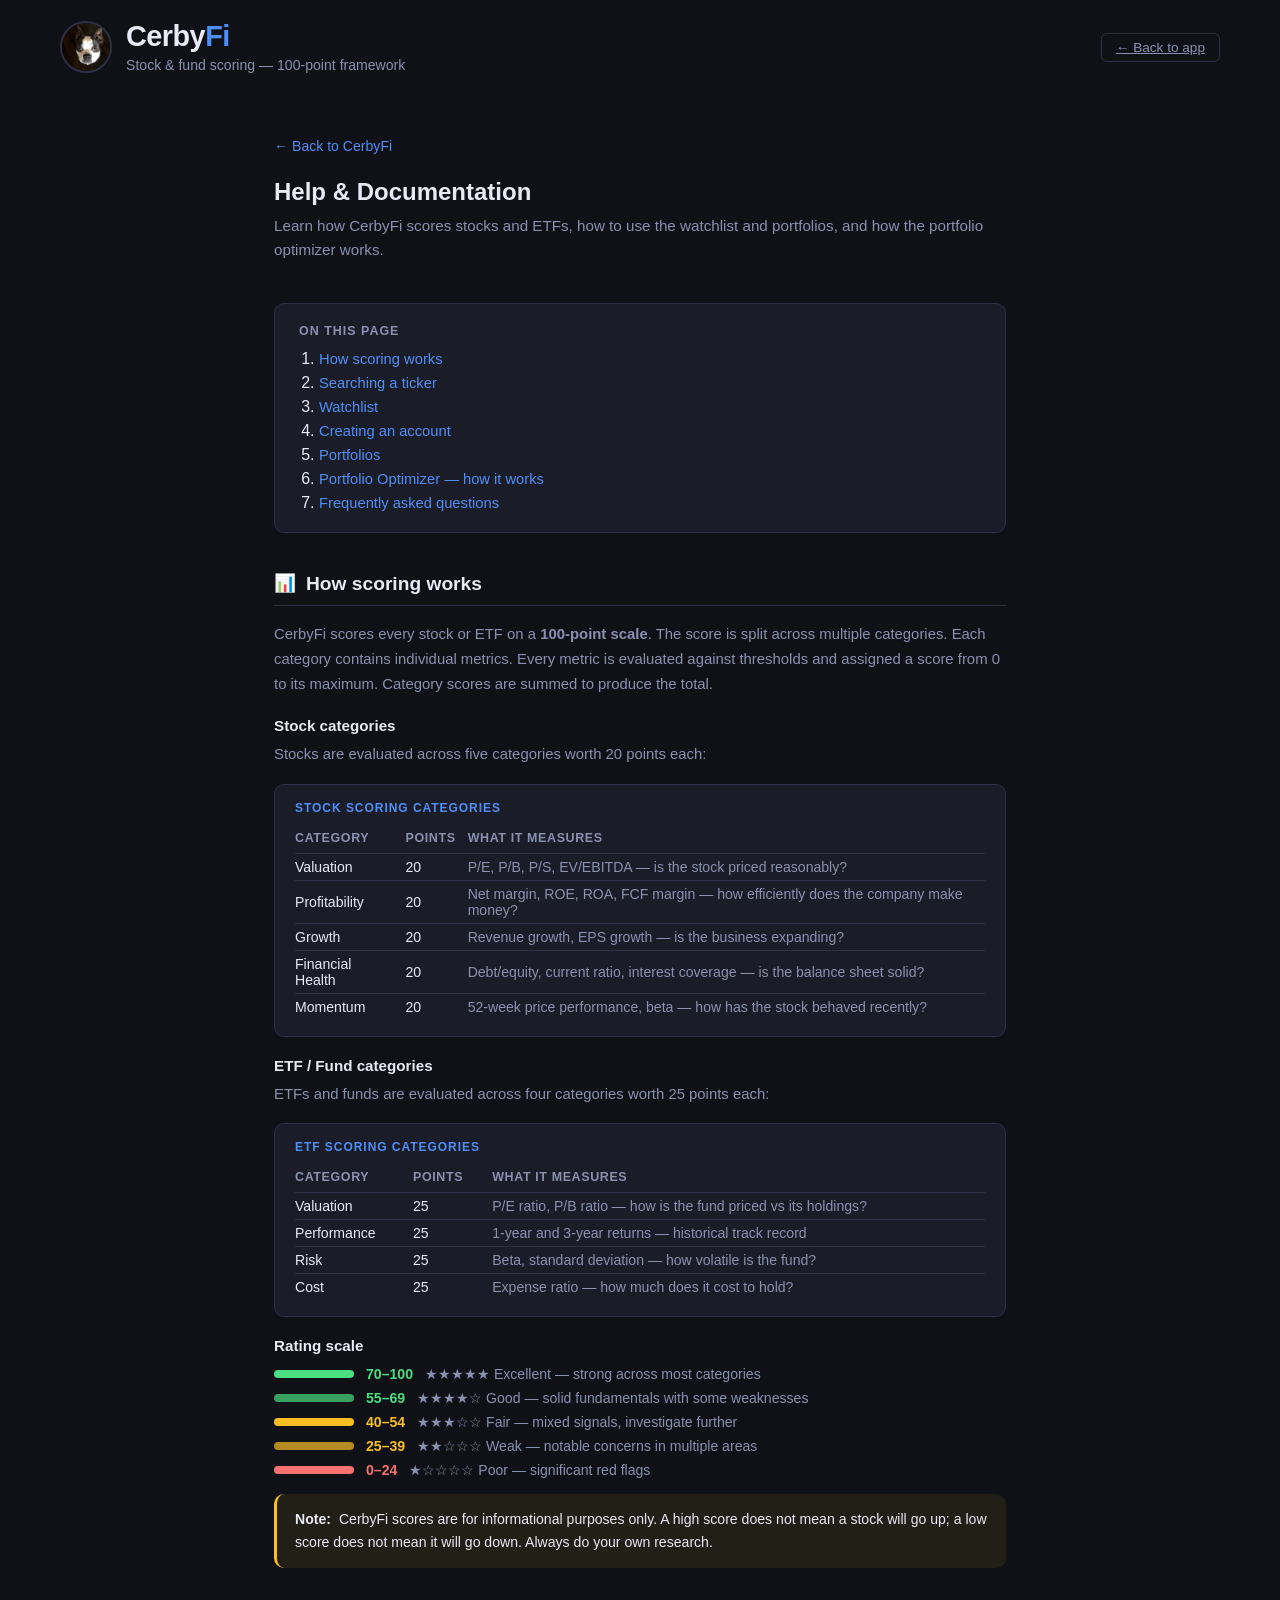
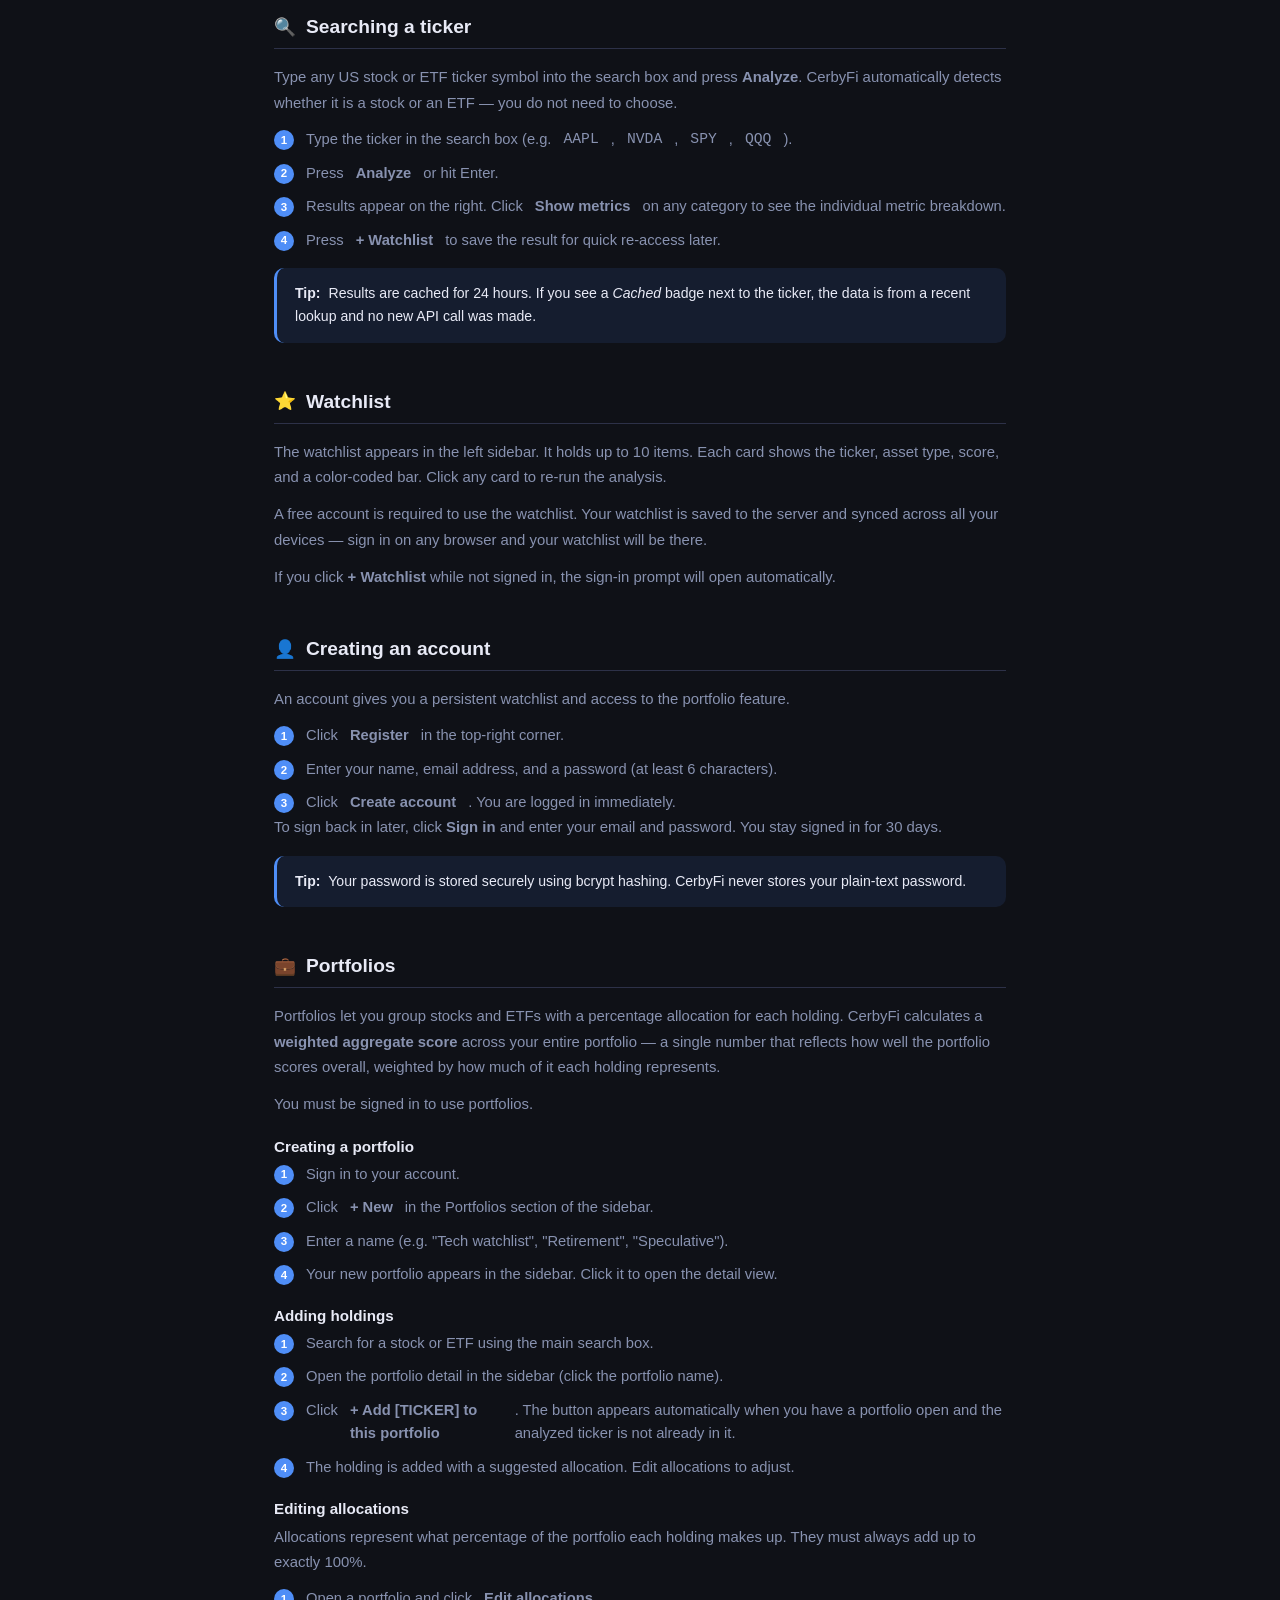
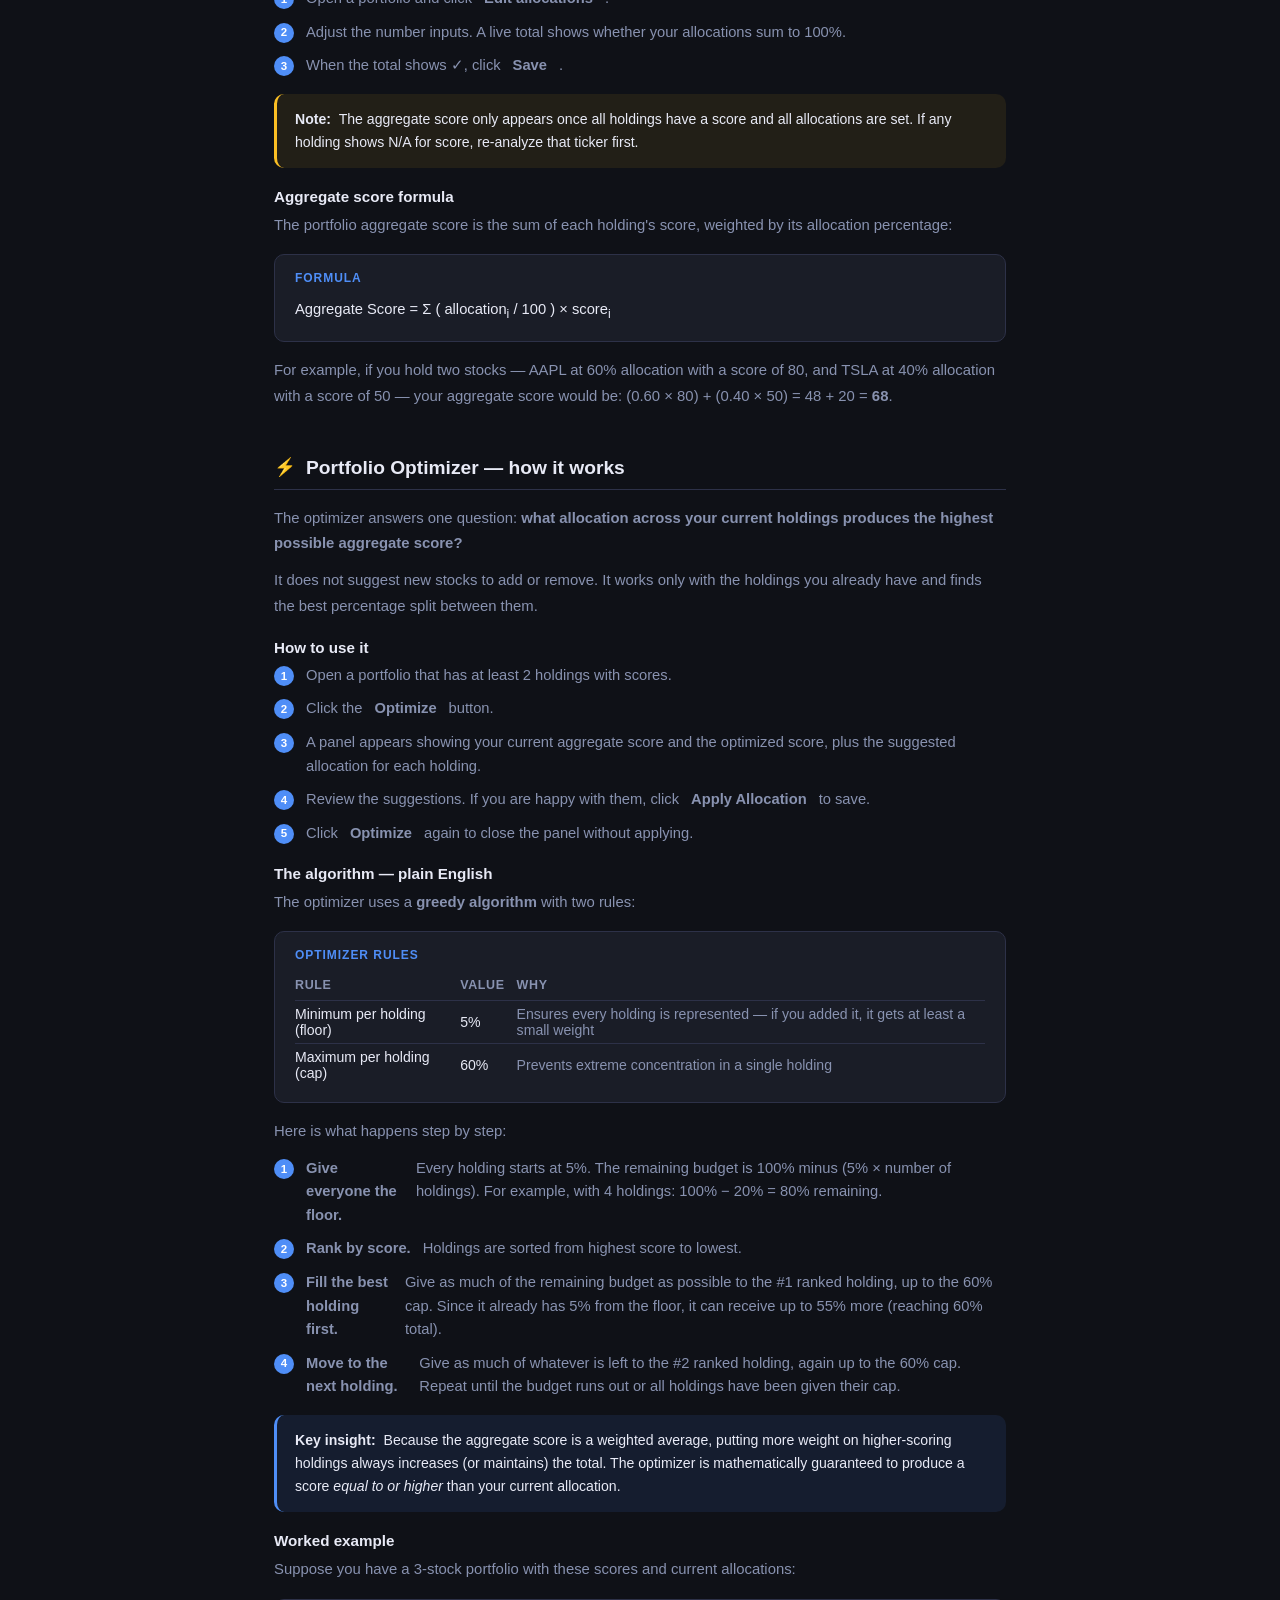
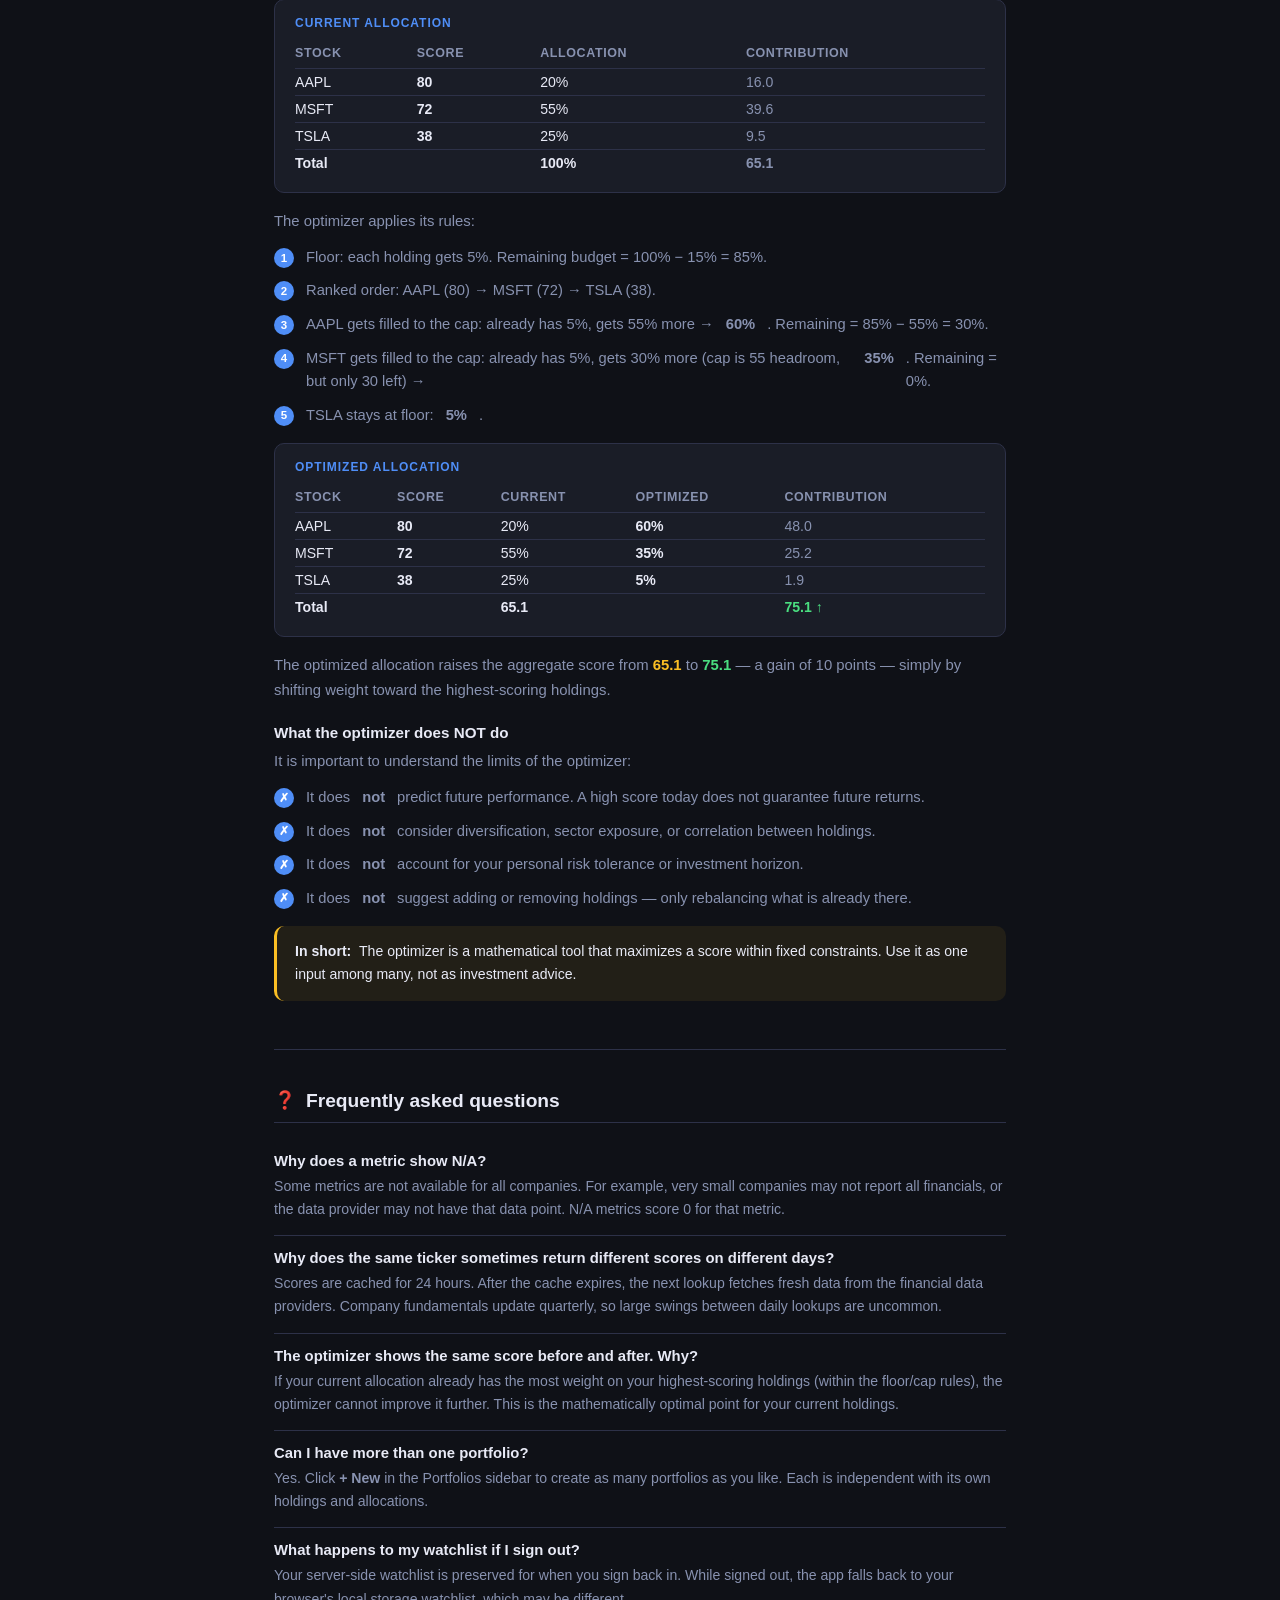
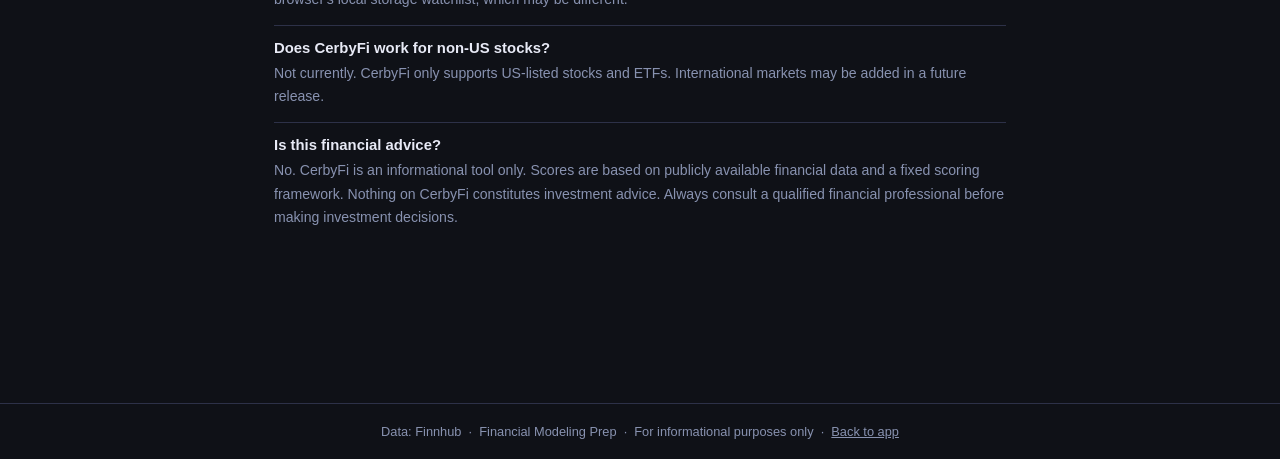
==== frontend/help.html @ 01d01e01 "Require account for watchlist — remove localStorage fallback Unauthenticated users now see the watch" ====
<!DOCTYPE html>
<html lang="en">
<head>
  <meta charset="UTF-8" />
  <meta name="viewport" content="width=device-width, initial-scale=1.0" />
  <title>Help — CerbyFi</title>
  <link rel="stylesheet" href="style.css" />
  <style>
    /* ── Help-page layout ── */
    .help-wrap {
      max-width: 780px;
      margin: 0 auto;
      padding: 32px 24px 64px;
      flex: 1;
    }

    .help-hero {
      margin-bottom: 40px;
    }
    .help-hero h2 {
      font-size: 1.5rem;
      font-weight: 700;
      color: var(--text);
      margin-bottom: 8px;
    }
    .help-hero p {
      color: var(--muted);
      font-size: 0.95rem;
      line-height: 1.6;
    }

    /* ── Table of contents ── */
    .toc {
      background: var(--surface);
      border: 1px solid var(--border);
      border-radius: var(--radius);
      padding: 20px 24px;
      margin-bottom: 40px;
    }
    .toc-title {
      font-size: 0.78rem;
      font-weight: 700;
      text-transform: uppercase;
      letter-spacing: 0.08em;
      color: var(--muted);
      margin-bottom: 12px;
    }
    .toc ol {
      list-style: decimal;
      padding-left: 20px;
      display: flex;
      flex-direction: column;
      gap: 6px;
    }
    .toc a {
      color: var(--accent);
      text-decoration: none;
      font-size: 0.92rem;
    }
    .toc a:hover { text-decoration: underline; }

    /* ── Sections ── */
    .help-section {
      margin-bottom: 48px;
      scroll-margin-top: 24px;
    }
    .help-section h3 {
      font-size: 1.2rem;
      font-weight: 700;
      color: var(--text);
      margin-bottom: 16px;
      padding-bottom: 10px;
      border-bottom: 1px solid var(--border);
      display: flex;
      align-items: center;
      gap: 10px;
    }
    .section-icon {
      font-size: 1.1rem;
    }
    .help-section p {
      color: var(--muted);
      font-size: 0.93rem;
      line-height: 1.7;
      margin-bottom: 12px;
    }
    .help-section p:last-child { margin-bottom: 0; }

    /* ── Sub-sections ── */
    .help-subsection {
      margin-top: 20px;
      margin-bottom: 4px;
    }
    .help-subsection h4 {
      font-size: 0.95rem;
      font-weight: 700;
      color: var(--text);
      margin-bottom: 8px;
    }

    /* ── Step list ── */
    .steps {
      list-style: none;
      padding: 0;
      display: flex;
      flex-direction: column;
      gap: 10px;
    }
    .steps li {
      display: flex;
      gap: 12px;
      align-items: flex-start;
      font-size: 0.92rem;
      color: var(--muted);
      line-height: 1.6;
    }
    .step-num {
      background: var(--accent);
      color: #fff;
      font-size: 0.72rem;
      font-weight: 700;
      width: 20px;
      height: 20px;
      border-radius: 50%;
      display: flex;
      align-items: center;
      justify-content: center;
      flex-shrink: 0;
      margin-top: 2px;
    }

    /* ── Callout boxes ── */
    .callout {
      border-radius: var(--radius);
      padding: 14px 18px;
      margin: 16px 0;
      font-size: 0.88rem;
      line-height: 1.65;
    }
    .callout-tip {
      background: rgba(79,142,247,0.1);
      border-left: 3px solid var(--accent);
      color: var(--text);
    }
    .callout-note {
      background: rgba(251,191,36,0.08);
      border-left: 3px solid var(--amber);
      color: var(--text);
    }
    .callout-label {
      font-weight: 700;
      margin-right: 4px;
    }

    /* ── Example box ── */
    .example-box {
      background: var(--surface);
      border: 1px solid var(--border);
      border-radius: var(--radius);
      padding: 16px 20px;
      margin: 16px 0;
    }
    .example-box-title {
      font-size: 0.75rem;
      font-weight: 700;
      text-transform: uppercase;
      letter-spacing: 0.08em;
      color: var(--accent);
      margin-bottom: 12px;
    }
    .example-table {
      width: 100%;
      border-collapse: collapse;
      font-size: 0.88rem;
    }
    .example-table th {
      text-align: left;
      color: var(--muted);
      font-weight: 600;
      padding: 4px 12px 8px 0;
      font-size: 0.78rem;
      text-transform: uppercase;
      letter-spacing: 0.05em;
    }
    .example-table td {
      padding: 5px 12px 5px 0;
      color: var(--text);
      border-top: 1px solid var(--border);
    }
    .example-table td:last-child { color: var(--muted); }
    .score-green { color: #4ade80; font-weight: 600; }
    .score-amber { color: #fbbf24; font-weight: 600; }
    .score-red   { color: #f87171; font-weight: 600; }
    .arrow-cell  { color: var(--accent); font-weight: 700; }

    /* ── Score scale ── */
    .score-scale {
      display: flex;
      flex-direction: column;
      gap: 8px;
      margin: 12px 0;
    }
    .scale-row {
      display: flex;
      align-items: center;
      gap: 12px;
      font-size: 0.88rem;
    }
    .scale-bar {
      height: 8px;
      border-radius: 4px;
      width: 80px;
      flex-shrink: 0;
    }
    .scale-label { color: var(--muted); }

    /* ── FAQ ── */
    .faq-item {
      border-bottom: 1px solid var(--border);
      padding: 14px 0;
    }
    .faq-item:last-child { border-bottom: none; }
    .faq-q {
      font-size: 0.93rem;
      font-weight: 600;
      color: var(--text);
      margin-bottom: 6px;
    }
    .faq-a {
      font-size: 0.88rem;
      color: var(--muted);
      line-height: 1.65;
    }

    /* ── Back link ── */
    .back-link {
      display: inline-flex;
      align-items: center;
      gap: 6px;
      color: var(--accent);
      text-decoration: none;
      font-size: 0.88rem;
      margin-bottom: 24px;
    }
    .back-link:hover { text-decoration: underline; }

    /* ── Divider ── */
    .divider {
      border: none;
      border-top: 1px solid var(--border);
      margin: 40px 0;
    }
  </style>
</head>
<body>

<header>
  <div class="header-inner">
    <div class="header-brand">
      <img src="logo.png" alt="CerbyFi logo" class="header-logo" />
      <div>
        <h1>Cerby<span>Fi</span></h1>
        <p>Stock &amp; fund scoring — 100-point framework</p>
      </div>
    </div>
    <div>
      <a href="/" class="auth-link">← Back to app</a>
    </div>
  </div>
</header>

<main>
  <div class="help-wrap">

    <a href="/" class="back-link">← Back to CerbyFi</a>

    <div class="help-hero">
      <h2>Help &amp; Documentation</h2>
      <p>Learn how CerbyFi scores stocks and ETFs, how to use the watchlist and portfolios, and how the portfolio optimizer works.</p>
    </div>

    <!-- Table of Contents -->
    <div class="toc">
      <div class="toc-title">On this page</div>
      <ol>
        <li><a href="#scoring">How scoring works</a></li>
        <li><a href="#searching">Searching a ticker</a></li>
        <li><a href="#watchlist">Watchlist</a></li>
        <li><a href="#accounts">Creating an account</a></li>
        <li><a href="#portfolio">Portfolios</a></li>
        <li><a href="#optimize">Portfolio Optimizer — how it works</a></li>
        <li><a href="#faq">Frequently asked questions</a></li>
      </ol>
    </div>


    <!-- ── 1. Scoring ─────────────────────────────────────── -->
    <section class="help-section" id="scoring">
      <h3><span class="section-icon">📊</span> How scoring works</h3>

      <p>CerbyFi scores every stock or ETF on a <strong>100-point scale</strong>. The score is split across multiple categories. Each category contains individual metrics. Every metric is evaluated against thresholds and assigned a score from 0 to its maximum. Category scores are summed to produce the total.</p>

      <div class="help-subsection">
        <h4>Stock categories</h4>
      </div>
      <p>Stocks are evaluated across five categories worth 20 points each:</p>

      <div class="example-box">
        <div class="example-box-title">Stock scoring categories</div>
        <table class="example-table">
          <thead><tr><th>Category</th><th>Points</th><th>What it measures</th></tr></thead>
          <tbody>
            <tr><td>Valuation</td><td>20</td><td>P/E, P/B, P/S, EV/EBITDA — is the stock priced reasonably?</td></tr>
            <tr><td>Profitability</td><td>20</td><td>Net margin, ROE, ROA, FCF margin — how efficiently does the company make money?</td></tr>
            <tr><td>Growth</td><td>20</td><td>Revenue growth, EPS growth — is the business expanding?</td></tr>
            <tr><td>Financial Health</td><td>20</td><td>Debt/equity, current ratio, interest coverage — is the balance sheet solid?</td></tr>
            <tr><td>Momentum</td><td>20</td><td>52-week price performance, beta — how has the stock behaved recently?</td></tr>
          </tbody>
        </table>
      </div>

      <div class="help-subsection">
        <h4>ETF / Fund categories</h4>
      </div>
      <p>ETFs and funds are evaluated across four categories worth 25 points each:</p>

      <div class="example-box">
        <div class="example-box-title">ETF scoring categories</div>
        <table class="example-table">
          <thead><tr><th>Category</th><th>Points</th><th>What it measures</th></tr></thead>
          <tbody>
            <tr><td>Valuation</td><td>25</td><td>P/E ratio, P/B ratio — how is the fund priced vs its holdings?</td></tr>
            <tr><td>Performance</td><td>25</td><td>1-year and 3-year returns — historical track record</td></tr>
            <tr><td>Risk</td><td>25</td><td>Beta, standard deviation — how volatile is the fund?</td></tr>
            <tr><td>Cost</td><td>25</td><td>Expense ratio — how much does it cost to hold?</td></tr>
          </tbody>
        </table>
      </div>

      <div class="help-subsection">
        <h4>Rating scale</h4>
      </div>
      <div class="score-scale">
        <div class="scale-row">
          <div class="scale-bar" style="background:#4ade80;"></div>
          <span class="score-green">70–100</span>
          <span class="scale-label">★★★★★ Excellent — strong across most categories</span>
        </div>
        <div class="scale-row">
          <div class="scale-bar" style="background:#4ade80; opacity:0.7;"></div>
          <span class="score-green">55–69</span>
          <span class="scale-label">★★★★☆ Good — solid fundamentals with some weaknesses</span>
        </div>
        <div class="scale-row">
          <div class="scale-bar" style="background:#fbbf24;"></div>
          <span class="score-amber">40–54</span>
          <span class="scale-label">★★★☆☆ Fair — mixed signals, investigate further</span>
        </div>
        <div class="scale-row">
          <div class="scale-bar" style="background:#fbbf24; opacity:0.7;"></div>
          <span class="score-amber">25–39</span>
          <span class="scale-label">★★☆☆☆ Weak — notable concerns in multiple areas</span>
        </div>
        <div class="scale-row">
          <div class="scale-bar" style="background:#f87171;"></div>
          <span class="score-red">0–24</span>
          <span class="scale-label">★☆☆☆☆ Poor — significant red flags</span>
        </div>
      </div>

      <div class="callout callout-note" style="margin-top:16px;">
        <span class="callout-label">Note:</span> CerbyFi scores are for informational purposes only. A high score does not mean a stock will go up; a low score does not mean it will go down. Always do your own research.
      </div>
    </section>


    <!-- ── 2. Searching ───────────────────────────────────── -->
    <section class="help-section" id="searching">
      <h3><span class="section-icon">🔍</span> Searching a ticker</h3>

      <p>Type any US stock or ETF ticker symbol into the search box and press <strong>Analyze</strong>. CerbyFi automatically detects whether it is a stock or an ETF — you do not need to choose.</p>

      <ul class="steps">
        <li><span class="step-num">1</span>Type the ticker in the search box (e.g. <code>AAPL</code>, <code>NVDA</code>, <code>SPY</code>, <code>QQQ</code>).</li>
        <li><span class="step-num">2</span>Press <strong>Analyze</strong> or hit Enter.</li>
        <li><span class="step-num">3</span>Results appear on the right. Click <strong>Show metrics</strong> on any category to see the individual metric breakdown.</li>
        <li><span class="step-num">4</span>Press <strong>+ Watchlist</strong> to save the result for quick re-access later.</li>
      </ul>

      <div class="callout callout-tip" style="margin-top:16px;">
        <span class="callout-label">Tip:</span> Results are cached for 24 hours. If you see a <em>Cached</em> badge next to the ticker, the data is from a recent lookup and no new API call was made.
      </div>
    </section>


    <!-- ── 3. Watchlist ───────────────────────────────────── -->
    <section class="help-section" id="watchlist">
      <h3><span class="section-icon">⭐</span> Watchlist</h3>

      <p>The watchlist appears in the left sidebar. It holds up to 10 items. Each card shows the ticker, asset type, score, and a color-coded bar. Click any card to re-run the analysis.</p>

      <p>A free account is required to use the watchlist. Your watchlist is saved to the server and synced across all your devices — sign in on any browser and your watchlist will be there.</p>

      <p>If you click <strong>+ Watchlist</strong> while not signed in, the sign-in prompt will open automatically.</p>
    </section>


    <!-- ── 4. Accounts ────────────────────────────────────── -->
    <section class="help-section" id="accounts">
      <h3><span class="section-icon">👤</span> Creating an account</h3>

      <p>An account gives you a persistent watchlist and access to the portfolio feature.</p>

      <ul class="steps">
        <li><span class="step-num">1</span>Click <strong>Register</strong> in the top-right corner.</li>
        <li><span class="step-num">2</span>Enter your name, email address, and a password (at least 6 characters).</li>
        <li><span class="step-num">3</span>Click <strong>Create account</strong>. You are logged in immediately.</li>
      </ul>

      <p>To sign back in later, click <strong>Sign in</strong> and enter your email and password. You stay signed in for 30 days.</p>

      <div class="callout callout-tip">
        <span class="callout-label">Tip:</span> Your password is stored securely using bcrypt hashing. CerbyFi never stores your plain-text password.
      </div>
    </section>


    <!-- ── 5. Portfolios ──────────────────────────────────── -->
    <section class="help-section" id="portfolio">
      <h3><span class="section-icon">💼</span> Portfolios</h3>

      <p>Portfolios let you group stocks and ETFs with a percentage allocation for each holding. CerbyFi calculates a <strong>weighted aggregate score</strong> across your entire portfolio — a single number that reflects how well the portfolio scores overall, weighted by how much of it each holding represents.</p>

      <p>You must be signed in to use portfolios.</p>

      <div class="help-subsection">
        <h4>Creating a portfolio</h4>
      </div>
      <ul class="steps">
        <li><span class="step-num">1</span>Sign in to your account.</li>
        <li><span class="step-num">2</span>Click <strong>+ New</strong> in the Portfolios section of the sidebar.</li>
        <li><span class="step-num">3</span>Enter a name (e.g. "Tech watchlist", "Retirement", "Speculative").</li>
        <li><span class="step-num">4</span>Your new portfolio appears in the sidebar. Click it to open the detail view.</li>
      </ul>

      <div class="help-subsection">
        <h4>Adding holdings</h4>
      </div>
      <ul class="steps">
        <li><span class="step-num">1</span>Search for a stock or ETF using the main search box.</li>
        <li><span class="step-num">2</span>Open the portfolio detail in the sidebar (click the portfolio name).</li>
        <li><span class="step-num">3</span>Click <strong>+ Add [TICKER] to this portfolio</strong>. The button appears automatically when you have a portfolio open and the analyzed ticker is not already in it.</li>
        <li><span class="step-num">4</span>The holding is added with a suggested allocation. Edit allocations to adjust.</li>
      </ul>

      <div class="help-subsection">
        <h4>Editing allocations</h4>
      </div>
      <p>Allocations represent what percentage of the portfolio each holding makes up. They must always add up to exactly 100%.</p>
      <ul class="steps">
        <li><span class="step-num">1</span>Open a portfolio and click <strong>Edit allocations</strong>.</li>
        <li><span class="step-num">2</span>Adjust the number inputs. A live total shows whether your allocations sum to 100%.</li>
        <li><span class="step-num">3</span>When the total shows ✓, click <strong>Save</strong>.</li>
      </ul>

      <div class="callout callout-note">
        <span class="callout-label">Note:</span> The aggregate score only appears once all holdings have a score and all allocations are set. If any holding shows N/A for score, re-analyze that ticker first.
      </div>

      <div class="help-subsection">
        <h4>Aggregate score formula</h4>
      </div>
      <p>The portfolio aggregate score is the sum of each holding's score, weighted by its allocation percentage:</p>

      <div class="example-box">
        <div class="example-box-title">Formula</div>
        <p style="color:var(--text);font-size:0.92rem;margin-bottom:0;">Aggregate Score = Σ ( allocation<sub>i</sub> / 100 ) × score<sub>i</sub></p>
      </div>

      <p>For example, if you hold two stocks — AAPL at 60% allocation with a score of 80, and TSLA at 40% allocation with a score of 50 — your aggregate score would be: (0.60 × 80) + (0.40 × 50) = 48 + 20 = <strong>68</strong>.</p>
    </section>


    <!-- ── 6. Optimizer ───────────────────────────────────── -->
    <section class="help-section" id="optimize">
      <h3><span class="section-icon">⚡</span> Portfolio Optimizer — how it works</h3>

      <p>The optimizer answers one question: <strong>what allocation across your current holdings produces the highest possible aggregate score?</strong></p>

      <p>It does not suggest new stocks to add or remove. It works only with the holdings you already have and finds the best percentage split between them.</p>

      <div class="help-subsection">
        <h4>How to use it</h4>
      </div>
      <ul class="steps">
        <li><span class="step-num">1</span>Open a portfolio that has at least 2 holdings with scores.</li>
        <li><span class="step-num">2</span>Click the <strong>Optimize</strong> button.</li>
        <li><span class="step-num">3</span>A panel appears showing your current aggregate score and the optimized score, plus the suggested allocation for each holding.</li>
        <li><span class="step-num">4</span>Review the suggestions. If you are happy with them, click <strong>Apply Allocation</strong> to save.</li>
        <li><span class="step-num">5</span>Click <strong>Optimize</strong> again to close the panel without applying.</li>
      </ul>

      <div class="help-subsection">
        <h4>The algorithm — plain English</h4>
      </div>

      <p>The optimizer uses a <strong>greedy algorithm</strong> with two rules:</p>

      <div class="example-box">
        <div class="example-box-title">Optimizer rules</div>
        <table class="example-table">
          <thead><tr><th>Rule</th><th>Value</th><th>Why</th></tr></thead>
          <tbody>
            <tr><td>Minimum per holding (floor)</td><td>5%</td><td>Ensures every holding is represented — if you added it, it gets at least a small weight</td></tr>
            <tr><td>Maximum per holding (cap)</td><td>60%</td><td>Prevents extreme concentration in a single holding</td></tr>
          </tbody>
        </table>
      </div>

      <p>Here is what happens step by step:</p>

      <ul class="steps">
        <li><span class="step-num">1</span><strong>Give everyone the floor.</strong> Every holding starts at 5%. The remaining budget is 100% minus (5% × number of holdings). For example, with 4 holdings: 100% − 20% = 80% remaining.</li>
        <li><span class="step-num">2</span><strong>Rank by score.</strong> Holdings are sorted from highest score to lowest.</li>
        <li><span class="step-num">3</span><strong>Fill the best holding first.</strong> Give as much of the remaining budget as possible to the #1 ranked holding, up to the 60% cap. Since it already has 5% from the floor, it can receive up to 55% more (reaching 60% total).</li>
        <li><span class="step-num">4</span><strong>Move to the next holding.</strong> Give as much of whatever is left to the #2 ranked holding, again up to the 60% cap. Repeat until the budget runs out or all holdings have been given their cap.</li>
      </ul>

      <div class="callout callout-tip">
        <span class="callout-label">Key insight:</span> Because the aggregate score is a weighted average, putting more weight on higher-scoring holdings always increases (or maintains) the total. The optimizer is mathematically guaranteed to produce a score <em>equal to or higher</em> than your current allocation.
      </div>

      <div class="help-subsection">
        <h4>Worked example</h4>
      </div>

      <p>Suppose you have a 3-stock portfolio with these scores and current allocations:</p>

      <div class="example-box">
        <div class="example-box-title">Current allocation</div>
        <table class="example-table">
          <thead><tr><th>Stock</th><th>Score</th><th>Allocation</th><th>Contribution</th></tr></thead>
          <tbody>
            <tr><td>AAPL</td><td class="score-green">80</td><td>20%</td><td>16.0</td></tr>
            <tr><td>MSFT</td><td class="score-green">72</td><td>55%</td><td>39.6</td></tr>
            <tr><td>TSLA</td><td class="score-red">38</td><td>25%</td><td>9.5</td></tr>
            <tr><td><strong>Total</strong></td><td></td><td><strong>100%</strong></td><td><strong>65.1</strong></td></tr>
          </tbody>
        </table>
      </div>

      <p>The optimizer applies its rules:</p>
      <ul class="steps">
        <li><span class="step-num">1</span>Floor: each holding gets 5%. Remaining budget = 100% − 15% = 85%.</li>
        <li><span class="step-num">2</span>Ranked order: AAPL (80) → MSFT (72) → TSLA (38).</li>
        <li><span class="step-num">3</span>AAPL gets filled to the cap: already has 5%, gets 55% more → <strong>60%</strong>. Remaining = 85% − 55% = 30%.</li>
        <li><span class="step-num">4</span>MSFT gets filled to the cap: already has 5%, gets 30% more (cap is 55 headroom, but only 30 left) → <strong>35%</strong>. Remaining = 0%.</li>
        <li><span class="step-num">5</span>TSLA stays at floor: <strong>5%</strong>.</li>
      </ul>

      <div class="example-box">
        <div class="example-box-title">Optimized allocation</div>
        <table class="example-table">
          <thead><tr><th>Stock</th><th>Score</th><th>Current</th><th>Optimized</th><th>Contribution</th></tr></thead>
          <tbody>
            <tr>
              <td>AAPL</td>
              <td class="score-green">80</td>
              <td>20%</td>
              <td class="arrow-cell">60%</td>
              <td>48.0</td>
            </tr>
            <tr>
              <td>MSFT</td>
              <td class="score-green">72</td>
              <td>55%</td>
              <td class="arrow-cell">35%</td>
              <td>25.2</td>
            </tr>
            <tr>
              <td>TSLA</td>
              <td class="score-red">38</td>
              <td>25%</td>
              <td class="arrow-cell">5%</td>
              <td>1.9</td>
            </tr>
            <tr>
              <td><strong>Total</strong></td>
              <td></td>
              <td><strong>65.1</strong></td>
              <td></td>
              <td><strong class="score-green">75.1 ↑</strong></td>
            </tr>
          </tbody>
        </table>
      </div>

      <p>The optimized allocation raises the aggregate score from <span class="score-amber">65.1</span> to <span class="score-green">75.1</span> — a gain of 10 points — simply by shifting weight toward the highest-scoring holdings.</p>

      <div class="help-subsection">
        <h4>What the optimizer does NOT do</h4>
      </div>
      <p>It is important to understand the limits of the optimizer:</p>
      <ul class="steps">
        <li><span class="step-num">✗</span>It does <strong>not</strong> predict future performance. A high score today does not guarantee future returns.</li>
        <li><span class="step-num">✗</span>It does <strong>not</strong> consider diversification, sector exposure, or correlation between holdings.</li>
        <li><span class="step-num">✗</span>It does <strong>not</strong> account for your personal risk tolerance or investment horizon.</li>
        <li><span class="step-num">✗</span>It does <strong>not</strong> suggest adding or removing holdings — only rebalancing what is already there.</li>
      </ul>

      <div class="callout callout-note">
        <span class="callout-label">In short:</span> The optimizer is a mathematical tool that maximizes a score within fixed constraints. Use it as one input among many, not as investment advice.
      </div>
    </section>

    <hr class="divider" />

    <!-- ── 7. FAQ ──────────────────────────────────────────── -->
    <section class="help-section" id="faq">
      <h3><span class="section-icon">❓</span> Frequently asked questions</h3>

      <div class="faq-item">
        <div class="faq-q">Why does a metric show N/A?</div>
        <div class="faq-a">Some metrics are not available for all companies. For example, very small companies may not report all financials, or the data provider may not have that data point. N/A metrics score 0 for that metric.</div>
      </div>

      <div class="faq-item">
        <div class="faq-q">Why does the same ticker sometimes return different scores on different days?</div>
        <div class="faq-a">Scores are cached for 24 hours. After the cache expires, the next lookup fetches fresh data from the financial data providers. Company fundamentals update quarterly, so large swings between daily lookups are uncommon.</div>
      </div>

      <div class="faq-item">
        <div class="faq-q">The optimizer shows the same score before and after. Why?</div>
        <div class="faq-a">If your current allocation already has the most weight on your highest-scoring holdings (within the floor/cap rules), the optimizer cannot improve it further. This is the mathematically optimal point for your current holdings.</div>
      </div>

      <div class="faq-item">
        <div class="faq-q">Can I have more than one portfolio?</div>
        <div class="faq-a">Yes. Click <strong>+ New</strong> in the Portfolios sidebar to create as many portfolios as you like. Each is independent with its own holdings and allocations.</div>
      </div>

      <div class="faq-item">
        <div class="faq-q">What happens to my watchlist if I sign out?</div>
        <div class="faq-a">Your server-side watchlist is preserved for when you sign back in. While signed out, the app falls back to your browser's local storage watchlist, which may be different.</div>
      </div>

      <div class="faq-item">
        <div class="faq-q">Does CerbyFi work for non-US stocks?</div>
        <div class="faq-a">Not currently. CerbyFi only supports US-listed stocks and ETFs. International markets may be added in a future release.</div>
      </div>

      <div class="faq-item">
        <div class="faq-q">Is this financial advice?</div>
        <div class="faq-a">No. CerbyFi is an informational tool only. Scores are based on publicly available financial data and a fixed scoring framework. Nothing on CerbyFi constitutes investment advice. Always consult a qualified financial professional before making investment decisions.</div>
      </div>
    </section>

  </div>
</main>

<footer>
  Data: Finnhub &nbsp;·&nbsp; Financial Modeling Prep &nbsp;·&nbsp; For informational purposes only &nbsp;·&nbsp; <a href="/" style="color:var(--muted);">Back to app</a>
</footer>

</body>
</html>
---- frontend/style.css ----
:root {
  --bg: #0f1117;
  --surface: #1a1d27;
  --surface2: #22263a;
  --border: #2d3148;
  --accent: #4f8ef7;
  --accent-dim: rgba(79,142,247,0.15);
  --text: #e8eaf6;
  --muted: #8892b0;
  --green: #4ade80;
  --amber: #fbbf24;
  --red: #f87171;
  --radius: 10px;
  --font: -apple-system, BlinkMacSystemFont, "Segoe UI", sans-serif;
}

* { box-sizing: border-box; margin: 0; padding: 0; }

body {
  background: var(--bg);
  color: var(--text);
  font-family: var(--font);
  min-height: 100vh;
  display: flex;
  flex-direction: column;
}

/* ── Header ── */
header {
  padding: 20px 24px 0;
}
.header-inner {
  max-width: 1160px;
  margin: 0 auto;
  display: flex;
  justify-content: space-between;
  align-items: center;
  gap: 16px;
  flex-wrap: wrap;
}
.header-brand { display: flex; align-items: center; gap: 14px; }
.header-logo {
  width: 52px;
  height: 52px;
  border-radius: 50%;
  object-fit: cover;
  border: 2px solid var(--border);
  flex-shrink: 0;
}
header h1 { font-size: 1.8rem; font-weight: 700; letter-spacing: -0.5px; }
header h1 span { color: var(--accent); }
header p { color: var(--muted); margin-top: 4px; font-size: 0.88rem; }
.counter-text { color: var(--accent); }

.header-auth { display: flex; gap: 8px; align-items: center; flex-shrink: 0; }
.auth-link {
  font-size: 0.85rem;
  padding: 6px 14px;
  border-radius: 6px;
  border: 1px solid var(--border);
  background: transparent;
  color: var(--muted);
  cursor: pointer;
  transition: all 0.15s;
  white-space: nowrap;
}
.auth-link:hover { border-color: var(--accent); color: var(--accent); }
.auth-link.primary {
  background: var(--accent);
  border-color: var(--accent);
  color: #fff;
  font-weight: 600;
}
.auth-link.primary:hover { opacity: 0.85; }
.auth-name { font-size: 0.85rem; color: var(--text); }

/* ── Auth modal ── */
.modal-overlay {
  position: fixed; inset: 0;
  background: rgba(0,0,0,0.6);
  display: flex;
  align-items: center;
  justify-content: center;
  z-index: 1000;
  padding: 16px;
}
.modal-box {
  background: var(--surface);
  border: 1px solid var(--border);
  border-radius: 12px;
  padding: 32px 28px 28px;
  width: 100%;
  max-width: 400px;
  position: relative;
}
.modal-close {
  position: absolute; top: 14px; right: 16px;
  background: none; border: none; color: var(--muted);
  font-size: 1rem; cursor: pointer; padding: 4px;
}
.modal-close:hover { color: var(--text); }
.modal-tabs {
  display: flex; gap: 0; margin-bottom: 24px;
  border-bottom: 1px solid var(--border);
}
.modal-tab {
  flex: 1; padding: 10px 0;
  background: none; border: none;
  color: var(--muted); font-size: 0.95rem;
  cursor: pointer; border-bottom: 2px solid transparent;
  margin-bottom: -1px; transition: all 0.15s;
}
.modal-tab.active { color: var(--accent); border-bottom-color: var(--accent); font-weight: 600; }

.auth-form { display: flex; flex-direction: column; gap: 16px; }
.auth-form label { display: flex; flex-direction: column; gap: 6px; font-size: 0.85rem; color: var(--muted); }
.auth-form input {
  padding: 10px 12px;
  background: var(--surface2);
  border: 1px solid var(--border);
  border-radius: 6px;
  color: var(--text); font-size: 0.95rem; outline: none;
  transition: border-color 0.15s;
}
.auth-form input:focus { border-color: var(--accent); }
.auth-submit {
  padding: 11px; background: var(--accent); color: #fff;
  border: none; border-radius: 6px; font-size: 0.95rem;
  font-weight: 600; cursor: pointer; transition: opacity 0.15s;
}
.auth-submit:hover { opacity: 0.88; }
.auth-submit:disabled { opacity: 0.5; cursor: not-allowed; }
.form-error { font-size: 0.82rem; color: var(--red); min-height: 18px; }

/* ── Main ── */
main { flex: 1; max-width: 1160px; margin: 0 auto; width: 100%; padding: 32px 20px 48px; }

/* ── Two-column layout ── */
.layout {
  display: flex;
  gap: 24px;
  align-items: flex-start;
}

.layout-sidebar {
  width: 300px;
  flex-shrink: 0;
  display: flex;
  flex-direction: column;
  gap: 28px;
}

.layout-main {
  flex: 1;
  min-width: 0;
}

@media (max-width: 780px) {
  .layout { flex-direction: column-reverse; }
  .layout-sidebar { width: 100%; }
}

/* ── Search card ── */
.search-card {
  background: var(--surface);
  border: 1px solid var(--border);
  border-radius: var(--radius);
  padding: 24px;
  margin-bottom: 28px;
}


.input-row {
  display: flex;
  gap: 10px;
}
#ticker-input {
  flex: 1;
  padding: 11px 14px;
  background: var(--surface2);
  border: 1px solid var(--border);
  border-radius: 6px;
  color: var(--text);
  font-size: 1rem;
  outline: none;
  transition: border-color 0.15s;
}
#ticker-input:focus { border-color: var(--accent); }
#ticker-input::placeholder { color: var(--muted); }

#analyze-btn {
  padding: 11px 22px;
  background: var(--accent);
  color: #fff;
  border: none;
  border-radius: 6px;
  font-size: 0.95rem;
  font-weight: 600;
  cursor: pointer;
  transition: opacity 0.15s;
  white-space: nowrap;
  position: relative;
}
#analyze-btn:disabled { opacity: 0.6; cursor: not-allowed; }
#analyze-btn.loading::after {
  content: "";
  position: absolute;
  right: 12px; top: 50%;
  transform: translateY(-50%);
  width: 14px; height: 14px;
  border: 2px solid rgba(255,255,255,0.4);
  border-top-color: #fff;
  border-radius: 50%;
  animation: spin 0.7s linear infinite;
}
@keyframes spin { to { transform: translateY(-50%) rotate(360deg); } }

/* ── Error ── */
#error-section {
  background: rgba(248,113,113,0.08);
  border: 1px solid rgba(248,113,113,0.3);
  border-radius: var(--radius);
  padding: 16px 20px;
  color: var(--red);
  margin-bottom: 20px;
  display: none;
}

/* ── Results ── */
#results-section { display: none; }

.result-header {
  background: var(--surface);
  border: 1px solid var(--border);
  border-radius: var(--radius);
  padding: 24px;
  margin-bottom: 16px;
}

.result-meta {
  display: flex;
  justify-content: space-between;
  align-items: flex-start;
  flex-wrap: wrap;
  gap: 12px;
  margin-bottom: 18px;
}
.result-name { font-size: 1.2rem; font-weight: 700; }
.result-ticker {
  font-size: 0.8rem;
  color: var(--muted);
  background: var(--surface2);
  padding: 2px 8px;
  border-radius: 4px;
  margin-left: 8px;
}
.cached-badge {
  font-size: 0.75rem;
  color: var(--muted);
  background: var(--surface2);
  border: 1px solid var(--border);
  padding: 3px 8px;
  border-radius: 4px;
}

.score-row {
  display: flex;
  align-items: center;
  gap: 16px;
  flex-wrap: wrap;
}
.score-big {
  font-size: 2.4rem;
  font-weight: 800;
  line-height: 1;
}
.score-denom { font-size: 1.1rem; color: var(--muted); font-weight: 400; }
.stars { font-size: 1.4rem; letter-spacing: 2px; }
.rating-text { color: var(--muted); font-size: 0.95rem; margin-top: 4px; }

.total-bar-wrap { margin-top: 16px; }
.bar-track {
  height: 10px;
  background: var(--surface2);
  border-radius: 99px;
  overflow: hidden;
}
.bar-fill {
  height: 100%;
  border-radius: 99px;
  transition: width 0.7s cubic-bezier(0.16,1,0.3,1);
}
.bar-fill.green { background: var(--green); }
.bar-fill.amber { background: var(--amber); }
.bar-fill.red   { background: var(--red); }

/* ── Categories ── */
.categories-grid {
  display: grid;
  grid-template-columns: 1fr 1fr;
  gap: 14px;
}
@media (max-width: 580px) { .categories-grid { grid-template-columns: 1fr; } }

.category-card {
  background: var(--surface);
  border: 1px solid var(--border);
  border-radius: var(--radius);
  overflow: hidden;
}
.category-header {
  display: flex;
  justify-content: space-between;
  align-items: center;
  padding: 14px 16px 10px;
}
.category-label { font-weight: 600; font-size: 0.9rem; }
.category-score { font-size: 0.85rem; color: var(--muted); }

.cat-bar-wrap { padding: 0 16px 12px; }

details.metrics-detail summary {
  padding: 8px 16px;
  font-size: 0.8rem;
  color: var(--accent);
  cursor: pointer;
  list-style: none;
  border-top: 1px solid var(--border);
  user-select: none;
}
details.metrics-detail summary::before {
  content: "▶  ";
  font-size: 0.65rem;
  transition: transform 0.15s;
  display: inline-block;
}
details.metrics-detail[open] summary::before { transform: rotate(90deg); }

.metrics-table {
  width: 100%;
  border-collapse: collapse;
  font-size: 0.8rem;
  padding: 0 16px 12px;
  display: table;
}
.metrics-table td { padding: 5px 16px; color: var(--muted); vertical-align: middle; }
.metrics-table td:first-child { color: var(--text); }
.metrics-table td:last-child { text-align: right; white-space: nowrap; }
.mini-score {
  font-size: 0.75rem;
  font-weight: 600;
  padding: 1px 6px;
  border-radius: 4px;
  background: var(--surface2);
}

/* ── Most Searched ── */
#top-section { }

.top-columns {
  display: flex;
  flex-direction: column;
  gap: 16px;
}

.top-col-label {
  font-size: 0.75rem;
  font-weight: 600;
  color: var(--muted);
  margin-bottom: 8px;
  text-transform: uppercase;
  letter-spacing: 0.05em;
}

.top-list {
  list-style: none;
  padding: 0;
  margin: 0;
  background: var(--surface);
  border: 1px solid var(--border);
  border-radius: var(--radius);
  overflow: hidden;
}

.top-item {
  display: flex;
  align-items: center;
  gap: 10px;
  padding: 10px 14px;
  cursor: pointer;
  transition: background 0.12s;
  border-bottom: 1px solid var(--border);
}
.top-item:last-child { border-bottom: none; }
.top-item:hover { background: var(--surface2); }

.top-rank {
  font-size: 0.7rem;
  color: var(--muted);
  width: 16px;
  text-align: right;
  flex-shrink: 0;
}
.top-ticker {
  font-size: 0.82rem;
  font-weight: 700;
  color: var(--accent);
  min-width: 44px;
  flex-shrink: 0;
}
.top-name {
  font-size: 0.78rem;
  color: var(--muted);
  flex: 1;
  white-space: nowrap;
  overflow: hidden;
  text-overflow: ellipsis;
}
.top-score {
  font-size: 0.78rem;
  font-weight: 600;
  flex-shrink: 0;
}
.top-count {
  font-size: 0.68rem;
  color: var(--muted);
  flex-shrink: 0;
  white-space: nowrap;
}

/* ── Watchlist ── */
#watchlist-section { }

.watchlist-header {
  display: flex;
  justify-content: space-between;
  align-items: center;
  margin-bottom: 12px;
}
.watchlist-title {
  font-size: 0.85rem;
  font-weight: 600;
  color: var(--muted);
  text-transform: uppercase;
  letter-spacing: 0.06em;
}
.wl-clear-btn {
  font-size: 0.78rem;
  color: var(--muted);
  background: none;
  border: none;
  cursor: pointer;
  padding: 2px 6px;
  border-radius: 4px;
  transition: color 0.15s;
}
.wl-clear-btn:hover { color: var(--red); }

.watchlist-grid {
  display: flex;
  flex-direction: column;
  gap: 8px;
}

.wl-card {
  background: var(--surface);
  border: 1px solid var(--border);
  border-radius: var(--radius);
  padding: 14px 14px 10px;
  cursor: pointer;
  transition: border-color 0.15s;
  position: relative;
}
.wl-card:hover { border-color: var(--accent); }

.wl-card-top {
  display: flex;
  justify-content: space-between;
  align-items: flex-start;
  margin-bottom: 8px;
}
.wl-card-name {
  font-size: 0.82rem;
  font-weight: 600;
  color: var(--text);
  line-height: 1.3;
  flex: 1;
  padding-right: 8px;
  white-space: nowrap;
  overflow: hidden;
  text-overflow: ellipsis;
}
.wl-remove-btn {
  background: none;
  border: none;
  color: var(--muted);
  cursor: pointer;
  font-size: 1rem;
  line-height: 1;
  padding: 0;
  flex-shrink: 0;
  transition: color 0.15s;
}
.wl-remove-btn:hover { color: var(--red); }

.wl-card-meta {
  display: flex;
  align-items: center;
  gap: 6px;
  margin-bottom: 10px;
}
.wl-ticker-badge {
  font-size: 0.72rem;
  color: var(--muted);
  background: var(--surface2);
  padding: 1px 6px;
  border-radius: 3px;
}
.wl-type-badge {
  font-size: 0.68rem;
  color: var(--muted);
}
.wl-score-text {
  font-size: 0.82rem;
  font-weight: 700;
  margin-left: auto;
}

.wl-bar-track {
  height: 5px;
  background: var(--surface2);
  border-radius: 99px;
  overflow: hidden;
}
.wl-bar-fill {
  height: 100%;
  border-radius: 99px;
  transition: width 0.5s ease;
}
.wl-bar-fill.green { background: var(--green); }
.wl-bar-fill.amber { background: var(--amber); }
.wl-bar-fill.red   { background: var(--red); }

.wl-stars {
  font-size: 0.7rem;
  letter-spacing: 1px;
  color: var(--amber);
  margin-top: 7px;
}

/* Add/remove watchlist toggle button */
.wl-toggle-btn {
  font-size: 0.78rem;
  padding: 4px 12px;
  border-radius: 5px;
  border: 1px solid var(--border);
  background: transparent;
  color: var(--muted);
  cursor: pointer;
  white-space: nowrap;
  transition: all 0.15s;
}
.wl-toggle-btn:hover { border-color: var(--accent); color: var(--accent); }
.wl-toggle-btn.in-list {
  border-color: var(--green);
  color: var(--green);
  background: rgba(74,222,128,0.08);
}

/* ── Portfolio ── */
.accent-btn { color: var(--accent) !important; }

.portfolio-card {
  background: var(--surface);
  border: 1px solid var(--border);
  border-radius: var(--radius);
  padding: 12px 14px 10px;
  cursor: pointer;
  transition: border-color 0.15s;
  margin-bottom: 8px;
}
.portfolio-card:hover { border-color: var(--accent); }
.portfolio-card-header { display: flex; justify-content: space-between; align-items: flex-start; margin-bottom: 6px; }
.portfolio-card-name { font-size: 0.85rem; font-weight: 600; color: var(--text); flex: 1; }
.portfolio-card-meta { font-size: 0.75rem; color: var(--muted); margin-bottom: 6px; }
.portfolio-card-score { font-size: 0.78rem; font-weight: 600; }

.portfolio-score-row { display: flex; justify-content: space-between; align-items: center; margin-bottom: 6px; }
.portfolio-score-label { font-size: 0.78rem; color: var(--muted); }
.portfolio-score-value { font-size: 1rem; font-weight: 700; color: var(--accent); }

.portfolio-holding-row {
  display: flex; align-items: center; gap: 8px;
  padding: 7px 0; border-bottom: 1px solid var(--border);
  font-size: 0.8rem;
}
.portfolio-holding-row:last-child { border-bottom: none; }
.ph-ticker { font-weight: 700; color: var(--accent); width: 44px; flex-shrink: 0; }
.ph-name   { flex: 1; color: var(--muted); white-space: nowrap; overflow: hidden; text-overflow: ellipsis; }
.ph-alloc  { width: 38px; text-align: right; flex-shrink: 0; color: var(--text); }
.ph-score  { width: 44px; text-align: right; flex-shrink: 0; font-weight: 600; }
.ph-remove { background: none; border: none; color: var(--muted); cursor: pointer; font-size: 0.85rem; padding: 0 2px; flex-shrink: 0; }
.ph-remove:hover { color: var(--red); }

.alloc-input {
  width: 46px; padding: 3px 5px; text-align: right;
  background: var(--surface2); border: 1px solid var(--border);
  border-radius: 4px; color: var(--text); font-size: 0.8rem; outline: none;
}
.alloc-input:focus { border-color: var(--accent); }
.alloc-sum-hint { font-size: 0.75rem; margin: 6px 0 4px; text-align: right; }
.alloc-sum-ok  { color: var(--green); }
.alloc-sum-err { color: var(--red); }

.optimize-score-compare {
  display: flex; align-items: center; justify-content: center;
  gap: 12px; padding: 10px 0 8px; border-bottom: 1px solid var(--border); margin-bottom: 8px;
}
.opt-score-box  { text-align: center; }
.opt-score-label { font-size: 0.7rem; color: var(--muted); text-transform: uppercase; letter-spacing: 0.05em; }
.opt-score-num  { font-size: 1.1rem; font-weight: 700; margin-top: 2px; }
.opt-score-num.green { color: var(--green); }
.opt-arrow      { font-size: 1.2rem; color: var(--muted); }

.optimize-row {
  display: flex; align-items: center; gap: 6px;
  padding: 5px 0; border-bottom: 1px solid var(--border); font-size: 0.78rem;
}
.optimize-row:last-child { border-bottom: none; }
.opt-ticker  { font-weight: 700; color: var(--accent); width: 44px; flex-shrink: 0; }
.opt-current { width: 40px; text-align: right; color: var(--muted); flex-shrink: 0; }
.opt-arrow-sm { color: var(--muted); flex-shrink: 0; }
.opt-new     { width: 40px; text-align: right; font-weight: 600; color: var(--green); flex-shrink: 0; }

/* ── Footer ── */
footer {
  text-align: center;
  padding: 20px;
  color: var(--muted);
  font-size: 0.8rem;
  border-top: 1px solid var(--border);
}
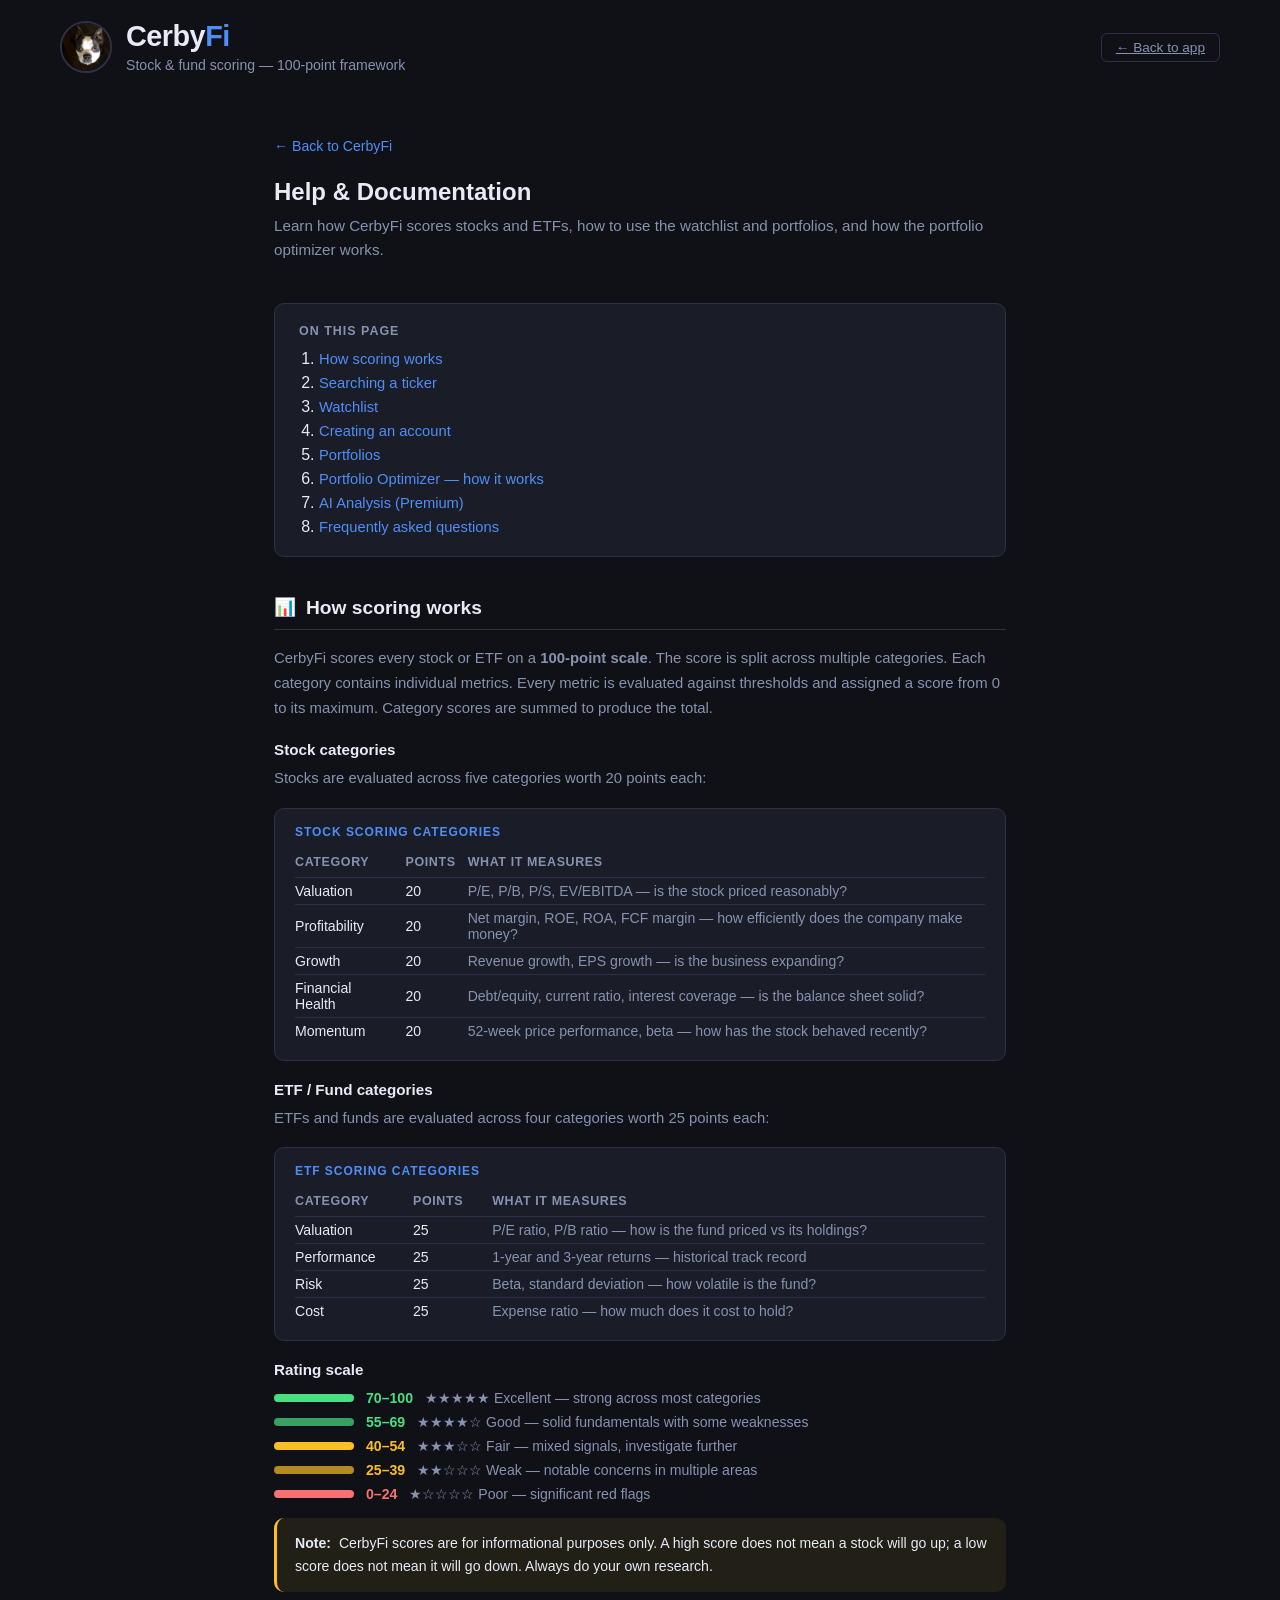
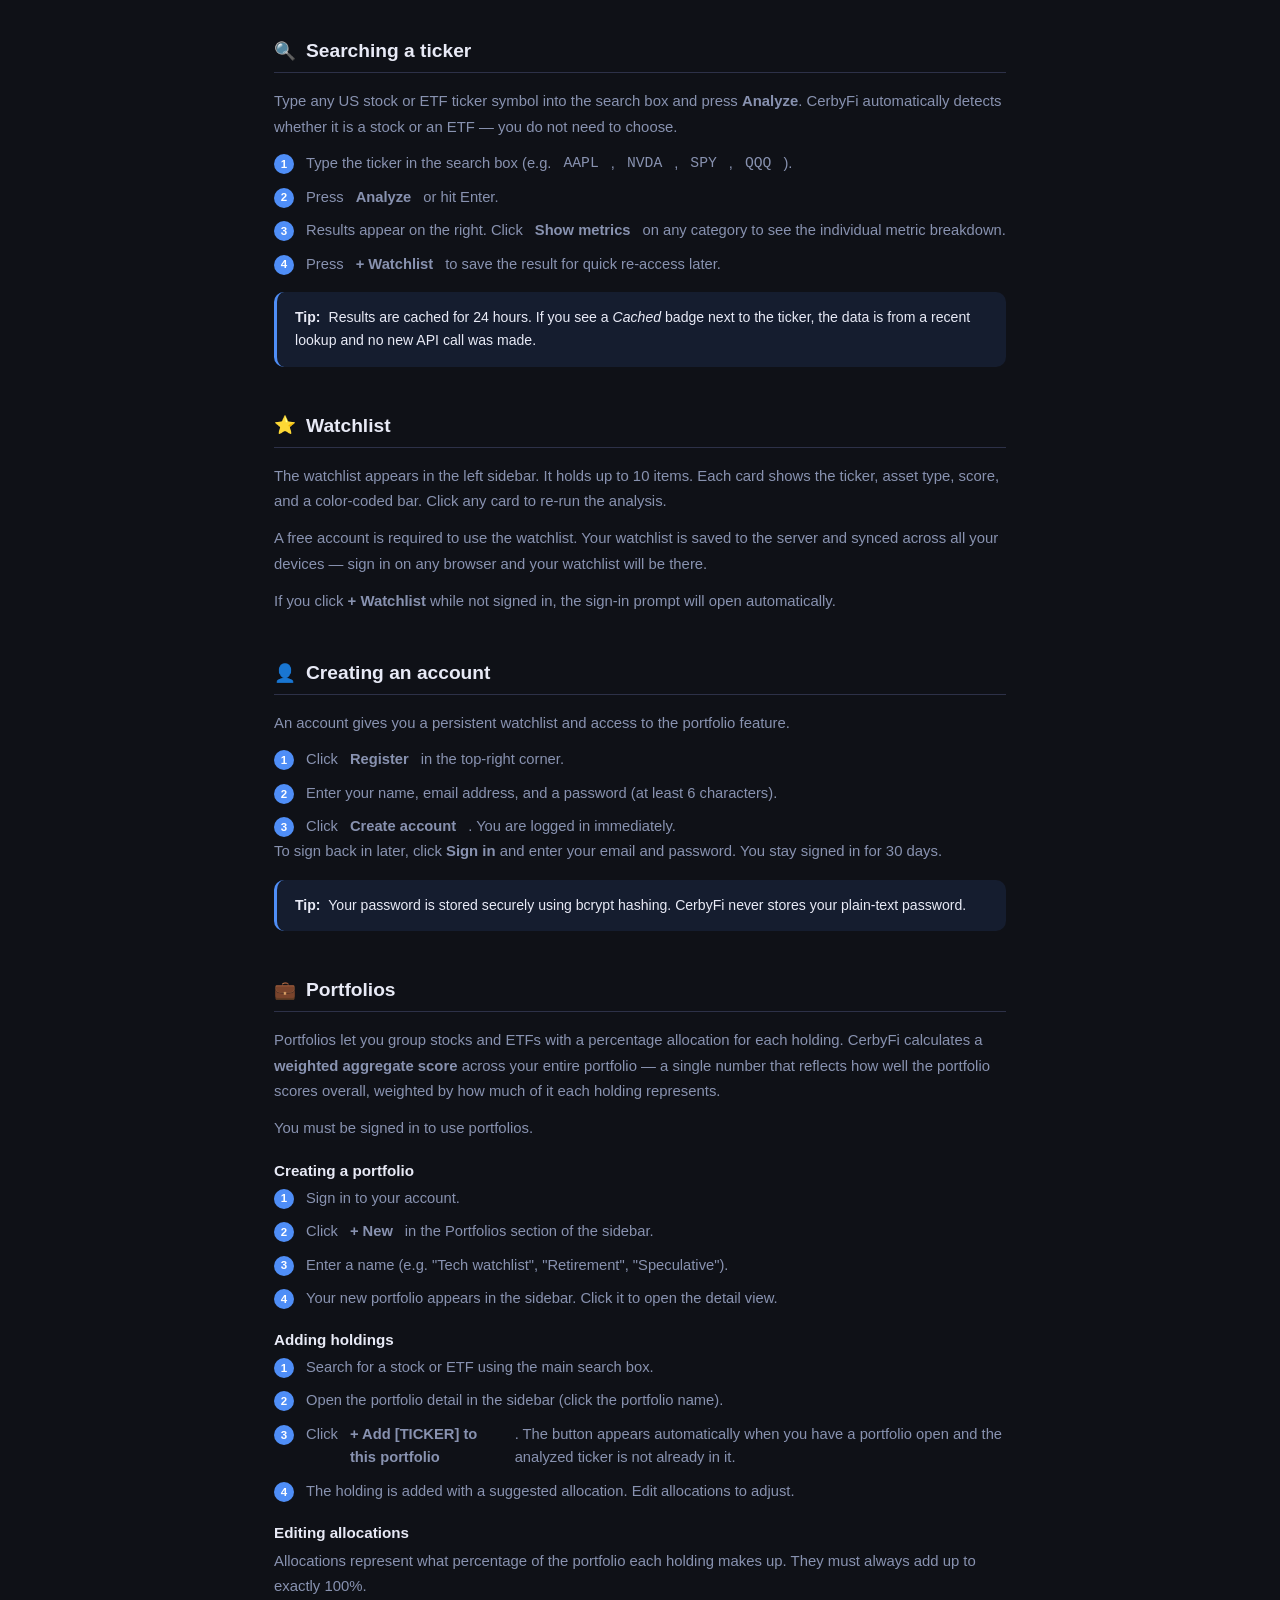
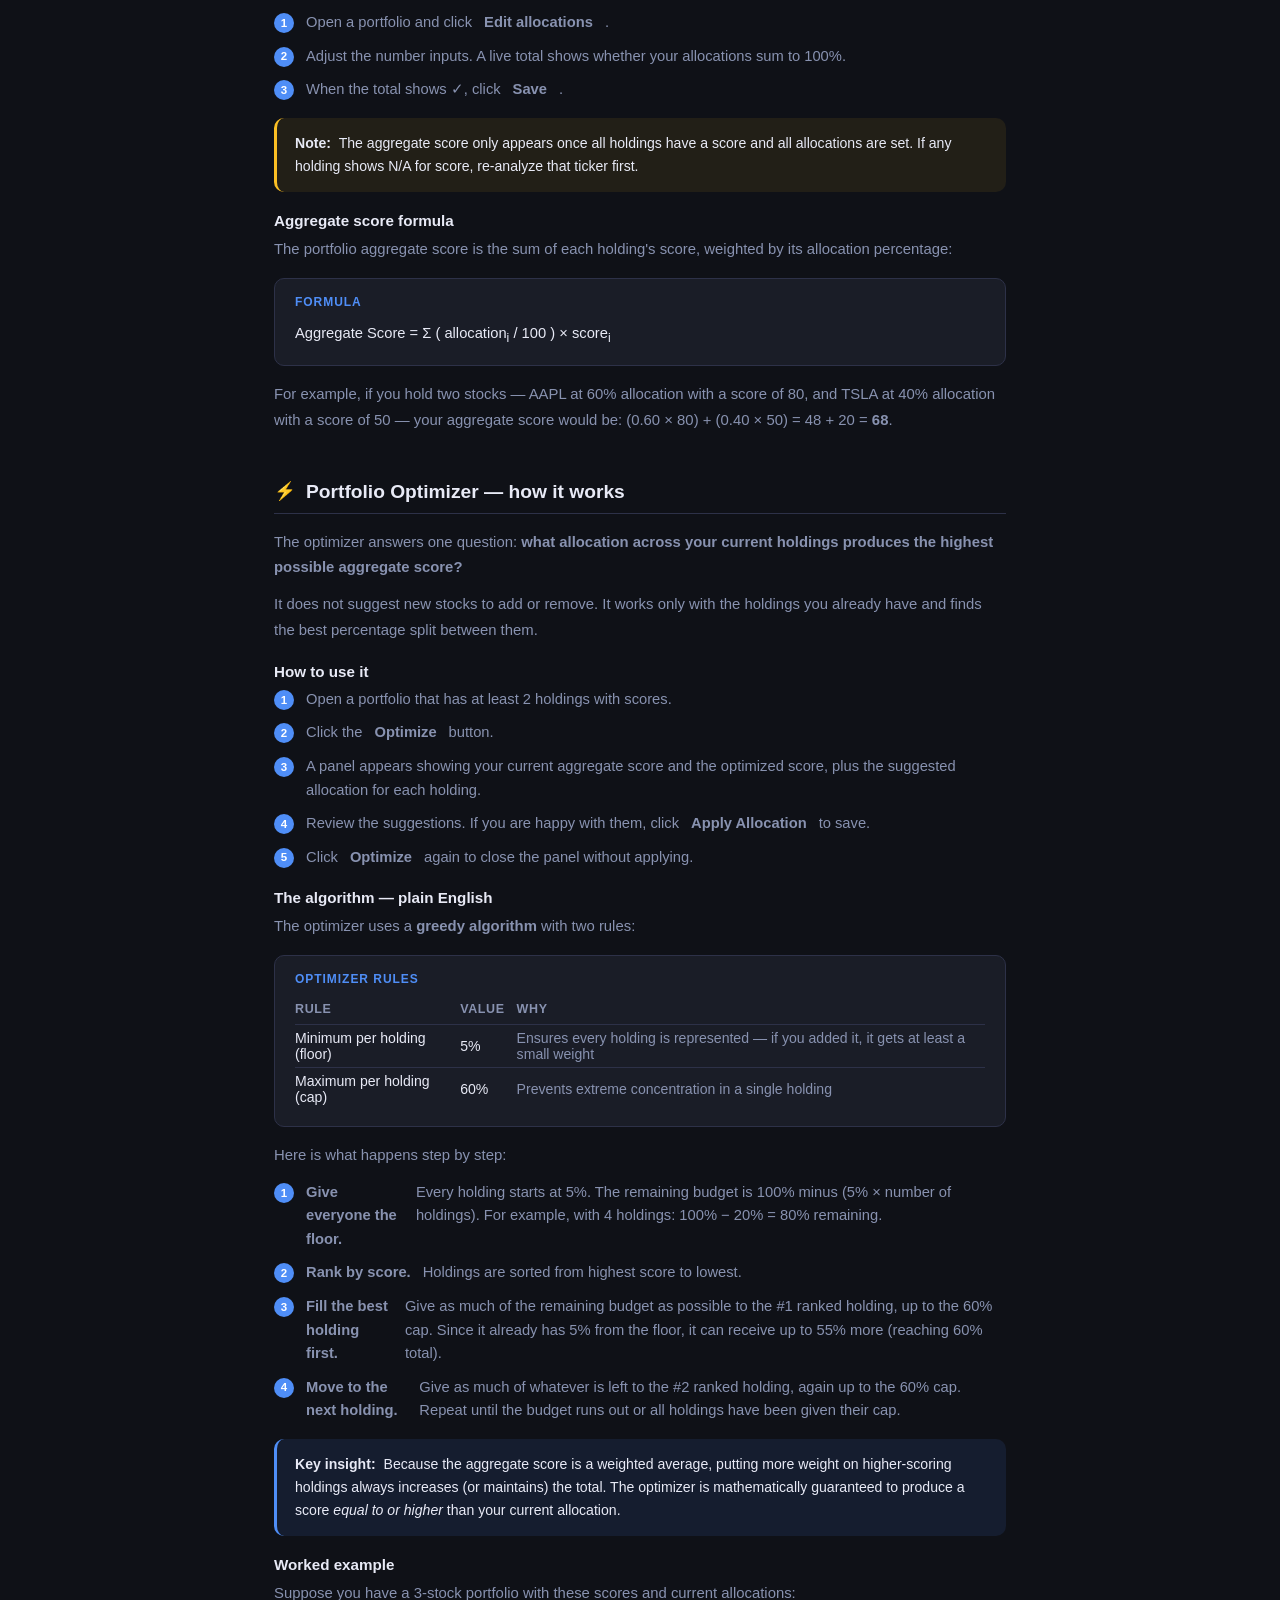
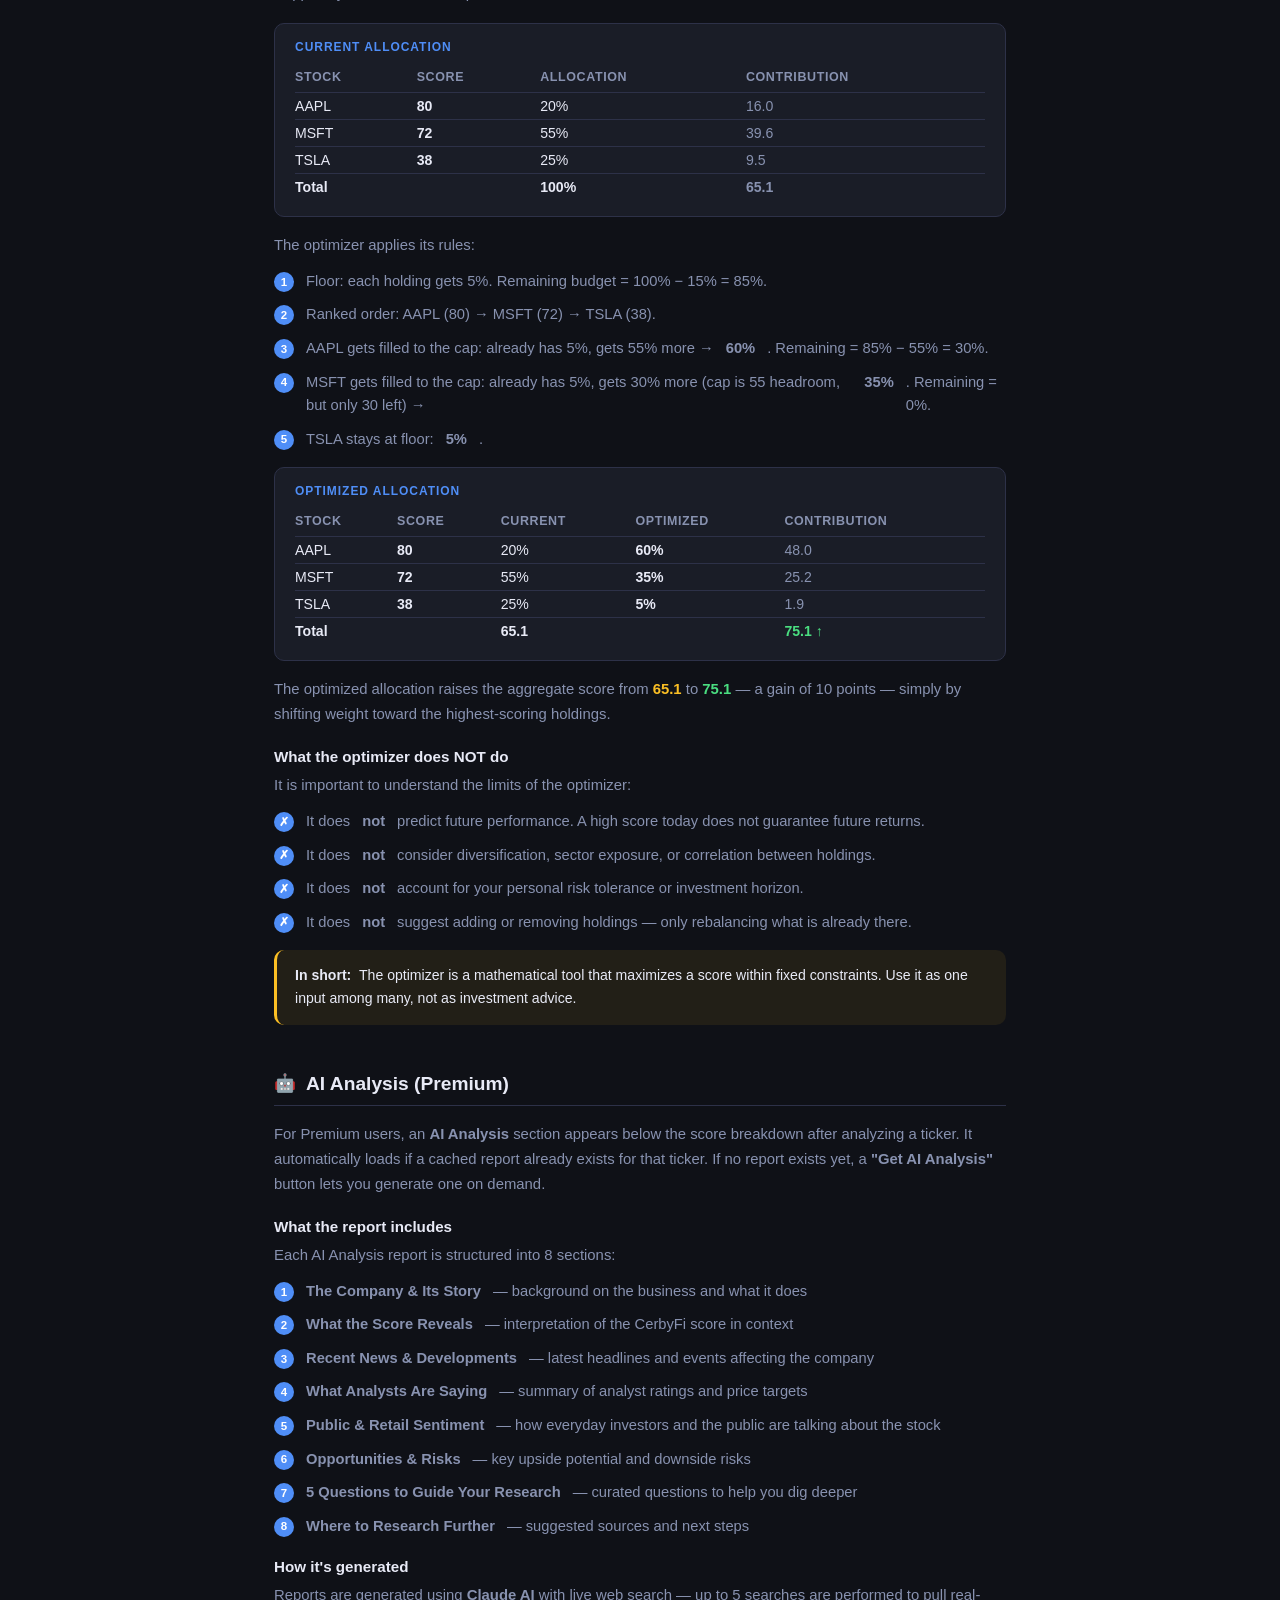
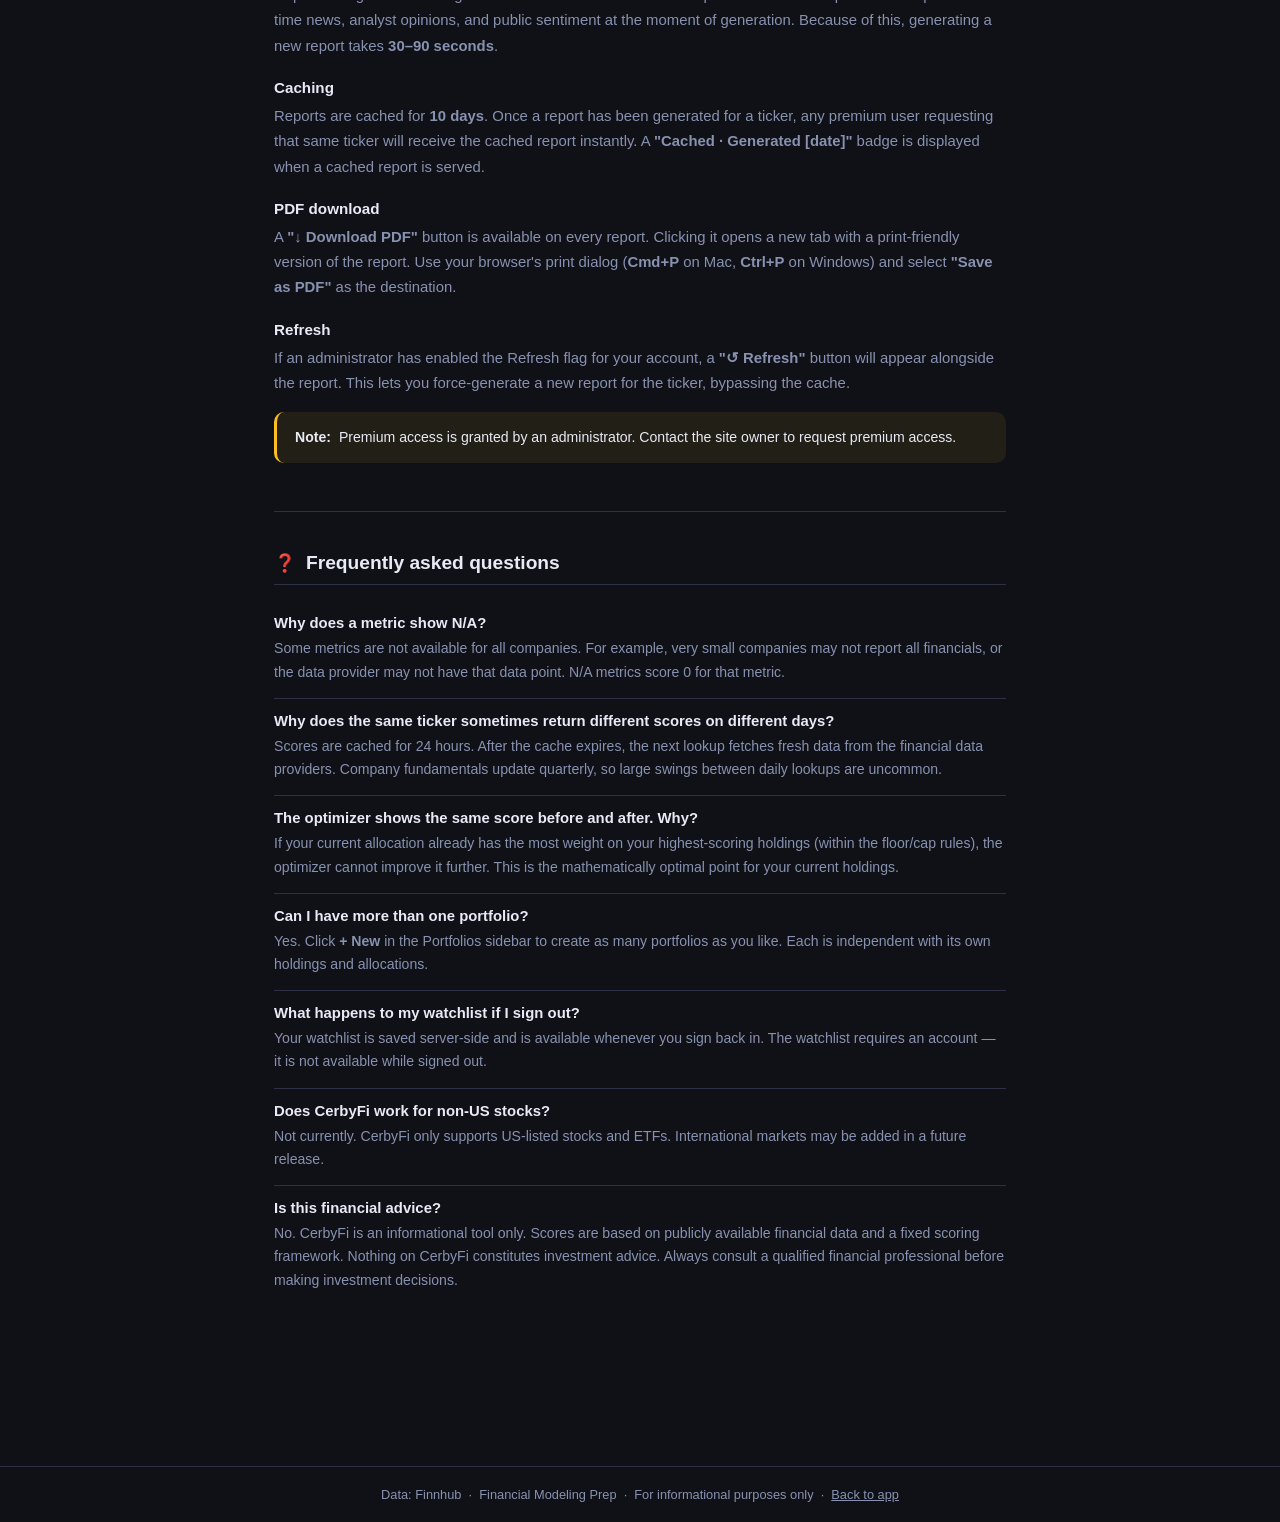
==== commit 30d55b0c: "Add live stock price display with market-hours polling - Show current price and daily change ($/%) i" ====
--- a/frontend/help.html
+++ b/frontend/help.html
@@ -289,6 +289,7 @@
         <li><a href="#accounts">Creating an account</a></li>
         <li><a href="#portfolio">Portfolios</a></li>
         <li><a href="#optimize">Portfolio Optimizer — how it works</a></li>
+        <li><a href="#ai-analysis">AI Analysis (Premium)</a></li>
         <li><a href="#faq">Frequently asked questions</a></li>
       </ol>
     </div>
@@ -613,9 +614,55 @@
       </div>
     </section>
 
+    <!-- ── 7. AI Analysis ────────────────────────────────────── -->
+    <section class="help-section" id="ai-analysis">
+      <h3><span class="section-icon">🤖</span> AI Analysis (Premium)</h3>
+
+      <p>For Premium users, an <strong>AI Analysis</strong> section appears below the score breakdown after analyzing a ticker. It automatically loads if a cached report already exists for that ticker. If no report exists yet, a <strong>"Get AI Analysis"</strong> button lets you generate one on demand.</p>
+
+      <div class="help-subsection">
+        <h4>What the report includes</h4>
+      </div>
+      <p>Each AI Analysis report is structured into 8 sections:</p>
+      <ul class="steps">
+        <li><span class="step-num">1</span><strong>The Company &amp; Its Story</strong> — background on the business and what it does</li>
+        <li><span class="step-num">2</span><strong>What the Score Reveals</strong> — interpretation of the CerbyFi score in context</li>
+        <li><span class="step-num">3</span><strong>Recent News &amp; Developments</strong> — latest headlines and events affecting the company</li>
+        <li><span class="step-num">4</span><strong>What Analysts Are Saying</strong> — summary of analyst ratings and price targets</li>
+        <li><span class="step-num">5</span><strong>Public &amp; Retail Sentiment</strong> — how everyday investors and the public are talking about the stock</li>
+        <li><span class="step-num">6</span><strong>Opportunities &amp; Risks</strong> — key upside potential and downside risks</li>
+        <li><span class="step-num">7</span><strong>5 Questions to Guide Your Research</strong> — curated questions to help you dig deeper</li>
+        <li><span class="step-num">8</span><strong>Where to Research Further</strong> — suggested sources and next steps</li>
+      </ul>
+
+      <div class="help-subsection">
+        <h4>How it's generated</h4>
+      </div>
+      <p>Reports are generated using <strong>Claude AI</strong> with live web search — up to 5 searches are performed to pull real-time news, analyst opinions, and public sentiment at the moment of generation. Because of this, generating a new report takes <strong>30–90 seconds</strong>.</p>
+
+      <div class="help-subsection">
+        <h4>Caching</h4>
+      </div>
+      <p>Reports are cached for <strong>10 days</strong>. Once a report has been generated for a ticker, any premium user requesting that same ticker will receive the cached report instantly. A <strong>"Cached · Generated [date]"</strong> badge is displayed when a cached report is served.</p>
+
+      <div class="help-subsection">
+        <h4>PDF download</h4>
+      </div>
+      <p>A <strong>"↓ Download PDF"</strong> button is available on every report. Clicking it opens a new tab with a print-friendly version of the report. Use your browser's print dialog (<strong>Cmd+P</strong> on Mac, <strong>Ctrl+P</strong> on Windows) and select <strong>"Save as PDF"</strong> as the destination.</p>
+
+      <div class="help-subsection">
+        <h4>Refresh</h4>
+      </div>
+      <p>If an administrator has enabled the Refresh flag for your account, a <strong>"↺ Refresh"</strong> button will appear alongside the report. This lets you force-generate a new report for the ticker, bypassing the cache.</p>
+
+      <div class="callout callout-note">
+        <span class="callout-label">Note:</span> Premium access is granted by an administrator. Contact the site owner to request premium access.
+      </div>
+    </section>
+
     <hr class="divider" />
 
-    <!-- ── 7. FAQ ──────────────────────────────────────────── -->
+    <!-- ── 8. FAQ ──────────────────────────────────────────── -->
     <section class="help-section" id="faq">
       <h3><span class="section-icon">❓</span> Frequently asked questions</h3>
 
@@ -641,7 +688,7 @@
 
       <div class="faq-item">
         <div class="faq-q">What happens to my watchlist if I sign out?</div>
-        <div class="faq-a">Your server-side watchlist is preserved for when you sign back in. While signed out, the app falls back to your browser's local storage watchlist, which may be different.</div>
+        <div class="faq-a">Your watchlist is saved server-side and is available whenever you sign back in. The watchlist requires an account — it is not available while signed out.</div>
       </div>
 
       <div class="faq-item">
--- a/frontend/style.css
+++ b/frontend/style.css
@@ -74,6 +74,227 @@
 .auth-link.primary:hover { opacity: 0.85; }
 .auth-name { font-size: 0.85rem; color: var(--text); }
 
+/* ── Premium badge (header) ── */
+.premium-header-badge {
+  font-size: 0.72rem;
+  font-weight: 700;
+  padding: 2px 8px;
+  border-radius: 4px;
+  background: linear-gradient(135deg, rgba(167,139,250,0.2), rgba(236,72,153,0.15));
+  color: #c084fc;
+  border: 1px solid rgba(167,139,250,0.35);
+  letter-spacing: 0.04em;
+}
+
+/* ── AI Analysis card ── */
+.ai-analysis-card {
+  background: linear-gradient(135deg, rgba(167,139,250,0.07), rgba(79,142,247,0.05));
+  border: 1px solid rgba(167,139,250,0.25);
+  border-radius: var(--radius);
+  padding: 20px 24px;
+  margin-top: 20px;
+}
+.ai-analysis-header {
+  display: flex;
+  align-items: center;
+  gap: 10px;
+  margin-bottom: 16px;
+}
+.ai-analysis-title {
+  font-size: 1rem;
+  font-weight: 700;
+  color: var(--text);
+}
+.premium-badge {
+  font-size: 0.7rem;
+  font-weight: 700;
+  padding: 2px 8px;
+  border-radius: 4px;
+  background: linear-gradient(135deg, rgba(167,139,250,0.2), rgba(236,72,153,0.15));
+  color: #c084fc;
+  border: 1px solid rgba(167,139,250,0.35);
+  letter-spacing: 0.04em;
+}
+.ai-analyze-btn {
+  background: linear-gradient(135deg, rgba(167,139,250,0.2), rgba(79,142,247,0.15));
+  border: 1px solid rgba(167,139,250,0.4);
+  color: #c084fc;
+  font-size: 0.88rem;
+  font-weight: 600;
+  padding: 9px 20px;
+  border-radius: 7px;
+  cursor: pointer;
+  transition: all 0.15s;
+}
+.ai-analyze-btn:hover { opacity: 0.85; }
+.ai-analyze-btn:disabled { opacity: 0.5; cursor: not-allowed; }
+.ai-pdf-btn {
+  background: transparent;
+  border: 1px solid rgba(167,139,250,0.4);
+  color: #c084fc;
+  font-size: 0.88rem;
+  font-weight: 600;
+  padding: 9px 20px;
+  border-radius: 7px;
+  cursor: pointer;
+  transition: all 0.15s;
+}
+.ai-pdf-btn:hover { background: rgba(167,139,250,0.1); }
+.ai-pdf-btn:disabled { opacity: 0.5; cursor: not-allowed; }
+.ai-analysis-text {
+  font-size: 0.9rem;
+  color: var(--text);
+  line-height: 1.75;
+}
+.ai-analysis-text h3 {
+  font-size: 0.88rem;
+  font-weight: 700;
+  text-transform: uppercase;
+  letter-spacing: 0.07em;
+  color: #c084fc;
+  margin: 20px 0 8px;
+  padding-bottom: 5px;
+  border-bottom: 1px solid rgba(167,139,250,0.2);
+}
+.ai-analysis-text h3:first-child { margin-top: 0; }
+.ai-analysis-text p {
+  color: var(--muted);
+  margin-bottom: 8px;
+}
+.ai-analysis-text ul {
+  list-style: none;
+  padding: 0;
+  margin: 0 0 8px;
+  display: flex;
+  flex-direction: column;
+  gap: 5px;
+}
+.ai-analysis-text ul li {
+  color: var(--muted);
+  padding-left: 16px;
+  position: relative;
+}
+.ai-analysis-text ul li::before {
+  content: "·";
+  position: absolute;
+  left: 4px;
+  color: #c084fc;
+  font-weight: 700;
+}
+.ai-analysis-text strong { color: var(--text); }
+.ai-disclaimer {
+  font-size: 0.72rem;
+  color: var(--muted);
+  opacity: 0.6;
+  margin-top: 16px;
+  padding-top: 12px;
+  border-top: 1px solid var(--border);
+}
+.ai-cache-badge {
+  font-size: 0.72rem;
+  padding: 2px 8px;
+  border-radius: 4px;
+  background: var(--surface2);
+  color: var(--muted);
+  border: 1px solid var(--border);
+}
+.ai-cache-badge.fresh {
+  background: rgba(74,222,128,0.08);
+  color: var(--green);
+  border-color: rgba(74,222,128,0.25);
+}
+.ai-spinner {
+  display: inline-block;
+  width: 16px; height: 16px;
+  border: 2px solid rgba(192,132,252,0.3);
+  border-top-color: #c084fc;
+  border-radius: 50%;
+  animation: spin 0.7s linear infinite;
+  vertical-align: middle;
+  margin-right: 8px;
+}
+@keyframes spin { to { transform: rotate(360deg); } }
+
+.admin-badge {
+  font-size: 0.72rem;
+  font-weight: 700;
+  padding: 2px 8px;
+  border-radius: 4px;
+  background: rgba(251,191,36,0.15);
+  color: var(--amber);
+  border: 1px solid rgba(251,191,36,0.3);
+  cursor: pointer;
+  letter-spacing: 0.04em;
+}
+.admin-badge:hover { background: rgba(251,191,36,0.25); }
+
+/* ── Admin modal stats ── */
+.admin-stat-row {
+  display: flex;
+  justify-content: space-between;
+  align-items: center;
+  padding: 12px 0;
+  border-bottom: 1px solid var(--border);
+}
+.admin-stat-row:last-child { border-bottom: none; }
+.admin-stat-label { font-size: 0.9rem; color: var(--muted); }
+.admin-stat-value { font-size: 1.4rem; font-weight: 700; color: var(--accent); }
+
+.admin-user-row {
+  display: flex;
+  align-items: center;
+  gap: 10px;
+  padding: 9px 0;
+  border-bottom: 1px solid var(--border);
+  font-size: 0.88rem;
+}
+.admin-user-row:last-child { border-bottom: none; }
+.admin-user-info { flex: 1; min-width: 0; }
+.admin-user-name { color: var(--text); font-weight: 600; white-space: nowrap; overflow: hidden; text-overflow: ellipsis; }
+.admin-user-email { color: var(--muted); font-size: 0.8rem; white-space: nowrap; overflow: hidden; text-overflow: ellipsis; }
+.admin-role-badge {
+  font-size: 0.7rem;
+  font-weight: 700;
+  padding: 2px 7px;
+  border-radius: 4px;
+  flex-shrink: 0;
+}
+.admin-role-badge.is-admin {
+  background: rgba(251,191,36,0.15);
+  color: var(--amber);
+  border: 1px solid rgba(251,191,36,0.3);
+}
+.admin-role-badge.is-user {
+  background: var(--surface2);
+  color: var(--muted);
+  border: 1px solid var(--border);
+}
+.admin-role-badge.is-premium {
+  background: linear-gradient(135deg, rgba(167,139,250,0.2), rgba(236,72,153,0.15));
+  color: #c084fc;
+  border: 1px solid rgba(167,139,250,0.35);
+}
+.admin-role-badge.is-refresh {
+  background: rgba(79,142,247,0.12);
+  color: var(--accent);
+  border: 1px solid rgba(79,142,247,0.3);
+}
+.admin-toggle-btn {
+  font-size: 0.78rem;
+  padding: 4px 10px;
+  border-radius: 5px;
+  border: 1px solid var(--border);
+  background: transparent;
+  cursor: pointer;
+  white-space: nowrap;
+  flex-shrink: 0;
+  transition: all 0.15s;
+}
+.admin-toggle-btn.promote { color: var(--amber); border-color: rgba(251,191,36,0.4); }
+.admin-toggle-btn.promote:hover { background: rgba(251,191,36,0.1); }
+.admin-toggle-btn.demote  { color: var(--red);  border-color: rgba(248,113,113,0.4); }
+.admin-toggle-btn.demote:hover  { background: rgba(248,113,113,0.08); }
+
 /* ── Auth modal ── */
 .modal-overlay {
   position: fixed; inset: 0;
@@ -269,6 +490,25 @@
   gap: 16px;
   flex-wrap: wrap;
 }
+/* Price display */
+.price-row {
+  display: flex;
+  align-items: baseline;
+  gap: 10px;
+  margin-bottom: 10px;
+}
+.price-value {
+  font-size: 1.5rem;
+  font-weight: 700;
+  color: var(--text);
+}
+.price-change {
+  font-size: 0.95rem;
+  font-weight: 600;
+}
+.price-up   { color: var(--green); }
+.price-down { color: var(--red); }
+
 .score-big {
   font-size: 2.4rem;
   font-weight: 800;
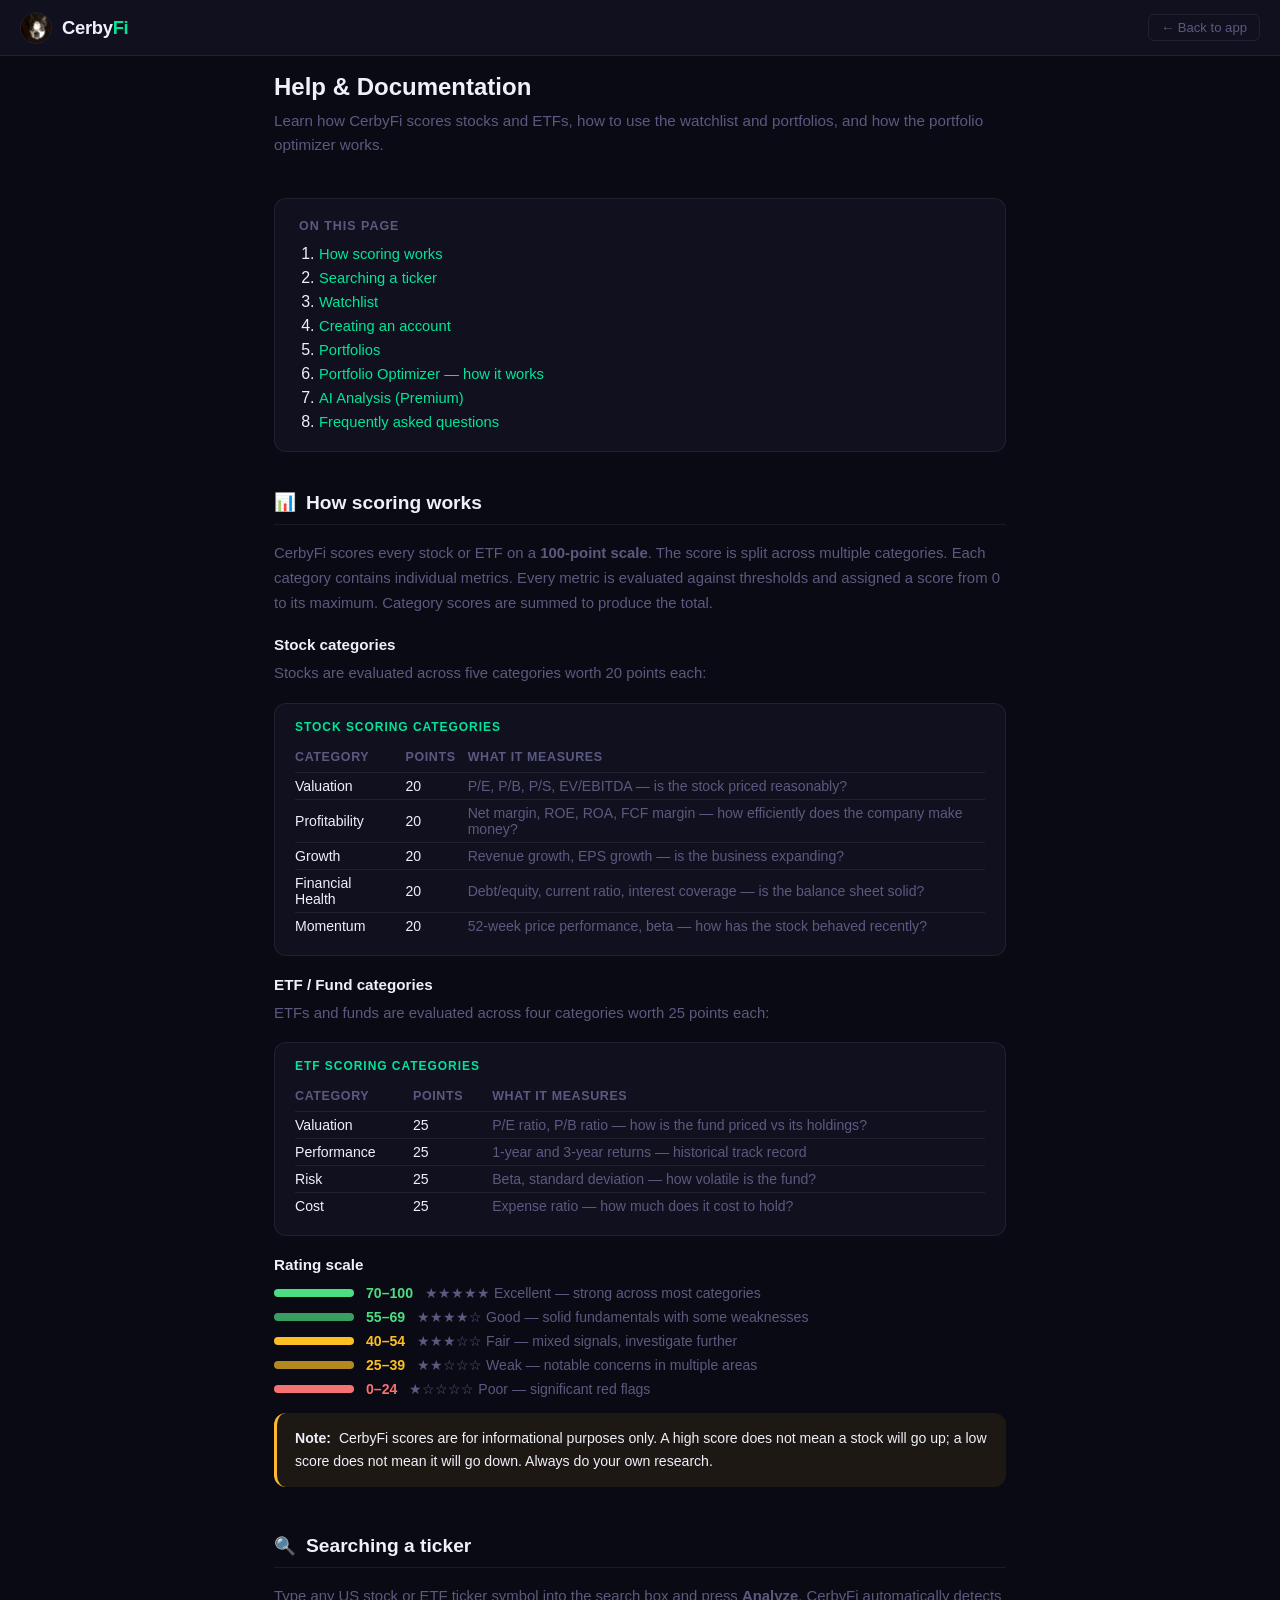
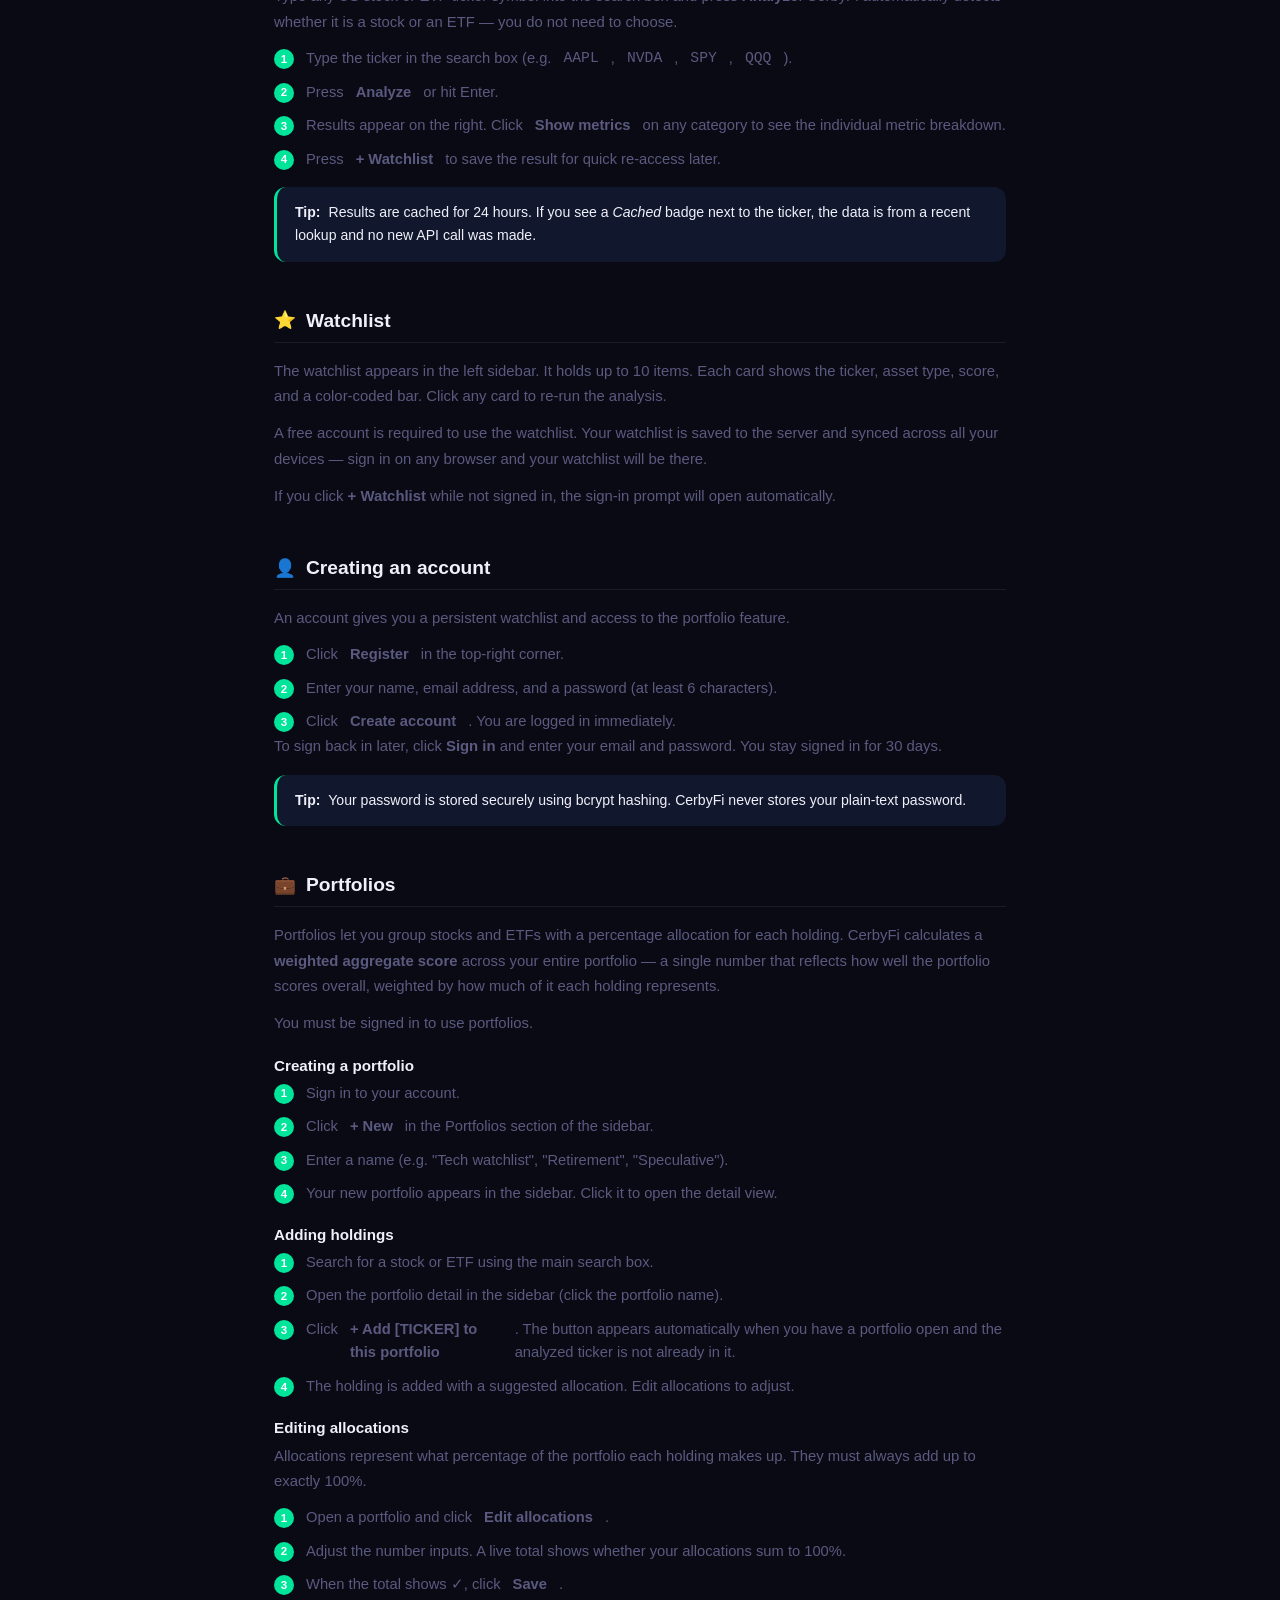
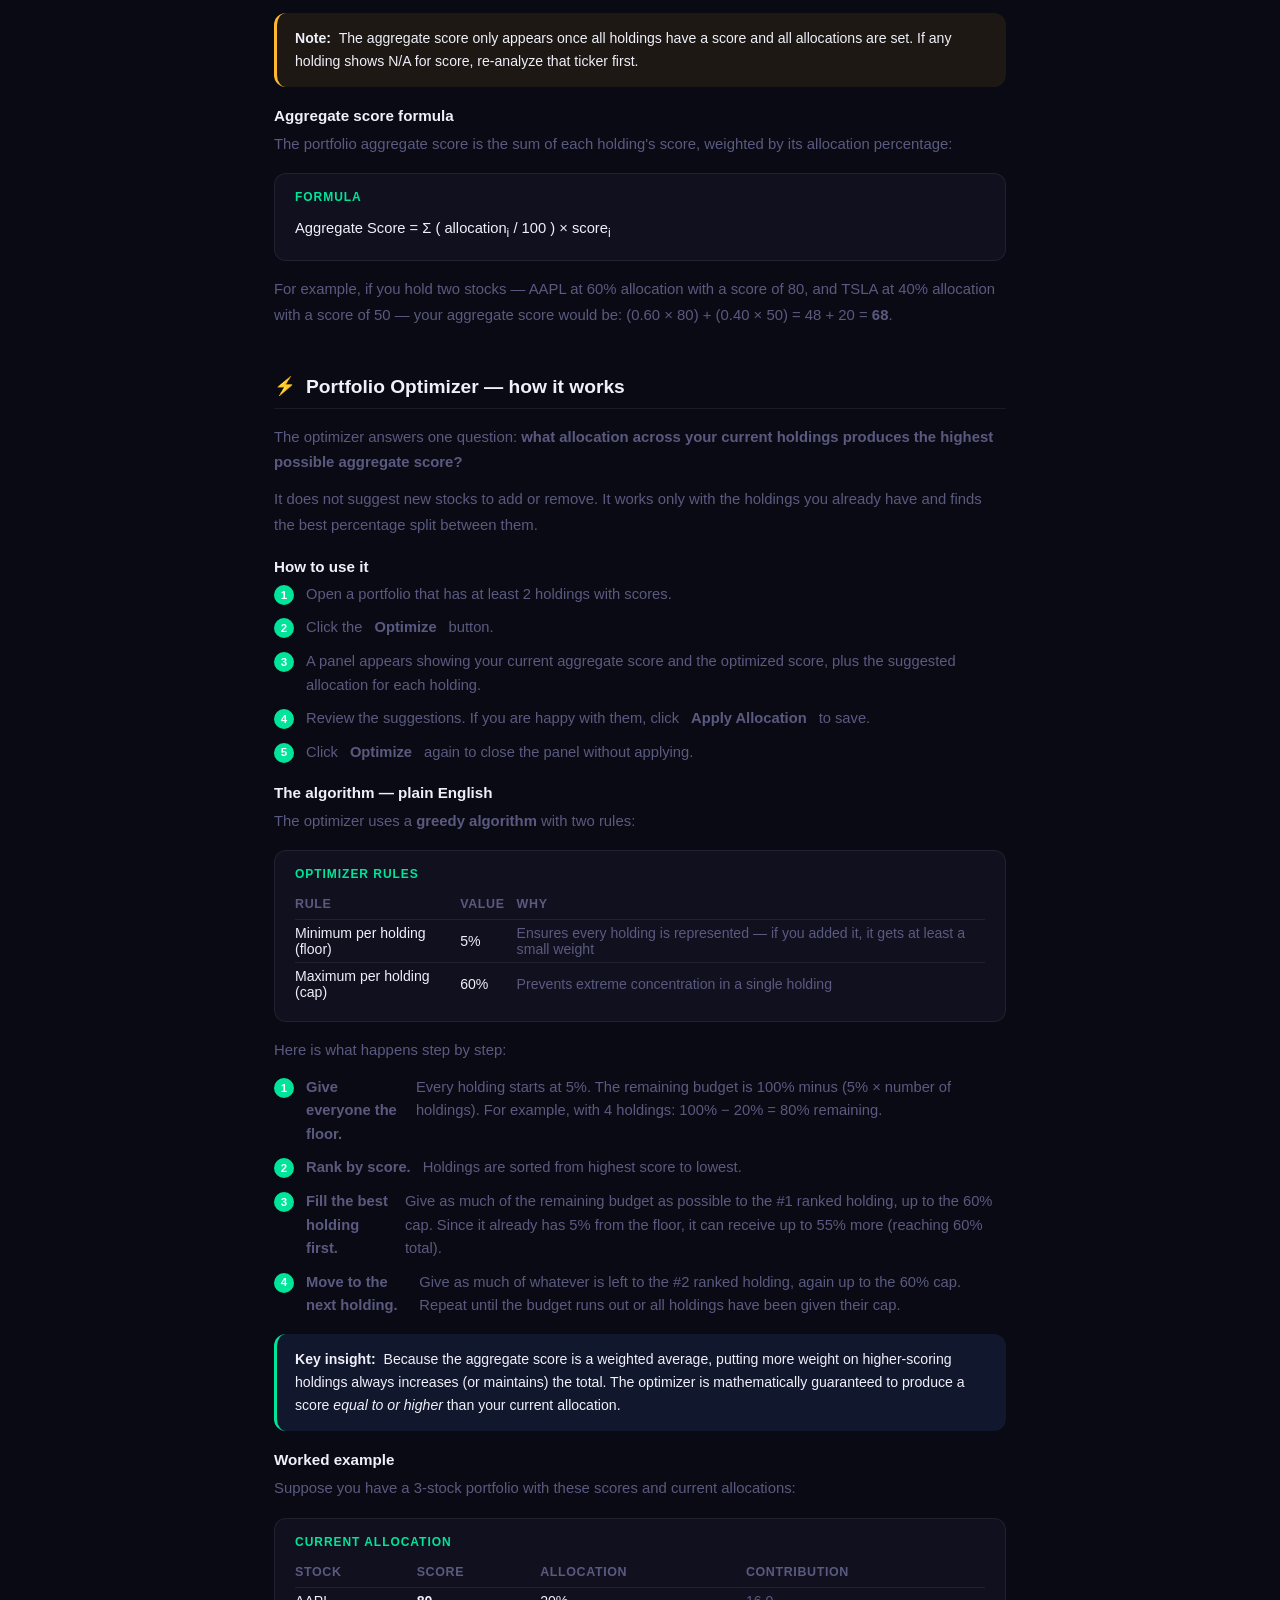
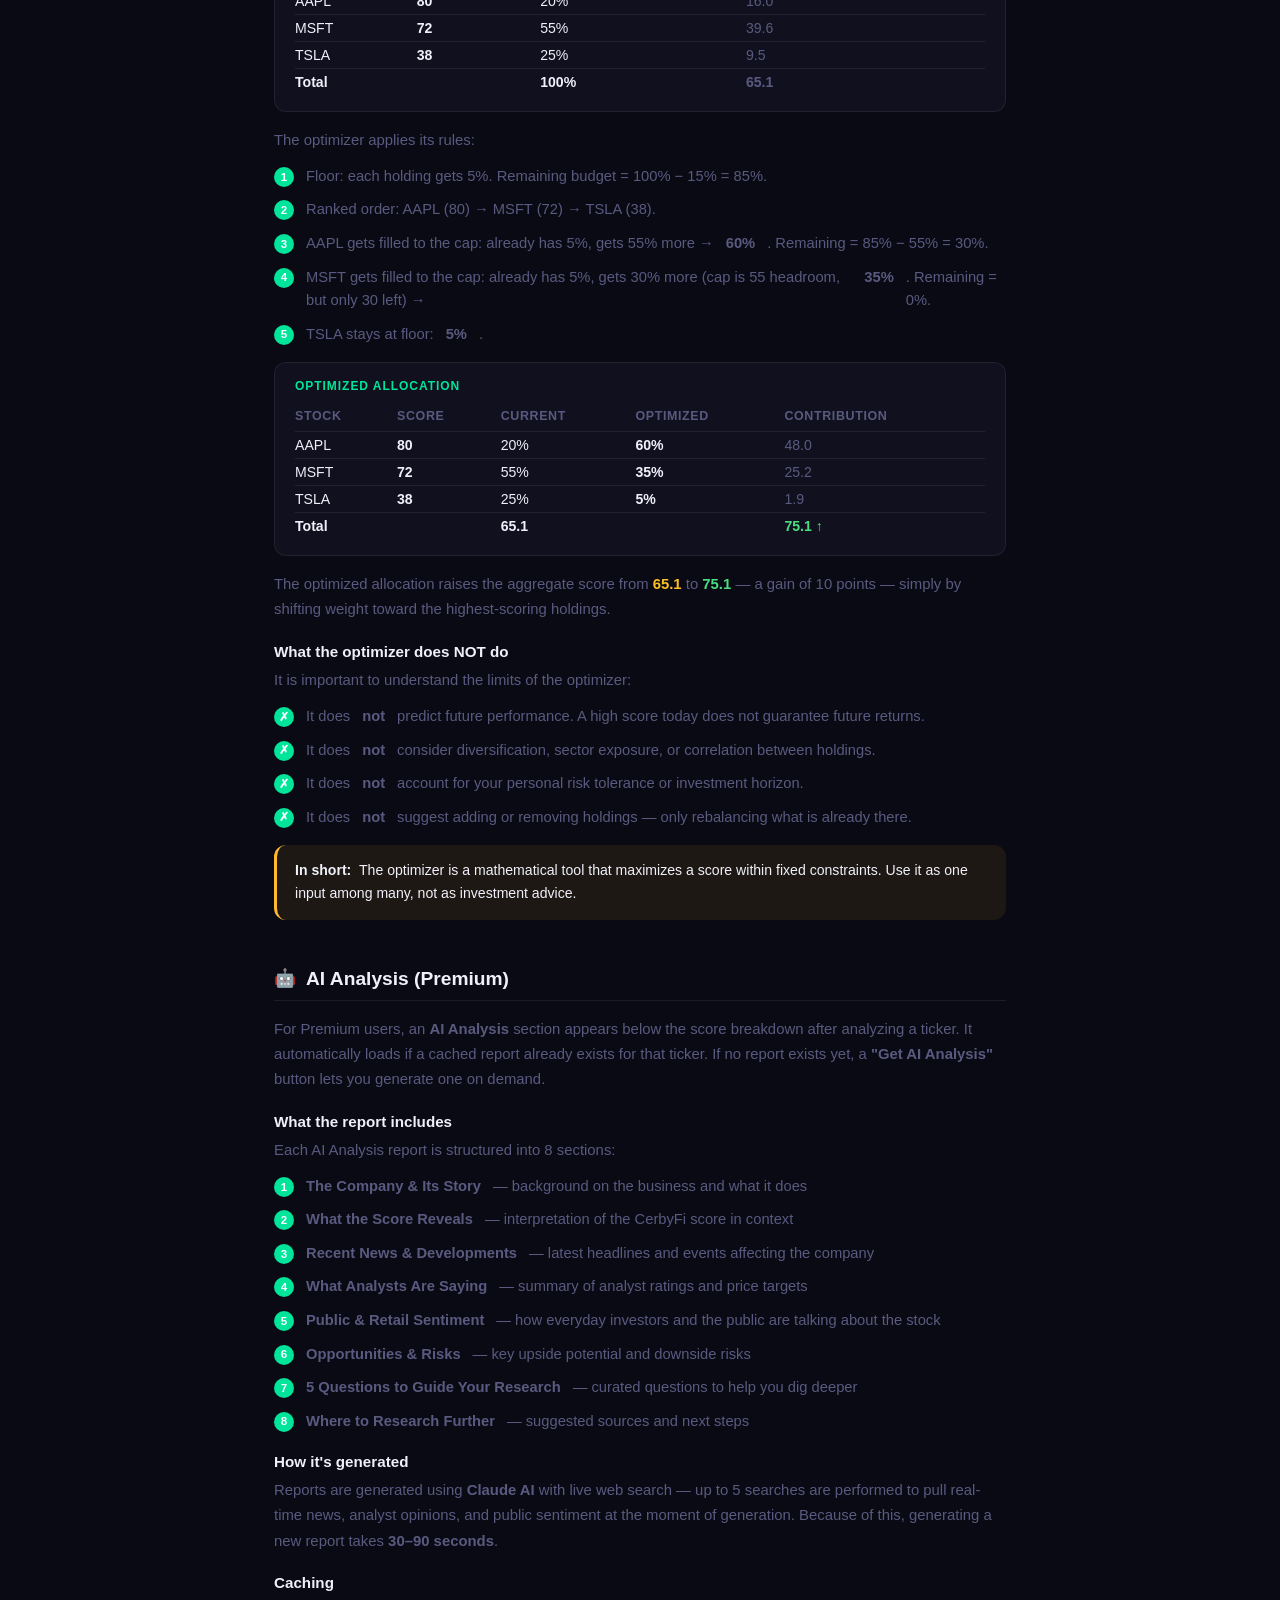
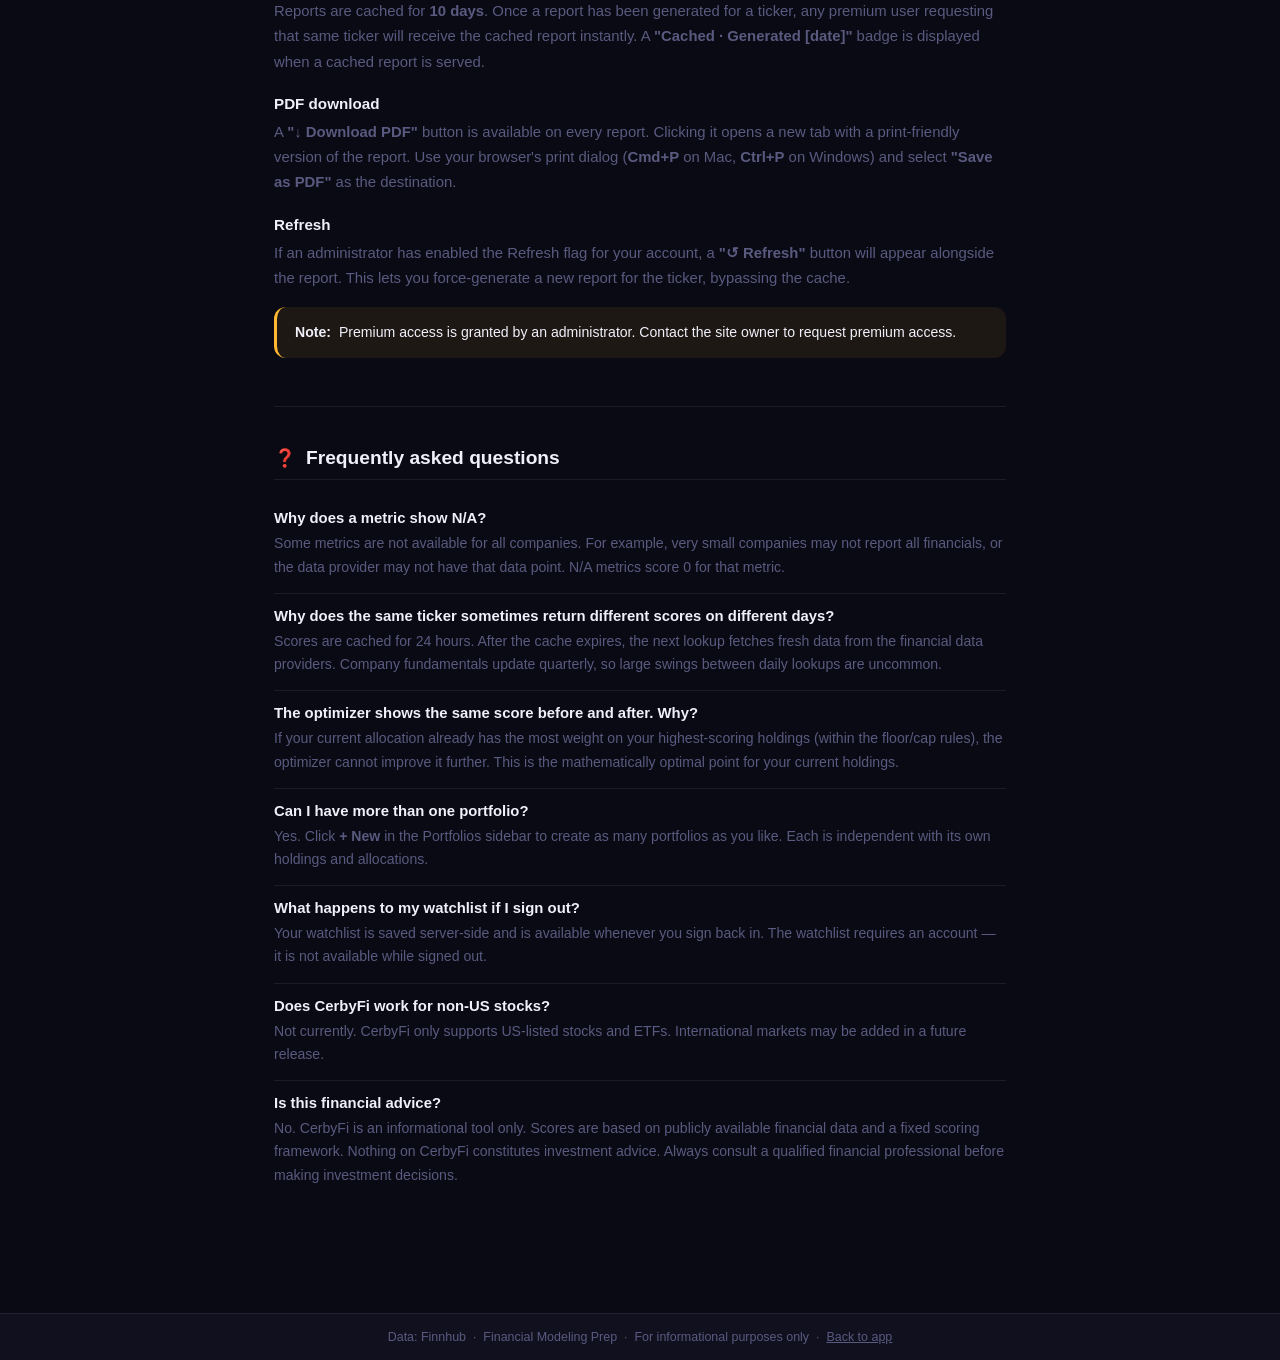
==== commit e3bf2665: "Fix help page header to use new topbar structure Logo was covering the entire page after CSS redesig" ====
--- a/frontend/help.html
+++ b/frontend/help.html
@@ -254,18 +254,13 @@
 </head>
 <body>
 
-<header>
-  <div class="header-inner">
-    <div class="header-brand">
-      <img src="logo.png" alt="CerbyFi logo" class="header-logo" />
-      <div>
-        <h1>Cerby<span>Fi</span></h1>
-        <p>Stock &amp; fund scoring — 100-point framework</p>
-      </div>
-    </div>
-    <div>
-      <a href="/" class="auth-link">← Back to app</a>
-    </div>
+<header class="topbar">
+  <div class="topbar-brand">
+    <img src="logo.png" alt="CerbyFi" class="topbar-logo" />
+    <span class="topbar-name">Cerby<span>Fi</span></span>
+  </div>
+  <div class="topbar-right" style="margin-left:auto;">
+    <a href="/" class="auth-link" style="text-decoration:none;">← Back to app</a>
   </div>
 </header>
 
--- a/frontend/style.css
+++ b/frontend/style.css
@@ -1,17 +1,22 @@
+/* ── Design tokens ── */
 :root {
-  --bg: #0f1117;
-  --surface: #1a1d27;
-  --surface2: #22263a;
-  --border: #2d3148;
-  --accent: #4f8ef7;
-  --accent-dim: rgba(79,142,247,0.15);
-  --text: #e8eaf6;
-  --muted: #8892b0;
-  --green: #4ade80;
-  --amber: #fbbf24;
-  --red: #f87171;
-  --radius: 10px;
+  --bg: #0a0a14;
+  --surface: #10101f;
+  --surface2: #16162a;
+  --border: rgba(255,255,255,0.07);
+  --text: #f0f0fa;
+  --muted: #5a5a80;
+  --accent: #00e599;
+  --accent-dim: rgba(0,229,153,0.12);
+  --gold: #ffb830;
+  --gold-dim: rgba(255,184,48,0.12);
+  --red: #ff4d6a;
+  --red-dim: rgba(255,77,106,0.12);
+  --green: #00e599;
+  --amber: #ffb830;
+  --radius: 12px;
   --font: -apple-system, BlinkMacSystemFont, "Segoe UI", sans-serif;
+  --topbar-h: 56px;
 }
 
 * { box-sizing: border-box; margin: 0; padding: 0; }
@@ -23,39 +28,218 @@
   min-height: 100vh;
   display: flex;
   flex-direction: column;
-}
-
-/* ── Header ── */
-header {
-  padding: 20px 24px 0;
-}
-.header-inner {
-  max-width: 1160px;
-  margin: 0 auto;
-  display: flex;
-  justify-content: space-between;
+  overflow-x: hidden;
+}
+
+/* ── Topbar ── */
+.topbar {
+  position: fixed;
+  top: 0; left: 0; right: 0;
+  height: var(--topbar-h);
+  background: var(--surface);
+  border-bottom: 1px solid var(--border);
+  display: flex;
   align-items: center;
   gap: 16px;
-  flex-wrap: wrap;
-}
-.header-brand { display: flex; align-items: center; gap: 14px; }
-.header-logo {
-  width: 52px;
-  height: 52px;
+  padding: 0 20px;
+  z-index: 100;
+}
+
+.topbar-brand {
+  display: flex;
+  align-items: center;
+  gap: 10px;
+  flex-shrink: 0;
+}
+
+.topbar-logo {
+  width: 32px;
+  height: 32px;
   border-radius: 50%;
   object-fit: cover;
-  border: 2px solid var(--border);
-  flex-shrink: 0;
-}
-header h1 { font-size: 1.8rem; font-weight: 700; letter-spacing: -0.5px; }
-header h1 span { color: var(--accent); }
-header p { color: var(--muted); margin-top: 4px; font-size: 0.88rem; }
-.counter-text { color: var(--accent); }
-
-.header-auth { display: flex; gap: 8px; align-items: center; flex-shrink: 0; }
+  border: 1px solid var(--border);
+  flex-shrink: 0;
+}
+
+.topbar-name {
+  font-size: 1.15rem;
+  font-weight: 800;
+  letter-spacing: -0.3px;
+  white-space: nowrap;
+}
+.topbar-name span { color: var(--accent); }
+
+.topbar-search-form {
+  flex: 1;
+  max-width: 480px;
+}
+
+.topbar-search-wrap {
+  display: flex;
+  align-items: center;
+  gap: 10px;
+  background: var(--surface2);
+  border: 1px solid var(--border);
+  border-radius: 8px;
+  padding: 0 8px 0 12px;
+  transition: border-color 0.15s;
+}
+.topbar-search-wrap:focus-within {
+  border-color: var(--accent);
+}
+
+#ticker-input {
+  flex: 1;
+  background: transparent;
+  border: none;
+  outline: none;
+  color: var(--text);
+  font-size: 0.93rem;
+  padding: 9px 4px;
+  min-width: 0;
+}
+#ticker-input::placeholder { color: var(--muted); }
+
+#analyze-btn {
+  padding: 6px 16px;
+  background: var(--accent);
+  color: #000;
+  border: none;
+  border-radius: 6px;
+  font-size: 0.88rem;
+  font-weight: 700;
+  cursor: pointer;
+  transition: opacity 0.15s;
+  white-space: nowrap;
+  position: relative;
+  flex-shrink: 0;
+}
+#analyze-btn:disabled { opacity: 0.6; cursor: not-allowed; }
+#analyze-btn.loading { padding-right: 32px; }
+#analyze-btn.loading::after {
+  content: "";
+  position: absolute;
+  right: 10px; top: 50%;
+  transform: translateY(-50%);
+  width: 13px; height: 13px;
+  border: 2px solid rgba(0,0,0,0.3);
+  border-top-color: #000;
+  border-radius: 50%;
+  animation: spin 0.7s linear infinite;
+}
+
+.topbar-right {
+  display: flex;
+  align-items: center;
+  gap: 12px;
+  flex-shrink: 0;
+  margin-left: auto;
+}
+
+.counter-text {
+  font-size: 0.78rem;
+  color: var(--muted);
+  white-space: nowrap;
+}
+
+/* ── 3-panel layout ── */
+.page-body {
+  display: grid;
+  grid-template-columns: 220px 1fr 260px;
+  height: calc(100vh - var(--topbar-h));
+  margin-top: var(--topbar-h);
+  overflow: hidden;
+}
+
+/* ── Left nav ── */
+.left-nav {
+  background: var(--surface);
+  border-right: 1px solid var(--border);
+  overflow-y: auto;
+  padding: 16px 12px;
+  display: flex;
+  flex-direction: column;
+  gap: 4px;
+}
+
+.nav-label {
+  font-size: 0.68rem;
+  font-weight: 700;
+  text-transform: uppercase;
+  letter-spacing: 0.1em;
+  color: var(--muted);
+  padding: 0 6px;
+  margin-bottom: 4px;
+}
+
+.nav-section {
+  margin-bottom: 16px;
+}
+
+.nav-section-header {
+  display: flex;
+  align-items: center;
+  justify-content: space-between;
+  margin-bottom: 8px;
+  padding: 0 2px;
+}
+
+.nav-item {
+  display: flex;
+  align-items: center;
+  gap: 8px;
+  padding: 7px 10px;
+  border-radius: 8px;
+  color: var(--muted);
+  font-size: 0.85rem;
+  cursor: pointer;
+  transition: background 0.12s, color 0.12s;
+  text-decoration: none;
+}
+.nav-item:hover {
+  background: var(--surface2);
+  color: var(--text);
+}
+
+.nav-icon {
+  font-size: 0.9rem;
+  flex-shrink: 0;
+}
+
+/* ── Main area ── */
+.main-area {
+  overflow-y: auto;
+  padding: 24px;
+  min-width: 0;
+}
+
+/* ── Right panel ── */
+.right-panel {
+  background: var(--surface);
+  border-left: 1px solid var(--border);
+  overflow-y: auto;
+  padding: 16px 14px;
+}
+
+.panel-title {
+  font-size: 0.72rem;
+  font-weight: 700;
+  text-transform: uppercase;
+  letter-spacing: 0.1em;
+  color: var(--muted);
+  margin-bottom: 12px;
+}
+
+/* ── Auth buttons ── */
+#header-auth {
+  display: flex;
+  gap: 8px;
+  align-items: center;
+}
+
 .auth-link {
-  font-size: 0.85rem;
-  padding: 6px 14px;
+  font-size: 0.82rem;
+  padding: 5px 12px;
   border-radius: 6px;
   border: 1px solid var(--border);
   background: transparent;
@@ -68,15 +252,262 @@
 .auth-link.primary {
   background: var(--accent);
   border-color: var(--accent);
-  color: #fff;
-  font-weight: 600;
+  color: #000;
+  font-weight: 700;
 }
 .auth-link.primary:hover { opacity: 0.85; }
 .auth-name { font-size: 0.85rem; color: var(--text); }
 
-/* ── Premium badge (header) ── */
-.premium-header-badge {
+/* ── Error section ── */
+#error-section {
+  background: var(--red-dim);
+  border: 1px solid rgba(255,77,106,0.3);
+  border-radius: var(--radius);
+  padding: 14px 18px;
+  color: var(--red);
+  margin-bottom: 20px;
+  display: none;
+}
+
+/* ── Results ── */
+#results-section { display: none; }
+
+/* ── Hero card ── */
+.hero-card {
+  background: linear-gradient(135deg, #12122a 0%, #0e1e1e 100%);
+  border: 1px solid rgba(0,229,153,0.18);
+  border-radius: 16px;
+  padding: 24px;
+  margin-bottom: 16px;
+  display: flex;
+  justify-content: space-between;
+  align-items: flex-start;
+  gap: 20px;
+}
+
+.hero-left { flex: 1; min-width: 0; }
+.hero-right {
+  flex-shrink: 0;
+  display: flex;
+  flex-direction: column;
+  align-items: center;
+  gap: 6px;
+}
+
+.hero-tags {
+  display: flex;
+  gap: 8px;
+  align-items: center;
+  flex-wrap: wrap;
+  margin-bottom: 10px;
+}
+
+.tag {
   font-size: 0.72rem;
+  font-weight: 700;
+  padding: 3px 9px;
+  border-radius: 6px;
+  letter-spacing: 0.04em;
+}
+.tag-ticker {
+  background: var(--accent-dim);
+  color: var(--accent);
+  border: 1px solid rgba(0,229,153,0.25);
+}
+.tag-type {
+  background: var(--surface2);
+  color: var(--muted);
+  border: 1px solid var(--border);
+}
+
+.cached-badge {
+  font-size: 0.7rem;
+  color: var(--muted);
+  background: var(--surface2);
+  border: 1px solid var(--border);
+  padding: 3px 8px;
+  border-radius: 5px;
+}
+
+.hero-name {
+  font-size: 1.6rem;
+  font-weight: 900;
+  letter-spacing: -0.5px;
+  line-height: 1.15;
+  color: var(--text);
+  margin-bottom: 4px;
+  word-break: break-word;
+}
+
+.hero-price-row {
+  display: flex;
+  align-items: baseline;
+  gap: 12px;
+  margin: 10px 0;
+}
+
+.price-value {
+  font-size: 1.8rem;
+  font-weight: 700;
+  color: var(--text);
+}
+.price-change { font-size: 0.95rem; font-weight: 600; }
+.price-up   { color: var(--green); }
+.price-down { color: var(--red); }
+
+.hero-actions { margin-top: 16px; }
+
+/* ── Score gauge ── */
+.score-gauge-wrap {
+  position: relative;
+  width: 130px;
+  height: 130px;
+  flex-shrink: 0;
+}
+
+.score-gauge-text {
+  position: absolute;
+  inset: 0;
+  display: flex;
+  flex-direction: column;
+  align-items: center;
+  justify-content: center;
+  gap: 1px;
+}
+
+.score-num {
+  font-size: 2rem;
+  font-weight: 800;
+  line-height: 1;
+  color: var(--text);
+}
+
+.score-denom {
+  font-size: 0.75rem;
+  color: var(--muted);
+  font-weight: 400;
+}
+
+.stars {
+  font-size: 1.1rem;
+  letter-spacing: 2px;
+  color: var(--gold);
+}
+.rating-text { color: var(--muted); font-size: 0.82rem; text-align: center; }
+
+/* ── Total bar ── */
+.total-bar-wrap { margin: 0 0 16px; }
+.bar-track {
+  height: 5px;
+  background: var(--surface2);
+  border-radius: 99px;
+  overflow: hidden;
+}
+.bar-fill {
+  height: 100%;
+  border-radius: 99px;
+  transition: width 0.7s cubic-bezier(0.16,1,0.3,1);
+}
+.bar-fill.green { background: var(--green); }
+.bar-fill.amber { background: var(--amber); }
+.bar-fill.red   { background: var(--red); }
+
+/* ── Categories grid ── */
+.categories-grid {
+  display: grid;
+  grid-template-columns: repeat(auto-fill, minmax(180px, 1fr));
+  gap: 12px;
+  margin-bottom: 20px;
+}
+
+.category-card {
+  background: var(--surface);
+  border: 1px solid var(--border);
+  border-radius: var(--radius);
+  overflow: hidden;
+  transition: border-color 0.15s, transform 0.15s;
+}
+.category-card:hover {
+  border-color: rgba(0,229,153,0.25);
+  transform: translateY(-1px);
+}
+
+.cat-icon {
+  font-size: 1.4rem;
+  padding: 14px 16px 4px;
+  line-height: 1;
+}
+
+.category-header {
+  display: flex;
+  justify-content: space-between;
+  align-items: center;
+  padding: 6px 16px 10px;
+}
+.category-label { font-weight: 600; font-size: 0.85rem; }
+.category-score { font-size: 0.8rem; color: var(--muted); }
+
+.cat-bar-wrap { padding: 0 16px 12px; }
+
+details.metrics-detail summary {
+  padding: 8px 16px;
+  font-size: 0.78rem;
+  color: var(--accent);
+  cursor: pointer;
+  list-style: none;
+  border-top: 1px solid var(--border);
+  user-select: none;
+}
+details.metrics-detail summary::-webkit-details-marker { display: none; }
+details.metrics-detail summary::before {
+  content: "▶  ";
+  font-size: 0.6rem;
+  transition: transform 0.15s;
+  display: inline-block;
+}
+details.metrics-detail[open] summary::before { transform: rotate(90deg); }
+
+.metrics-table {
+  width: 100%;
+  border-collapse: collapse;
+  font-size: 0.78rem;
+  padding: 0 16px 12px;
+  display: table;
+}
+.metrics-table td { padding: 5px 16px; color: var(--muted); vertical-align: middle; }
+.metrics-table td:first-child { color: var(--text); }
+.metrics-table td:last-child { text-align: right; white-space: nowrap; }
+.mini-score {
+  font-size: 0.72rem;
+  font-weight: 600;
+  padding: 1px 6px;
+  border-radius: 4px;
+  background: var(--surface2);
+}
+
+/* ── AI Analysis card ── */
+#ai-analysis-section { margin-top: 4px; }
+
+.ai-analysis-card {
+  background: linear-gradient(135deg, rgba(167,139,250,0.07), rgba(0,229,153,0.04));
+  border: 1px solid rgba(167,139,250,0.2);
+  border-radius: var(--radius);
+  padding: 20px 24px;
+  margin-top: 16px;
+}
+.ai-analysis-header {
+  display: flex;
+  align-items: center;
+  gap: 10px;
+  margin-bottom: 16px;
+}
+.ai-analysis-title {
+  font-size: 1rem;
+  font-weight: 700;
+  color: var(--text);
+}
+.premium-badge {
+  font-size: 0.7rem;
   font-weight: 700;
   padding: 2px 8px;
   border-radius: 4px;
@@ -85,28 +516,8 @@
   border: 1px solid rgba(167,139,250,0.35);
   letter-spacing: 0.04em;
 }
-
-/* ── AI Analysis card ── */
-.ai-analysis-card {
-  background: linear-gradient(135deg, rgba(167,139,250,0.07), rgba(79,142,247,0.05));
-  border: 1px solid rgba(167,139,250,0.25);
-  border-radius: var(--radius);
-  padding: 20px 24px;
-  margin-top: 20px;
-}
-.ai-analysis-header {
-  display: flex;
-  align-items: center;
-  gap: 10px;
-  margin-bottom: 16px;
-}
-.ai-analysis-title {
-  font-size: 1rem;
-  font-weight: 700;
-  color: var(--text);
-}
-.premium-badge {
-  font-size: 0.7rem;
+.premium-header-badge {
+  font-size: 0.72rem;
   font-weight: 700;
   padding: 2px 8px;
   border-radius: 4px;
@@ -116,7 +527,7 @@
   letter-spacing: 0.04em;
 }
 .ai-analyze-btn {
-  background: linear-gradient(135deg, rgba(167,139,250,0.2), rgba(79,142,247,0.15));
+  background: linear-gradient(135deg, rgba(167,139,250,0.2), rgba(0,229,153,0.1));
   border: 1px solid rgba(167,139,250,0.4);
   color: #c084fc;
   font-size: 0.88rem;
@@ -147,7 +558,7 @@
   line-height: 1.75;
 }
 .ai-analysis-text h3 {
-  font-size: 0.88rem;
+  font-size: 0.85rem;
   font-weight: 700;
   text-transform: uppercase;
   letter-spacing: 0.07em;
@@ -157,30 +568,14 @@
   border-bottom: 1px solid rgba(167,139,250,0.2);
 }
 .ai-analysis-text h3:first-child { margin-top: 0; }
-.ai-analysis-text p {
-  color: var(--muted);
-  margin-bottom: 8px;
-}
+.ai-analysis-text p { color: var(--muted); margin-bottom: 8px; }
 .ai-analysis-text ul {
   list-style: none;
-  padding: 0;
-  margin: 0 0 8px;
-  display: flex;
-  flex-direction: column;
-  gap: 5px;
-}
-.ai-analysis-text ul li {
-  color: var(--muted);
-  padding-left: 16px;
-  position: relative;
-}
-.ai-analysis-text ul li::before {
-  content: "·";
-  position: absolute;
-  left: 4px;
-  color: #c084fc;
-  font-weight: 700;
-}
+  padding: 0; margin: 0 0 8px;
+  display: flex; flex-direction: column; gap: 5px;
+}
+.ai-analysis-text ul li { color: var(--muted); padding-left: 16px; position: relative; }
+.ai-analysis-text ul li::before { content: "·"; position: absolute; left: 4px; color: #c084fc; font-weight: 700; }
 .ai-analysis-text strong { color: var(--text); }
 .ai-disclaimer {
   font-size: 0.72rem;
@@ -199,9 +594,9 @@
   border: 1px solid var(--border);
 }
 .ai-cache-badge.fresh {
-  background: rgba(74,222,128,0.08);
+  background: rgba(0,229,153,0.08);
   color: var(--green);
-  border-color: rgba(74,222,128,0.25);
+  border-color: rgba(0,229,153,0.25);
 }
 .ai-spinner {
   display: inline-block;
@@ -213,20 +608,29 @@
   vertical-align: middle;
   margin-right: 8px;
 }
-@keyframes spin { to { transform: rotate(360deg); } }
-
+
+/* ── Animations ── */
+@keyframes spin {
+  to { transform: rotate(360deg); }
+}
+@keyframes pulse {
+  0%, 100% { opacity: 1; }
+  50% { opacity: 0.4; }
+}
+
+/* ── Admin badge ── */
 .admin-badge {
   font-size: 0.72rem;
   font-weight: 700;
   padding: 2px 8px;
   border-radius: 4px;
-  background: rgba(251,191,36,0.15);
-  color: var(--amber);
-  border: 1px solid rgba(251,191,36,0.3);
+  background: rgba(255,184,48,0.12);
+  color: var(--gold);
+  border: 1px solid rgba(255,184,48,0.3);
   cursor: pointer;
   letter-spacing: 0.04em;
 }
-.admin-badge:hover { background: rgba(251,191,36,0.25); }
+.admin-badge:hover { background: rgba(255,184,48,0.22); }
 
 /* ── Admin modal stats ── */
 .admin-stat-row {
@@ -260,9 +664,9 @@
   flex-shrink: 0;
 }
 .admin-role-badge.is-admin {
-  background: rgba(251,191,36,0.15);
-  color: var(--amber);
-  border: 1px solid rgba(251,191,36,0.3);
+  background: rgba(255,184,48,0.12);
+  color: var(--gold);
+  border: 1px solid rgba(255,184,48,0.3);
 }
 .admin-role-badge.is-user {
   background: var(--surface2);
@@ -275,9 +679,9 @@
   border: 1px solid rgba(167,139,250,0.35);
 }
 .admin-role-badge.is-refresh {
-  background: rgba(79,142,247,0.12);
+  background: var(--accent-dim);
   color: var(--accent);
-  border: 1px solid rgba(79,142,247,0.3);
+  border: 1px solid rgba(0,229,153,0.3);
 }
 .admin-toggle-btn {
   font-size: 0.78rem;
@@ -289,16 +693,17 @@
   white-space: nowrap;
   flex-shrink: 0;
   transition: all 0.15s;
-}
-.admin-toggle-btn.promote { color: var(--amber); border-color: rgba(251,191,36,0.4); }
-.admin-toggle-btn.promote:hover { background: rgba(251,191,36,0.1); }
-.admin-toggle-btn.demote  { color: var(--red);  border-color: rgba(248,113,113,0.4); }
-.admin-toggle-btn.demote:hover  { background: rgba(248,113,113,0.08); }
+  color: var(--muted);
+}
+.admin-toggle-btn.promote { color: var(--gold); border-color: rgba(255,184,48,0.4); }
+.admin-toggle-btn.promote:hover { background: rgba(255,184,48,0.1); }
+.admin-toggle-btn.demote  { color: var(--red); border-color: rgba(255,77,106,0.4); }
+.admin-toggle-btn.demote:hover  { background: rgba(255,77,106,0.08); }
 
 /* ── Auth modal ── */
 .modal-overlay {
   position: fixed; inset: 0;
-  background: rgba(0,0,0,0.6);
+  background: rgba(0,0,0,0.7);
   display: flex;
   align-items: center;
   justify-content: center;
@@ -308,7 +713,7 @@
 .modal-box {
   background: var(--surface);
   border: 1px solid var(--border);
-  border-radius: 12px;
+  border-radius: 14px;
   padding: 32px 28px 28px;
   width: 100%;
   max-width: 400px;
@@ -345,278 +750,229 @@
 }
 .auth-form input:focus { border-color: var(--accent); }
 .auth-submit {
-  padding: 11px; background: var(--accent); color: #fff;
-  border: none; border-radius: 6px; font-size: 0.95rem;
-  font-weight: 600; cursor: pointer; transition: opacity 0.15s;
+  padding: 11px;
+  background: var(--accent);
+  color: #000;
+  border: none;
+  border-radius: 6px;
+  font-size: 0.95rem;
+  font-weight: 700;
+  cursor: pointer;
+  transition: opacity 0.15s;
 }
 .auth-submit:hover { opacity: 0.88; }
 .auth-submit:disabled { opacity: 0.5; cursor: not-allowed; }
 .form-error { font-size: 0.82rem; color: var(--red); min-height: 18px; }
 
-/* ── Main ── */
-main { flex: 1; max-width: 1160px; margin: 0 auto; width: 100%; padding: 32px 20px 48px; }
-
-/* ── Two-column layout ── */
-.layout {
-  display: flex;
-  gap: 24px;
-  align-items: flex-start;
-}
-
-.layout-sidebar {
-  width: 300px;
-  flex-shrink: 0;
+/* ── Watchlist ── */
+#watchlist-section {
+  margin-bottom: 16px;
+}
+
+.watchlist-grid {
   display: flex;
   flex-direction: column;
-  gap: 28px;
-}
-
-.layout-main {
-  flex: 1;
-  min-width: 0;
-}
-
-@media (max-width: 780px) {
-  .layout { flex-direction: column-reverse; }
-  .layout-sidebar { width: 100%; }
-}
-
-/* ── Search card ── */
-.search-card {
-  background: var(--surface);
-  border: 1px solid var(--border);
-  border-radius: var(--radius);
-  padding: 24px;
-  margin-bottom: 28px;
-}
-
-
-.input-row {
-  display: flex;
-  gap: 10px;
-}
-#ticker-input {
-  flex: 1;
-  padding: 11px 14px;
-  background: var(--surface2);
-  border: 1px solid var(--border);
-  border-radius: 6px;
-  color: var(--text);
-  font-size: 1rem;
-  outline: none;
+  gap: 6px;
+}
+
+.wl-card {
+  background: var(--surface2);
+  border: 1px solid var(--border);
+  border-radius: 10px;
+  padding: 10px 12px 8px;
+  cursor: pointer;
   transition: border-color 0.15s;
-}
-#ticker-input:focus { border-color: var(--accent); }
-#ticker-input::placeholder { color: var(--muted); }
-
-#analyze-btn {
-  padding: 11px 22px;
-  background: var(--accent);
-  color: #fff;
-  border: none;
-  border-radius: 6px;
-  font-size: 0.95rem;
-  font-weight: 600;
-  cursor: pointer;
-  transition: opacity 0.15s;
-  white-space: nowrap;
   position: relative;
 }
-#analyze-btn:disabled { opacity: 0.6; cursor: not-allowed; }
-#analyze-btn.loading::after {
-  content: "";
-  position: absolute;
-  right: 12px; top: 50%;
-  transform: translateY(-50%);
-  width: 14px; height: 14px;
-  border: 2px solid rgba(255,255,255,0.4);
-  border-top-color: #fff;
-  border-radius: 50%;
-  animation: spin 0.7s linear infinite;
-}
-@keyframes spin { to { transform: translateY(-50%) rotate(360deg); } }
-
-/* ── Error ── */
-#error-section {
-  background: rgba(248,113,113,0.08);
-  border: 1px solid rgba(248,113,113,0.3);
-  border-radius: var(--radius);
-  padding: 16px 20px;
-  color: var(--red);
-  margin-bottom: 20px;
-  display: none;
-}
-
-/* ── Results ── */
-#results-section { display: none; }
-
-.result-header {
-  background: var(--surface);
-  border: 1px solid var(--border);
-  border-radius: var(--radius);
-  padding: 24px;
-  margin-bottom: 16px;
-}
-
-.result-meta {
+.wl-card:hover { border-color: rgba(0,229,153,0.3); }
+
+.wl-card-top {
   display: flex;
   justify-content: space-between;
   align-items: flex-start;
+  margin-bottom: 6px;
+}
+.wl-card-name {
+  font-size: 0.78rem;
+  font-weight: 600;
+  color: var(--text);
+  line-height: 1.3;
+  flex: 1;
+  padding-right: 6px;
+  white-space: nowrap;
+  overflow: hidden;
+  text-overflow: ellipsis;
+}
+.wl-remove-btn {
+  background: none;
+  border: none;
+  color: var(--muted);
+  cursor: pointer;
+  font-size: 0.9rem;
+  line-height: 1;
+  padding: 0;
+  flex-shrink: 0;
+  transition: color 0.15s;
+}
+.wl-remove-btn:hover { color: var(--red); }
+
+.wl-card-meta {
+  display: flex;
+  align-items: center;
+  gap: 5px;
+  margin-bottom: 7px;
   flex-wrap: wrap;
-  gap: 12px;
-  margin-bottom: 18px;
-}
-.result-name { font-size: 1.2rem; font-weight: 700; }
-.result-ticker {
-  font-size: 0.8rem;
-  color: var(--muted);
-  background: var(--surface2);
-  padding: 2px 8px;
-  border-radius: 4px;
-  margin-left: 8px;
-}
-.cached-badge {
-  font-size: 0.75rem;
-  color: var(--muted);
-  background: var(--surface2);
-  border: 1px solid var(--border);
-  padding: 3px 8px;
-  border-radius: 4px;
-}
-
-.score-row {
-  display: flex;
-  align-items: center;
-  gap: 16px;
-  flex-wrap: wrap;
-}
-/* Price display */
-.price-row {
-  display: flex;
-  align-items: baseline;
-  gap: 10px;
-  margin-bottom: 10px;
-}
-.price-value {
-  font-size: 1.5rem;
-  font-weight: 700;
-  color: var(--text);
-}
-.price-change {
-  font-size: 0.95rem;
-  font-weight: 600;
-}
-.price-up   { color: var(--green); }
-.price-down { color: var(--red); }
-
-.score-big {
-  font-size: 2.4rem;
-  font-weight: 800;
-  line-height: 1;
-}
-.score-denom { font-size: 1.1rem; color: var(--muted); font-weight: 400; }
-.stars { font-size: 1.4rem; letter-spacing: 2px; }
-.rating-text { color: var(--muted); font-size: 0.95rem; margin-top: 4px; }
-
-.total-bar-wrap { margin-top: 16px; }
-.bar-track {
-  height: 10px;
-  background: var(--surface2);
+}
+.wl-ticker-badge {
+  font-size: 0.68rem;
+  color: var(--muted);
+  background: var(--surface);
+  padding: 1px 5px;
+  border-radius: 3px;
+}
+.wl-type-badge { font-size: 0.65rem; color: var(--muted); }
+.wl-score-text {
+  font-size: 0.78rem;
+  font-weight: 700;
+  margin-left: auto;
+}
+
+.wl-bar-track {
+  height: 4px;
+  background: var(--surface);
   border-radius: 99px;
   overflow: hidden;
 }
-.bar-fill {
+.wl-bar-fill {
   height: 100%;
   border-radius: 99px;
-  transition: width 0.7s cubic-bezier(0.16,1,0.3,1);
-}
-.bar-fill.green { background: var(--green); }
-.bar-fill.amber { background: var(--amber); }
-.bar-fill.red   { background: var(--red); }
-
-/* ── Categories ── */
-.categories-grid {
-  display: grid;
-  grid-template-columns: 1fr 1fr;
-  gap: 14px;
-}
-@media (max-width: 580px) { .categories-grid { grid-template-columns: 1fr; } }
-
-.category-card {
-  background: var(--surface);
-  border: 1px solid var(--border);
-  border-radius: var(--radius);
-  overflow: hidden;
-}
-.category-header {
-  display: flex;
-  justify-content: space-between;
-  align-items: center;
-  padding: 14px 16px 10px;
-}
-.category-label { font-weight: 600; font-size: 0.9rem; }
-.category-score { font-size: 0.85rem; color: var(--muted); }
-
-.cat-bar-wrap { padding: 0 16px 12px; }
-
-details.metrics-detail summary {
-  padding: 8px 16px;
-  font-size: 0.8rem;
-  color: var(--accent);
-  cursor: pointer;
-  list-style: none;
-  border-top: 1px solid var(--border);
-  user-select: none;
-}
-details.metrics-detail summary::before {
-  content: "▶  ";
+  transition: width 0.5s ease;
+}
+.wl-bar-fill.green { background: var(--green); }
+.wl-bar-fill.amber { background: var(--amber); }
+.wl-bar-fill.red   { background: var(--red); }
+
+.wl-stars {
   font-size: 0.65rem;
-  transition: transform 0.15s;
-  display: inline-block;
-}
-details.metrics-detail[open] summary::before { transform: rotate(90deg); }
-
-.metrics-table {
-  width: 100%;
-  border-collapse: collapse;
-  font-size: 0.8rem;
-  padding: 0 16px 12px;
-  display: table;
-}
-.metrics-table td { padding: 5px 16px; color: var(--muted); vertical-align: middle; }
-.metrics-table td:first-child { color: var(--text); }
-.metrics-table td:last-child { text-align: right; white-space: nowrap; }
-.mini-score {
-  font-size: 0.75rem;
-  font-weight: 600;
-  padding: 1px 6px;
+  letter-spacing: 1px;
+  color: var(--gold);
+  margin-top: 6px;
+}
+
+/* Watchlist toggle button */
+.wl-toggle-btn {
+  font-size: 0.78rem;
+  padding: 5px 13px;
+  border-radius: 6px;
+  border: 1px solid var(--border);
+  background: transparent;
+  color: var(--muted);
+  cursor: pointer;
+  white-space: nowrap;
+  transition: all 0.15s;
+}
+.wl-toggle-btn:hover { border-color: var(--accent); color: var(--accent); }
+.wl-toggle-btn.in-list {
+  border-color: var(--green);
+  color: var(--green);
+  background: rgba(0,229,153,0.08);
+}
+
+/* ── Watchlist / nav utility buttons ── */
+.wl-clear-btn {
+  font-size: 0.72rem;
+  color: var(--muted);
+  background: none;
+  border: none;
+  cursor: pointer;
+  padding: 2px 6px;
   border-radius: 4px;
-  background: var(--surface2);
-}
-
-/* ── Most Searched ── */
-#top-section { }
-
-.top-columns {
-  display: flex;
-  flex-direction: column;
-  gap: 16px;
-}
-
+  transition: color 0.15s;
+}
+.wl-clear-btn:hover { color: var(--red); }
+
+.accent-btn { color: var(--accent) !important; }
+
+/* ── Portfolio ── */
+#portfolio-section { margin-bottom: 16px; }
+
+.portfolio-card {
+  background: var(--surface2);
+  border: 1px solid var(--border);
+  border-radius: 10px;
+  padding: 10px 12px 8px;
+  cursor: pointer;
+  transition: border-color 0.15s;
+  margin-bottom: 6px;
+}
+.portfolio-card:hover { border-color: rgba(0,229,153,0.3); }
+.portfolio-card-header { display: flex; justify-content: space-between; align-items: flex-start; margin-bottom: 4px; }
+.portfolio-card-name { font-size: 0.82rem; font-weight: 600; color: var(--text); flex: 1; }
+.portfolio-card-meta { font-size: 0.72rem; color: var(--muted); margin-bottom: 5px; }
+.portfolio-card-score { font-size: 0.75rem; font-weight: 600; }
+
+.portfolio-score-row { display: flex; justify-content: space-between; align-items: center; margin-bottom: 6px; }
+.portfolio-score-label { font-size: 0.75rem; color: var(--muted); }
+.portfolio-score-value { font-size: 0.95rem; font-weight: 700; color: var(--accent); }
+
+.portfolio-holding-row {
+  display: flex; align-items: center; gap: 6px;
+  padding: 6px 0; border-bottom: 1px solid var(--border);
+  font-size: 0.77rem;
+}
+.portfolio-holding-row:last-child { border-bottom: none; }
+.ph-ticker { font-weight: 700; color: var(--accent); width: 40px; flex-shrink: 0; }
+.ph-name   { flex: 1; color: var(--muted); white-space: nowrap; overflow: hidden; text-overflow: ellipsis; }
+.ph-alloc  { width: 34px; text-align: right; flex-shrink: 0; color: var(--text); }
+.ph-score  { width: 40px; text-align: right; flex-shrink: 0; font-weight: 600; }
+.ph-remove { background: none; border: none; color: var(--muted); cursor: pointer; font-size: 0.82rem; padding: 0 2px; flex-shrink: 0; }
+.ph-remove:hover { color: var(--red); }
+
+.alloc-input {
+  width: 42px; padding: 2px 4px; text-align: right;
+  background: var(--surface); border: 1px solid var(--border);
+  border-radius: 4px; color: var(--text); font-size: 0.77rem; outline: none;
+}
+.alloc-input:focus { border-color: var(--accent); }
+.alloc-sum-hint { font-size: 0.72rem; margin: 5px 0 3px; text-align: right; }
+.alloc-sum-ok  { color: var(--green); }
+.alloc-sum-err { color: var(--red); }
+
+.optimize-score-compare {
+  display: flex; align-items: center; justify-content: center;
+  gap: 10px; padding: 8px 0 6px; border-bottom: 1px solid var(--border); margin-bottom: 8px;
+}
+.opt-score-box  { text-align: center; }
+.opt-score-label { font-size: 0.68rem; color: var(--muted); text-transform: uppercase; letter-spacing: 0.05em; }
+.opt-score-num  { font-size: 1.05rem; font-weight: 700; margin-top: 2px; }
+.opt-score-num.green { color: var(--green); }
+.opt-arrow      { font-size: 1.1rem; color: var(--muted); }
+
+.optimize-row {
+  display: flex; align-items: center; gap: 5px;
+  padding: 4px 0; border-bottom: 1px solid var(--border); font-size: 0.75rem;
+}
+.optimize-row:last-child { border-bottom: none; }
+.opt-ticker  { font-weight: 700; color: var(--accent); width: 40px; flex-shrink: 0; }
+.opt-current { width: 36px; text-align: right; color: var(--muted); flex-shrink: 0; }
+.opt-arrow-sm { color: var(--muted); flex-shrink: 0; font-size: 0.7rem; }
+.opt-new     { width: 36px; text-align: right; font-weight: 600; color: var(--green); flex-shrink: 0; }
+
+/* ── Most Searched (right panel) ── */
 .top-col-label {
-  font-size: 0.75rem;
-  font-weight: 600;
-  color: var(--muted);
-  margin-bottom: 8px;
+  font-size: 0.68rem;
+  font-weight: 700;
+  color: var(--muted);
+  margin-bottom: 6px;
   text-transform: uppercase;
-  letter-spacing: 0.05em;
+  letter-spacing: 0.06em;
 }
 
 .top-list {
   list-style: none;
   padding: 0;
   margin: 0;
-  background: var(--surface);
+  background: var(--surface2);
   border: 1px solid var(--border);
   border-radius: var(--radius);
   overflow: hidden;
@@ -625,31 +981,31 @@
 .top-item {
   display: flex;
   align-items: center;
-  gap: 10px;
-  padding: 10px 14px;
+  gap: 8px;
+  padding: 8px 12px;
   cursor: pointer;
   transition: background 0.12s;
   border-bottom: 1px solid var(--border);
 }
 .top-item:last-child { border-bottom: none; }
-.top-item:hover { background: var(--surface2); }
+.top-item:hover { background: var(--surface); }
 
 .top-rank {
-  font-size: 0.7rem;
-  color: var(--muted);
-  width: 16px;
+  font-size: 0.66rem;
+  color: var(--muted);
+  width: 14px;
   text-align: right;
   flex-shrink: 0;
 }
 .top-ticker {
-  font-size: 0.82rem;
+  font-size: 0.78rem;
   font-weight: 700;
   color: var(--accent);
-  min-width: 44px;
+  min-width: 38px;
   flex-shrink: 0;
 }
 .top-name {
-  font-size: 0.78rem;
+  font-size: 0.72rem;
   color: var(--muted);
   flex: 1;
   white-space: nowrap;
@@ -657,226 +1013,78 @@
   text-overflow: ellipsis;
 }
 .top-score {
-  font-size: 0.78rem;
+  font-size: 0.72rem;
   font-weight: 600;
   flex-shrink: 0;
 }
 .top-count {
-  font-size: 0.68rem;
+  font-size: 0.65rem;
   color: var(--muted);
   flex-shrink: 0;
   white-space: nowrap;
 }
-
-/* ── Watchlist ── */
-#watchlist-section { }
-
-.watchlist-header {
-  display: flex;
-  justify-content: space-between;
-  align-items: center;
-  margin-bottom: 12px;
-}
-.watchlist-title {
-  font-size: 0.85rem;
-  font-weight: 600;
-  color: var(--muted);
-  text-transform: uppercase;
-  letter-spacing: 0.06em;
-}
-.wl-clear-btn {
-  font-size: 0.78rem;
-  color: var(--muted);
-  background: none;
-  border: none;
-  cursor: pointer;
-  padding: 2px 6px;
-  border-radius: 4px;
-  transition: color 0.15s;
-}
-.wl-clear-btn:hover { color: var(--red); }
-
-.watchlist-grid {
-  display: flex;
-  flex-direction: column;
-  gap: 8px;
-}
-
-.wl-card {
-  background: var(--surface);
-  border: 1px solid var(--border);
-  border-radius: var(--radius);
-  padding: 14px 14px 10px;
-  cursor: pointer;
-  transition: border-color 0.15s;
-  position: relative;
-}
-.wl-card:hover { border-color: var(--accent); }
-
-.wl-card-top {
-  display: flex;
-  justify-content: space-between;
-  align-items: flex-start;
-  margin-bottom: 8px;
-}
-.wl-card-name {
-  font-size: 0.82rem;
-  font-weight: 600;
-  color: var(--text);
-  line-height: 1.3;
-  flex: 1;
-  padding-right: 8px;
-  white-space: nowrap;
-  overflow: hidden;
-  text-overflow: ellipsis;
-}
-.wl-remove-btn {
-  background: none;
-  border: none;
-  color: var(--muted);
-  cursor: pointer;
-  font-size: 1rem;
-  line-height: 1;
-  padding: 0;
-  flex-shrink: 0;
-  transition: color 0.15s;
-}
-.wl-remove-btn:hover { color: var(--red); }
-
-.wl-card-meta {
-  display: flex;
-  align-items: center;
-  gap: 6px;
-  margin-bottom: 10px;
-}
-.wl-ticker-badge {
-  font-size: 0.72rem;
-  color: var(--muted);
-  background: var(--surface2);
-  padding: 1px 6px;
-  border-radius: 3px;
-}
-.wl-type-badge {
-  font-size: 0.68rem;
-  color: var(--muted);
-}
-.wl-score-text {
-  font-size: 0.82rem;
-  font-weight: 700;
-  margin-left: auto;
-}
-
-.wl-bar-track {
-  height: 5px;
-  background: var(--surface2);
-  border-radius: 99px;
-  overflow: hidden;
-}
-.wl-bar-fill {
-  height: 100%;
-  border-radius: 99px;
-  transition: width 0.5s ease;
-}
-.wl-bar-fill.green { background: var(--green); }
-.wl-bar-fill.amber { background: var(--amber); }
-.wl-bar-fill.red   { background: var(--red); }
-
-.wl-stars {
-  font-size: 0.7rem;
-  letter-spacing: 1px;
-  color: var(--amber);
-  margin-top: 7px;
-}
-
-/* Add/remove watchlist toggle button */
-.wl-toggle-btn {
-  font-size: 0.78rem;
-  padding: 4px 12px;
-  border-radius: 5px;
-  border: 1px solid var(--border);
-  background: transparent;
-  color: var(--muted);
-  cursor: pointer;
-  white-space: nowrap;
-  transition: all 0.15s;
-}
-.wl-toggle-btn:hover { border-color: var(--accent); color: var(--accent); }
-.wl-toggle-btn.in-list {
-  border-color: var(--green);
-  color: var(--green);
-  background: rgba(74,222,128,0.08);
-}
-
-/* ── Portfolio ── */
-.accent-btn { color: var(--accent) !important; }
-
-.portfolio-card {
-  background: var(--surface);
-  border: 1px solid var(--border);
-  border-radius: var(--radius);
-  padding: 12px 14px 10px;
-  cursor: pointer;
-  transition: border-color 0.15s;
-  margin-bottom: 8px;
-}
-.portfolio-card:hover { border-color: var(--accent); }
-.portfolio-card-header { display: flex; justify-content: space-between; align-items: flex-start; margin-bottom: 6px; }
-.portfolio-card-name { font-size: 0.85rem; font-weight: 600; color: var(--text); flex: 1; }
-.portfolio-card-meta { font-size: 0.75rem; color: var(--muted); margin-bottom: 6px; }
-.portfolio-card-score { font-size: 0.78rem; font-weight: 600; }
-
-.portfolio-score-row { display: flex; justify-content: space-between; align-items: center; margin-bottom: 6px; }
-.portfolio-score-label { font-size: 0.78rem; color: var(--muted); }
-.portfolio-score-value { font-size: 1rem; font-weight: 700; color: var(--accent); }
-
-.portfolio-holding-row {
-  display: flex; align-items: center; gap: 8px;
-  padding: 7px 0; border-bottom: 1px solid var(--border);
-  font-size: 0.8rem;
-}
-.portfolio-holding-row:last-child { border-bottom: none; }
-.ph-ticker { font-weight: 700; color: var(--accent); width: 44px; flex-shrink: 0; }
-.ph-name   { flex: 1; color: var(--muted); white-space: nowrap; overflow: hidden; text-overflow: ellipsis; }
-.ph-alloc  { width: 38px; text-align: right; flex-shrink: 0; color: var(--text); }
-.ph-score  { width: 44px; text-align: right; flex-shrink: 0; font-weight: 600; }
-.ph-remove { background: none; border: none; color: var(--muted); cursor: pointer; font-size: 0.85rem; padding: 0 2px; flex-shrink: 0; }
-.ph-remove:hover { color: var(--red); }
-
-.alloc-input {
-  width: 46px; padding: 3px 5px; text-align: right;
-  background: var(--surface2); border: 1px solid var(--border);
-  border-radius: 4px; color: var(--text); font-size: 0.8rem; outline: none;
-}
-.alloc-input:focus { border-color: var(--accent); }
-.alloc-sum-hint { font-size: 0.75rem; margin: 6px 0 4px; text-align: right; }
-.alloc-sum-ok  { color: var(--green); }
-.alloc-sum-err { color: var(--red); }
-
-.optimize-score-compare {
-  display: flex; align-items: center; justify-content: center;
-  gap: 12px; padding: 10px 0 8px; border-bottom: 1px solid var(--border); margin-bottom: 8px;
-}
-.opt-score-box  { text-align: center; }
-.opt-score-label { font-size: 0.7rem; color: var(--muted); text-transform: uppercase; letter-spacing: 0.05em; }
-.opt-score-num  { font-size: 1.1rem; font-weight: 700; margin-top: 2px; }
-.opt-score-num.green { color: var(--green); }
-.opt-arrow      { font-size: 1.2rem; color: var(--muted); }
-
-.optimize-row {
-  display: flex; align-items: center; gap: 6px;
-  padding: 5px 0; border-bottom: 1px solid var(--border); font-size: 0.78rem;
-}
-.optimize-row:last-child { border-bottom: none; }
-.opt-ticker  { font-weight: 700; color: var(--accent); width: 44px; flex-shrink: 0; }
-.opt-current { width: 40px; text-align: right; color: var(--muted); flex-shrink: 0; }
-.opt-arrow-sm { color: var(--muted); flex-shrink: 0; }
-.opt-new     { width: 40px; text-align: right; font-weight: 600; color: var(--green); flex-shrink: 0; }
 
 /* ── Footer ── */
 footer {
   text-align: center;
-  padding: 20px;
-  color: var(--muted);
-  font-size: 0.8rem;
+  padding: 16px 20px;
+  color: var(--muted);
+  font-size: 0.78rem;
   border-top: 1px solid var(--border);
-}
+  background: var(--surface);
+  flex-shrink: 0;
+}
+
+/* ── Responsive ── */
+
+/* Medium — hide right panel */
+@media (max-width: 900px) {
+  .page-body {
+    grid-template-columns: 220px 1fr;
+  }
+  .right-panel {
+    display: none;
+  }
+}
+
+/* Small — single column */
+@media (max-width: 640px) {
+  .page-body {
+    grid-template-columns: 1fr;
+  }
+  .left-nav {
+    display: none;
+  }
+  .topbar {
+    padding: 0 12px;
+    gap: 10px;
+  }
+  .topbar-brand {
+    display: none;
+  }
+  .topbar-search-form {
+    max-width: none;
+  }
+  .main-area {
+    padding: 14px;
+  }
+  .hero-card {
+    flex-direction: column;
+    align-items: flex-start;
+  }
+  .hero-right {
+    flex-direction: row;
+    align-items: center;
+    gap: 16px;
+    width: 100%;
+  }
+  .categories-grid {
+    grid-template-columns: 1fr 1fr;
+  }
+}
+
+@media (max-width: 400px) {
+  .categories-grid {
+    grid-template-columns: 1fr;
+  }
+}
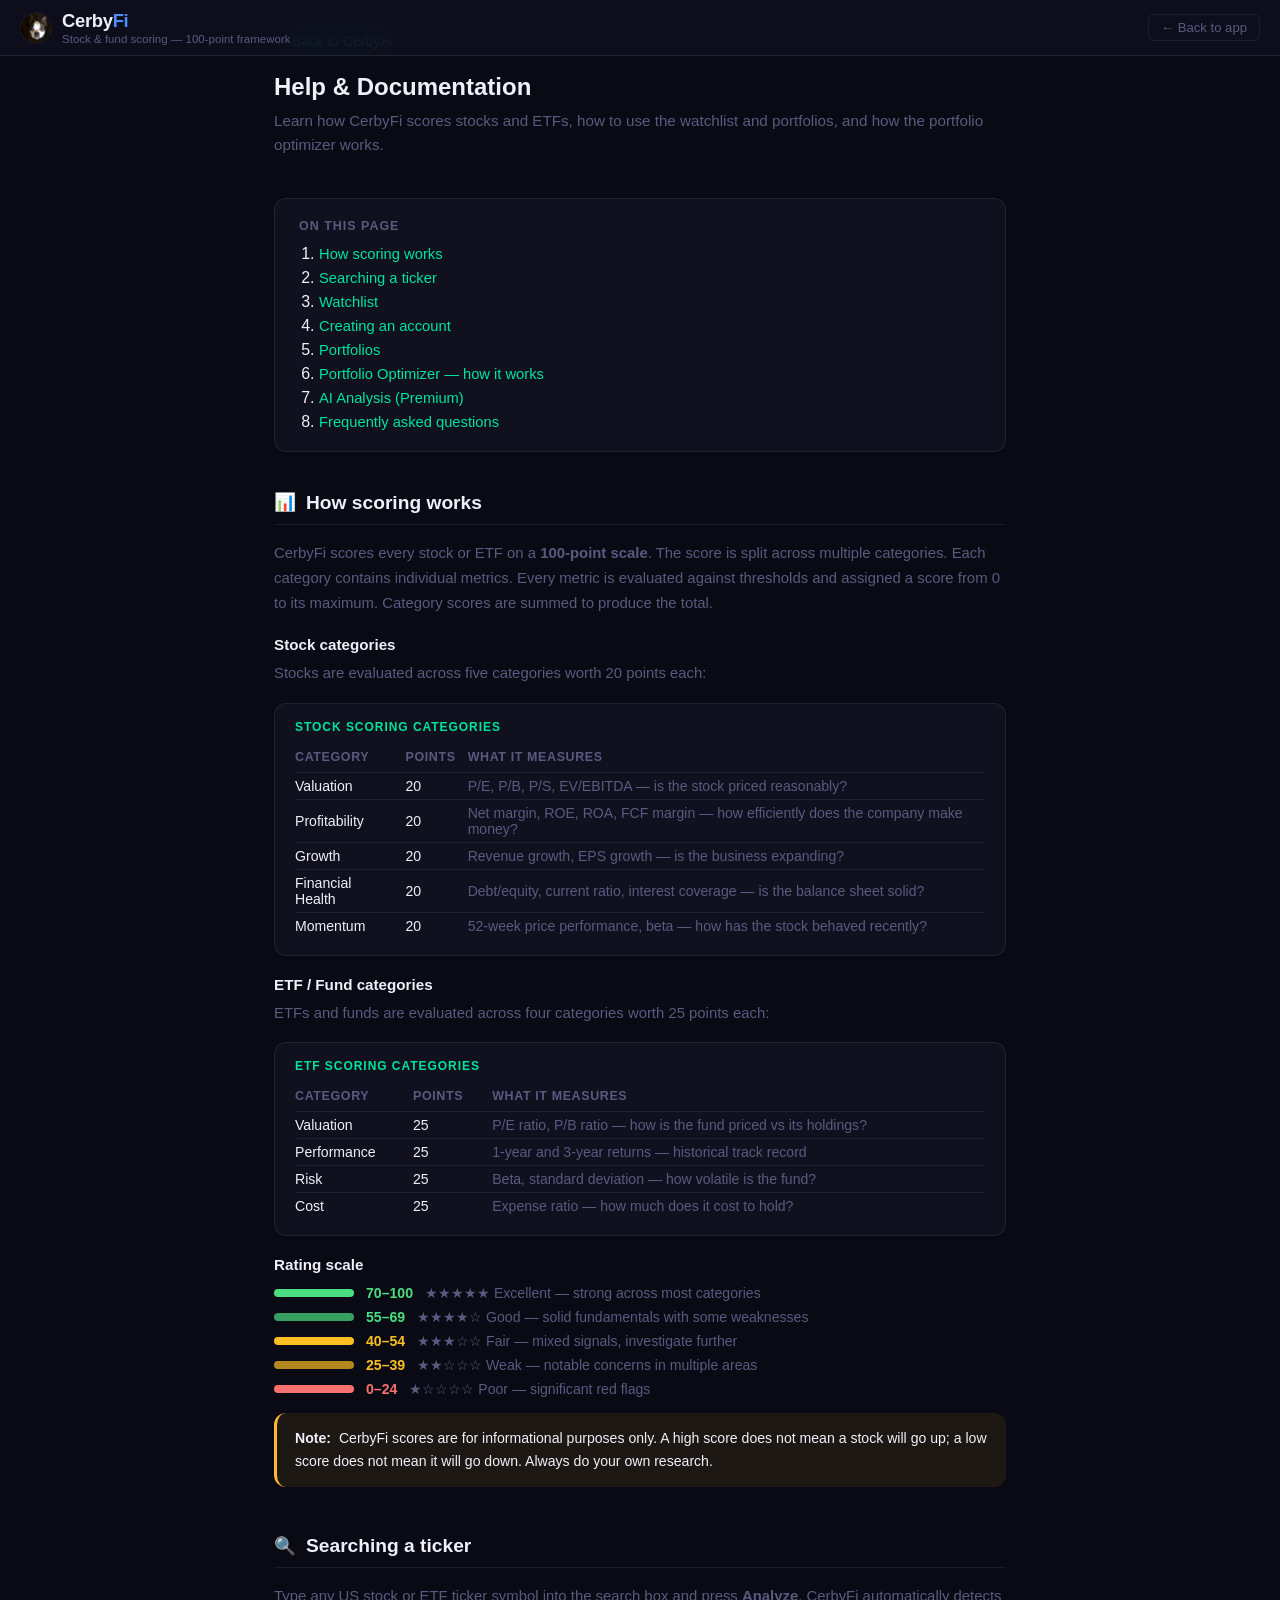
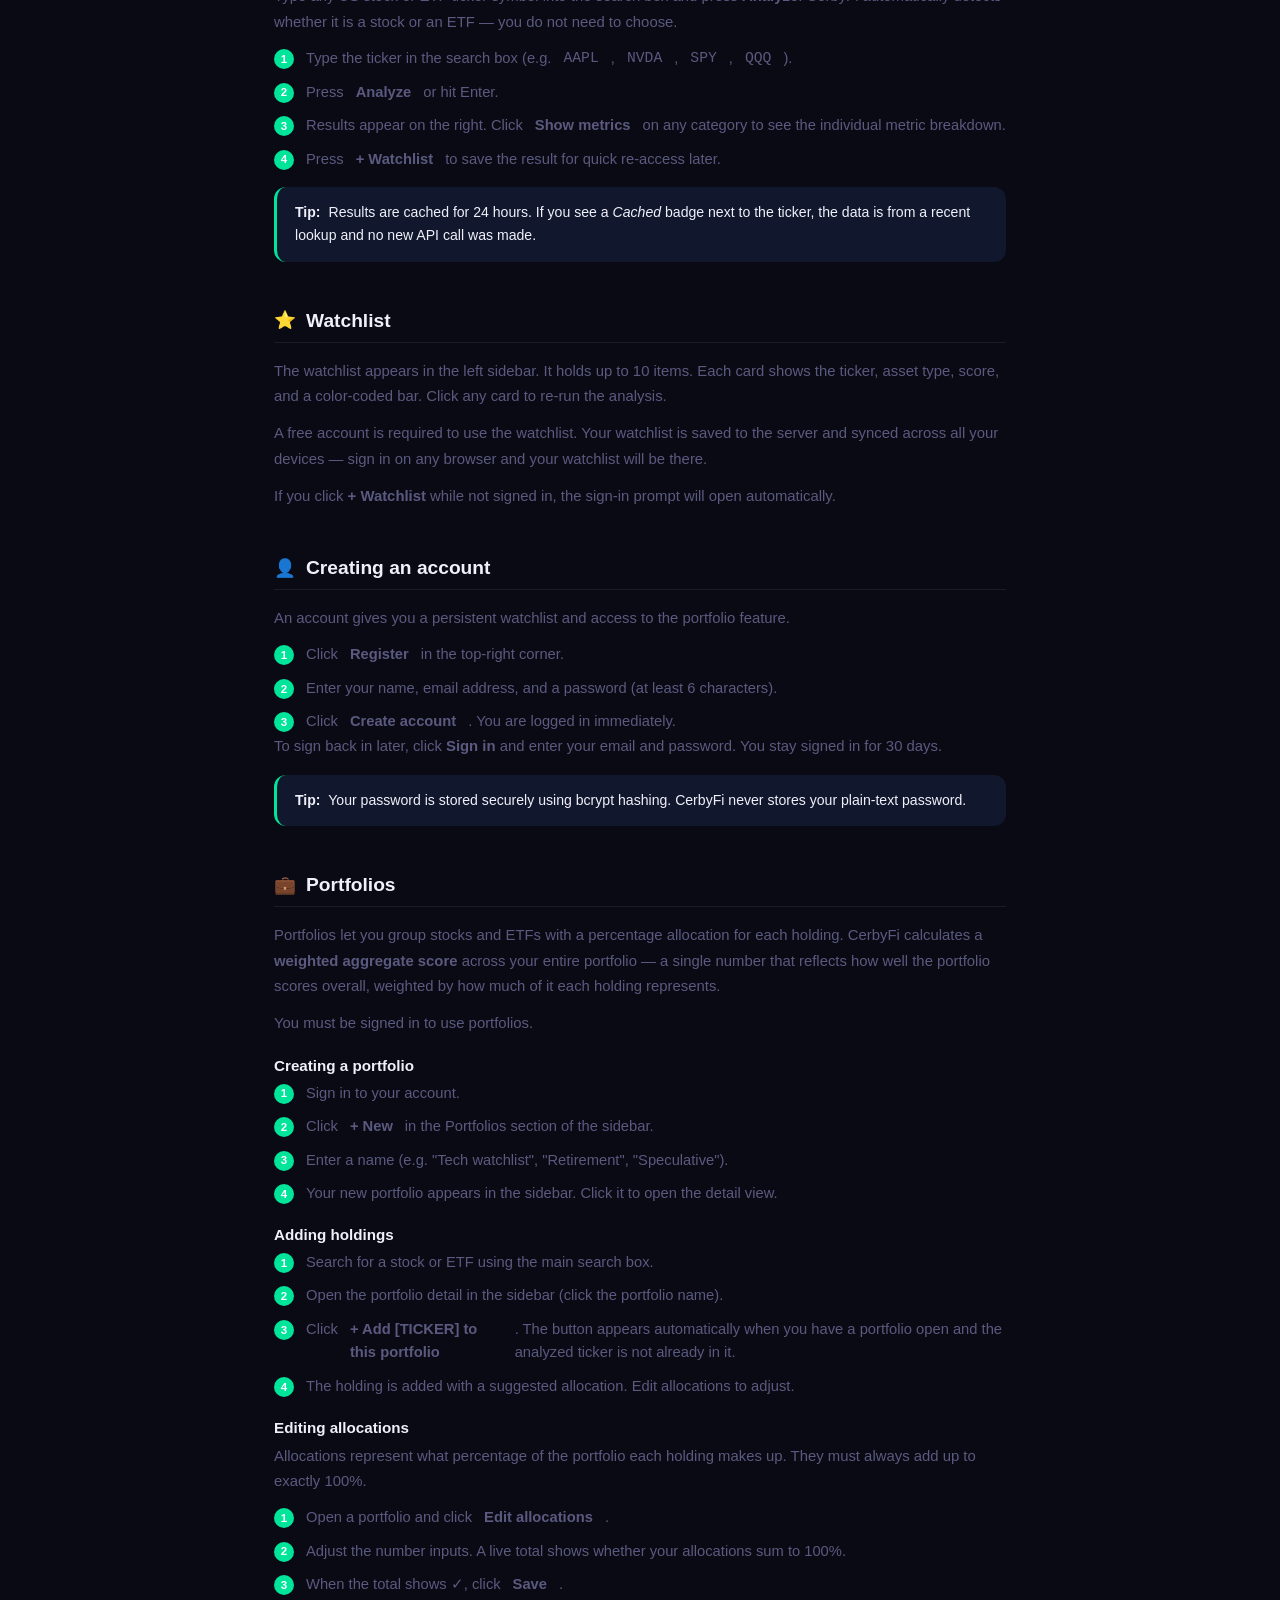
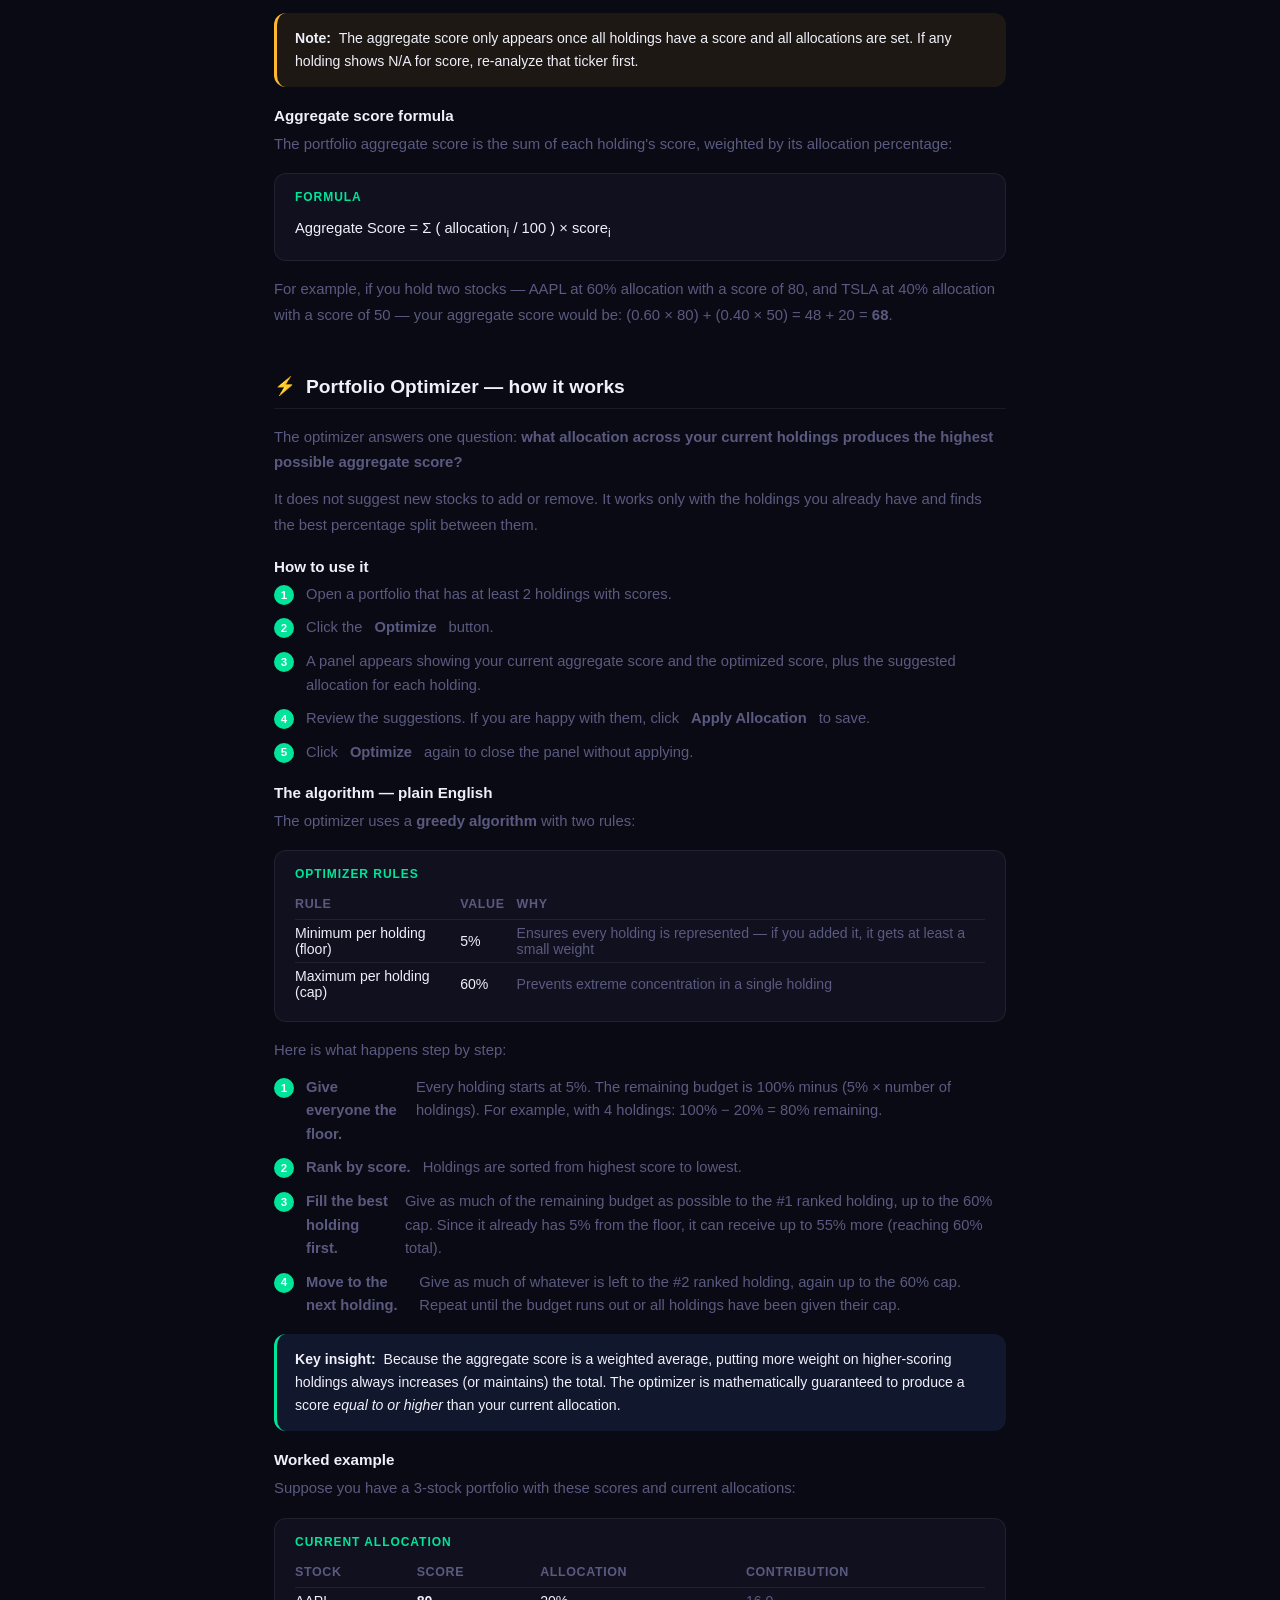
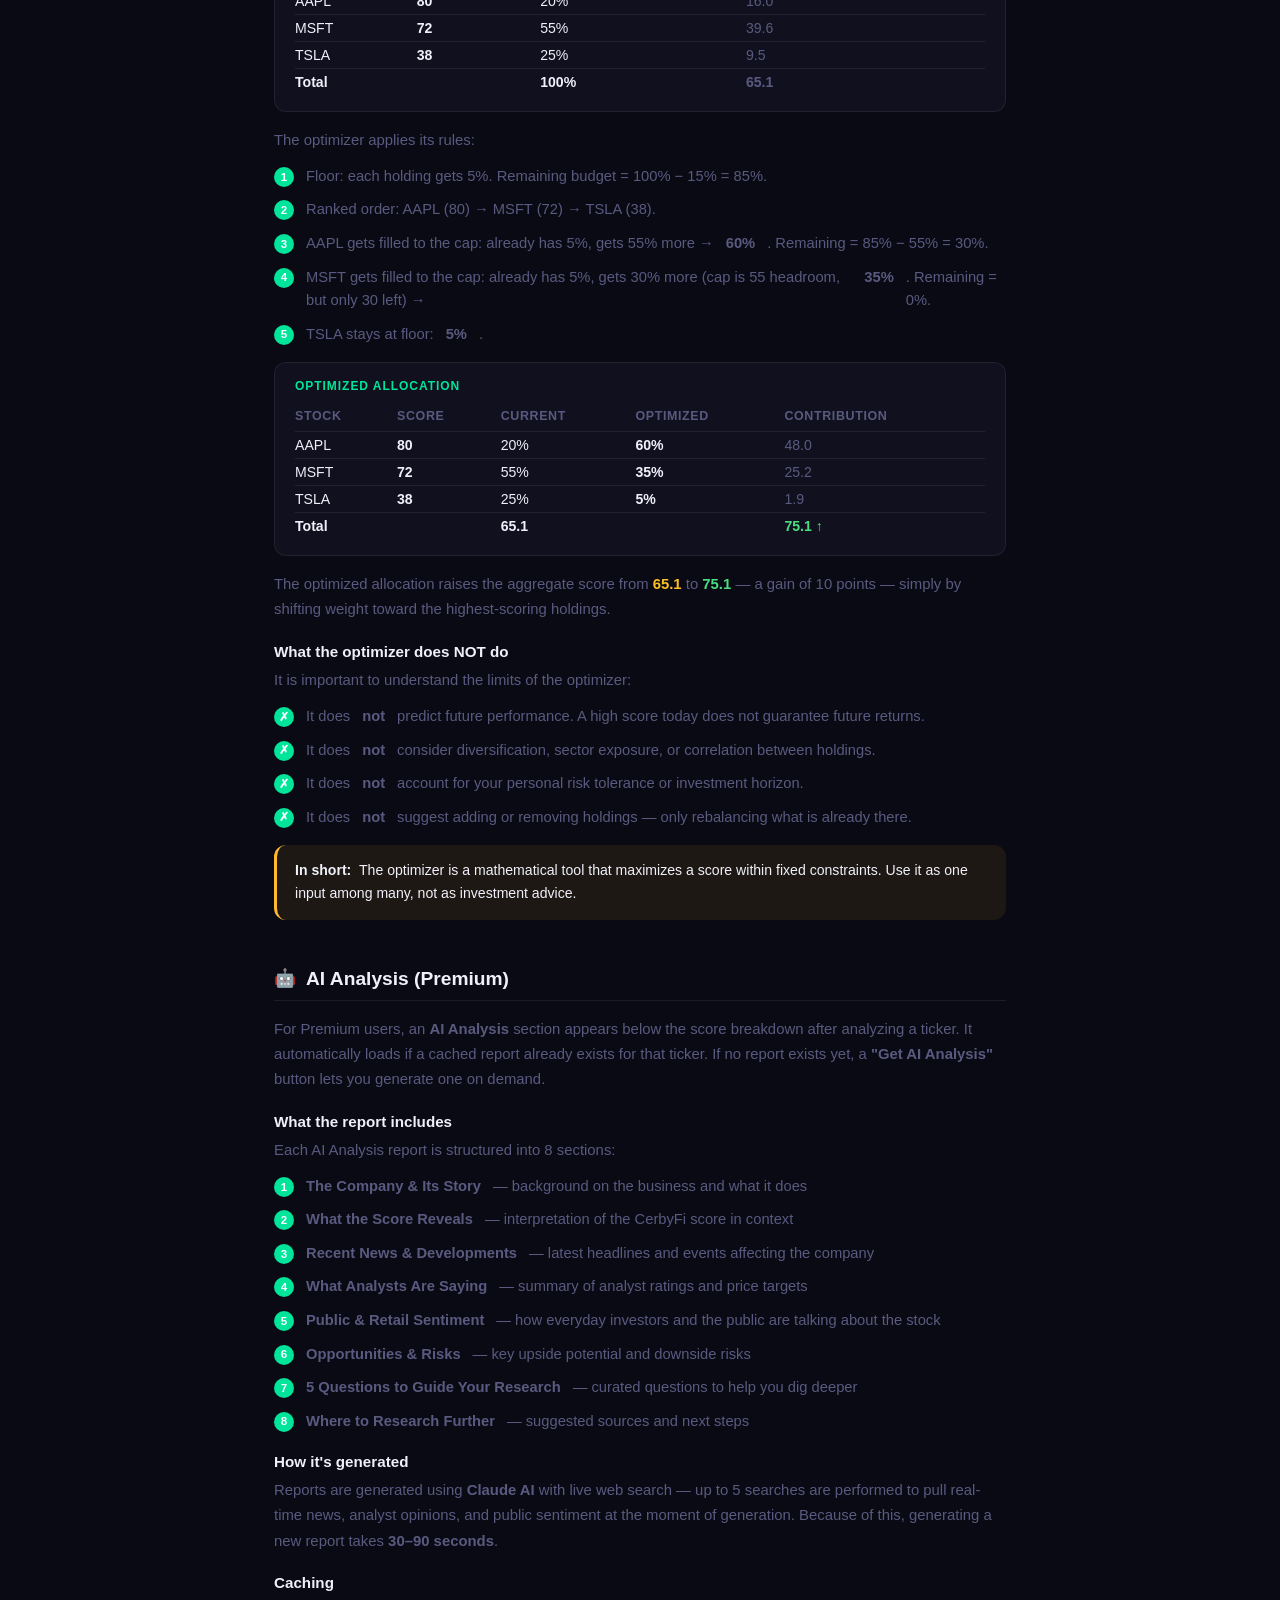
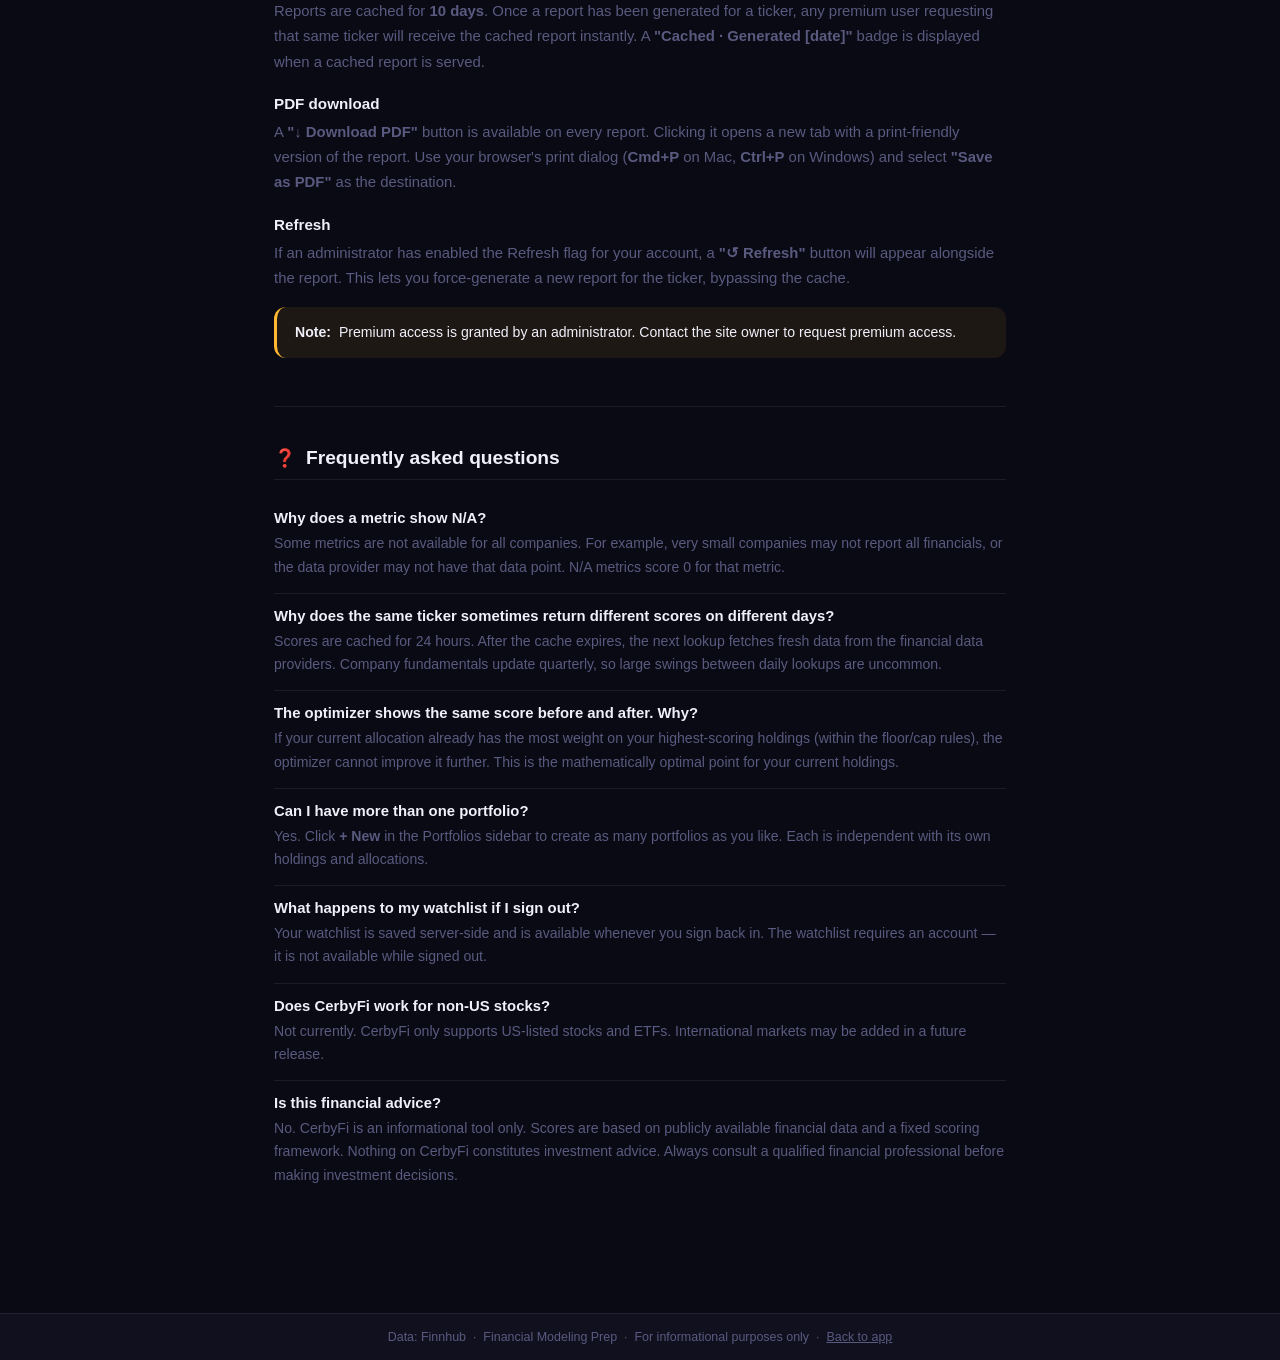
==== commit 0f350005: "Blue Fi accent, tagline in brand, glass morphism panels - CerbyFi brand: Fi now blue (#4f8ef7) match" ====
--- a/frontend/help.html
+++ b/frontend/help.html
@@ -257,7 +257,10 @@
 <header class="topbar">
   <div class="topbar-brand">
     <img src="logo.png" alt="CerbyFi" class="topbar-logo" />
-    <span class="topbar-name">Cerby<span>Fi</span></span>
+    <div>
+      <span class="topbar-name">Cerby<span>Fi</span></span>
+      <div class="topbar-tagline">Stock &amp; fund scoring — 100-point framework</div>
+    </div>
   </div>
   <div class="topbar-right" style="margin-left:auto;">
     <a href="/" class="auth-link" style="text-decoration:none;">← Back to app</a>
--- a/frontend/style.css
+++ b/frontend/style.css
@@ -8,6 +8,8 @@
   --muted: #5a5a80;
   --accent: #00e599;
   --accent-dim: rgba(0,229,153,0.12);
+  --blue: #4f8ef7;
+  --blue-dim: rgba(79,142,247,0.15);
   --gold: #ffb830;
   --gold-dim: rgba(255,184,48,0.12);
   --red: #ff4d6a;
@@ -36,8 +38,10 @@
   position: fixed;
   top: 0; left: 0; right: 0;
   height: var(--topbar-h);
-  background: var(--surface);
-  border-bottom: 1px solid var(--border);
+  background: rgba(16,16,31,0.72);
+  backdrop-filter: blur(18px);
+  -webkit-backdrop-filter: blur(18px);
+  border-bottom: 1px solid rgba(255,255,255,0.09);
   display: flex;
   align-items: center;
   gap: 16px;
@@ -67,7 +71,14 @@
   letter-spacing: -0.3px;
   white-space: nowrap;
 }
-.topbar-name span { color: var(--accent); }
+.topbar-name span { color: var(--blue); }
+
+.topbar-tagline {
+  font-size: 0.72rem;
+  color: var(--muted);
+  margin-top: 1px;
+  white-space: nowrap;
+}
 
 .topbar-search-form {
   flex: 1;
@@ -153,8 +164,10 @@
 
 /* ── Left nav ── */
 .left-nav {
-  background: var(--surface);
-  border-right: 1px solid var(--border);
+  background: rgba(16,16,31,0.6);
+  backdrop-filter: blur(14px);
+  -webkit-backdrop-filter: blur(14px);
+  border-right: 1px solid rgba(255,255,255,0.07);
   overflow-y: auto;
   padding: 16px 12px;
   display: flex;
@@ -215,8 +228,10 @@
 
 /* ── Right panel ── */
 .right-panel {
-  background: var(--surface);
-  border-left: 1px solid var(--border);
+  background: rgba(16,16,31,0.6);
+  backdrop-filter: blur(14px);
+  -webkit-backdrop-filter: blur(14px);
+  border-left: 1px solid rgba(255,255,255,0.07);
   overflow-y: auto;
   padding: 16px 14px;
 }
@@ -1047,26 +1062,58 @@
   }
 }
 
-/* Small — single column */
+/* Mobile — single column, all panels stacked */
 @media (max-width: 640px) {
   .page-body {
     grid-template-columns: 1fr;
+    grid-template-rows: auto;
+    height: auto;
+    overflow: visible;
   }
   .left-nav {
-    display: none;
-  }
-  .topbar {
-    padding: 0 12px;
-    gap: 10px;
-  }
-  .topbar-brand {
-    display: none;
-  }
-  .topbar-search-form {
-    max-width: none;
+    display: flex;
+    border-right: none;
+    border-bottom: 1px solid var(--border);
+    order: 2;
   }
   .main-area {
     padding: 14px;
+    order: 1;
+    overflow: visible;
+  }
+  .right-panel {
+    display: block;
+    border-left: none;
+    border-top: 1px solid var(--border);
+    overflow: visible;
+    order: 3;
+  }
+  :root {
+    --topbar-h: 100px;
+  }
+  .topbar {
+    flex-wrap: wrap;
+    height: auto;
+    padding: 8px 12px;
+    gap: 6px;
+  }
+  .topbar-brand {
+    display: flex;
+    flex: 1;
+    min-width: 0;
+  }
+  .topbar-right {
+    flex-shrink: 0;
+    margin-left: 0;
+  }
+  .counter-text {
+    display: none;
+  }
+  .topbar-search-form {
+    width: 100%;
+    max-width: none;
+    flex-basis: 100%;
+    order: 3;
   }
   .hero-card {
     flex-direction: column;
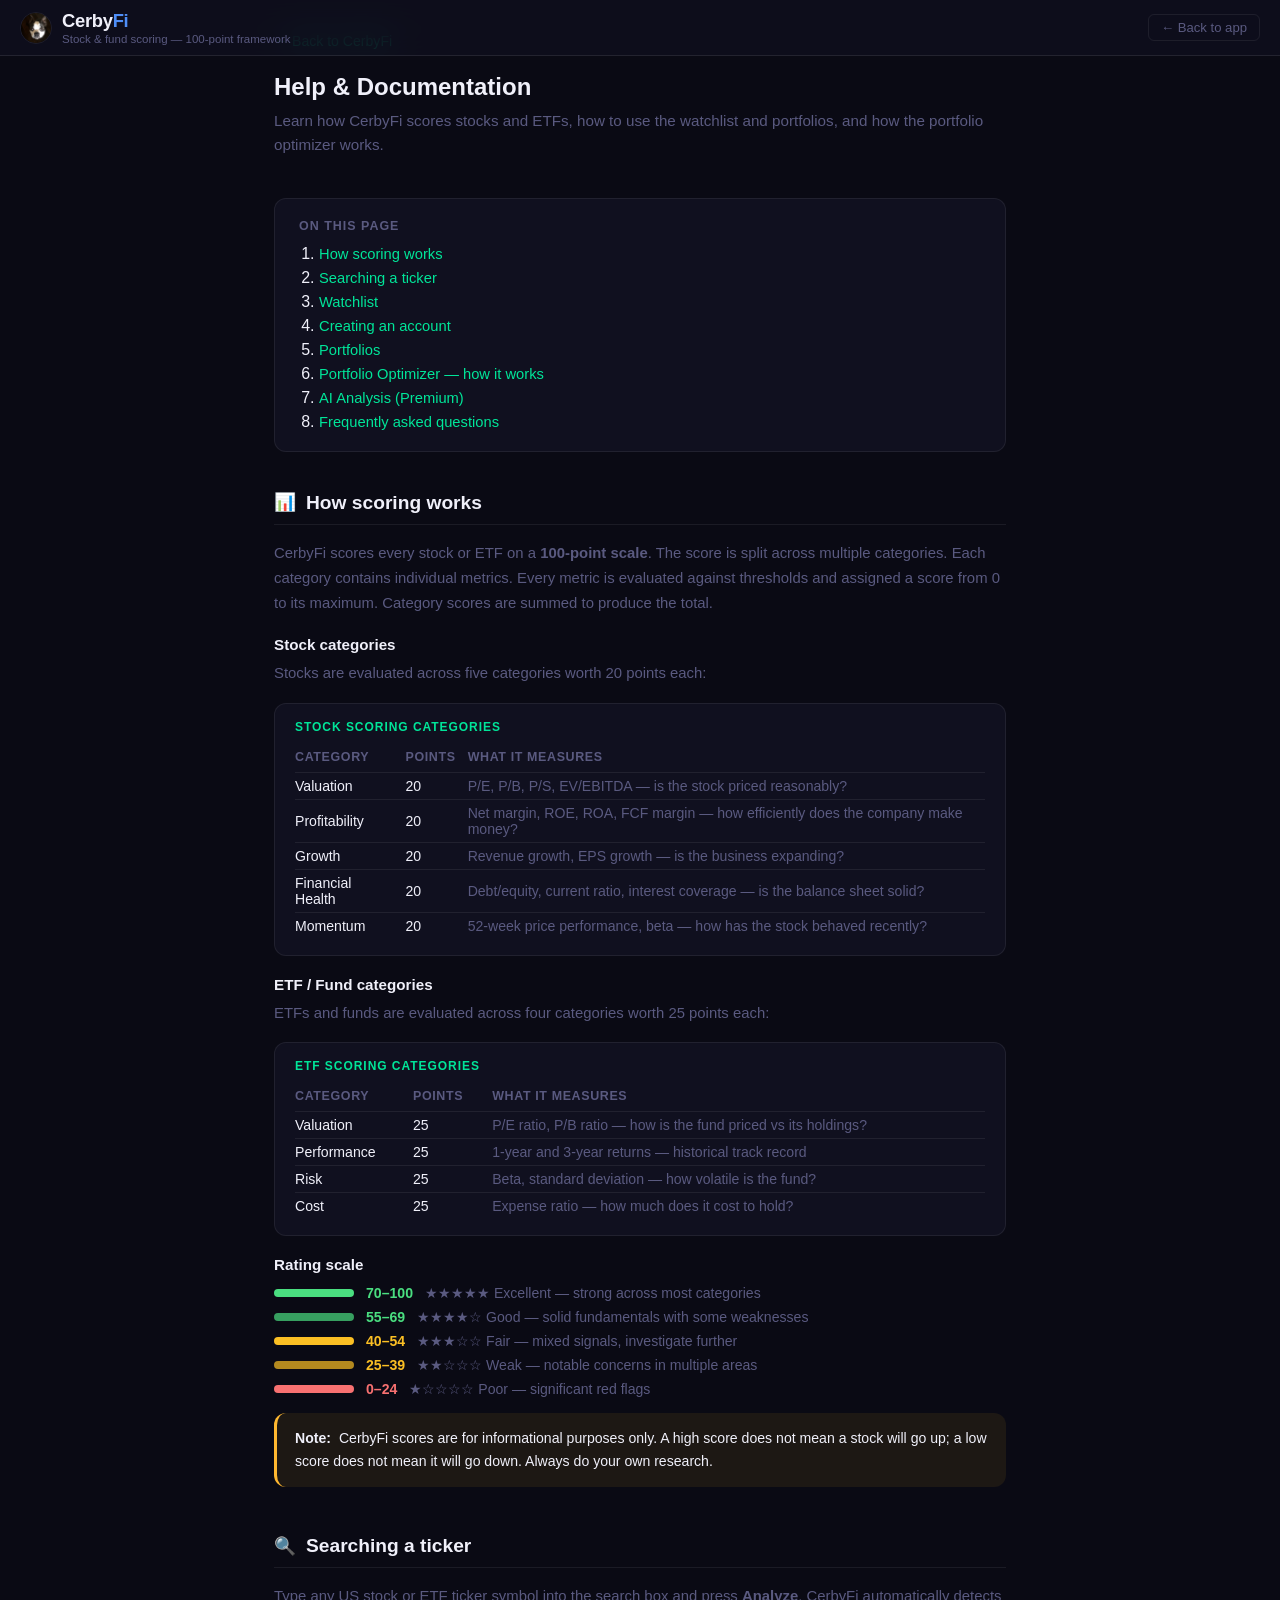
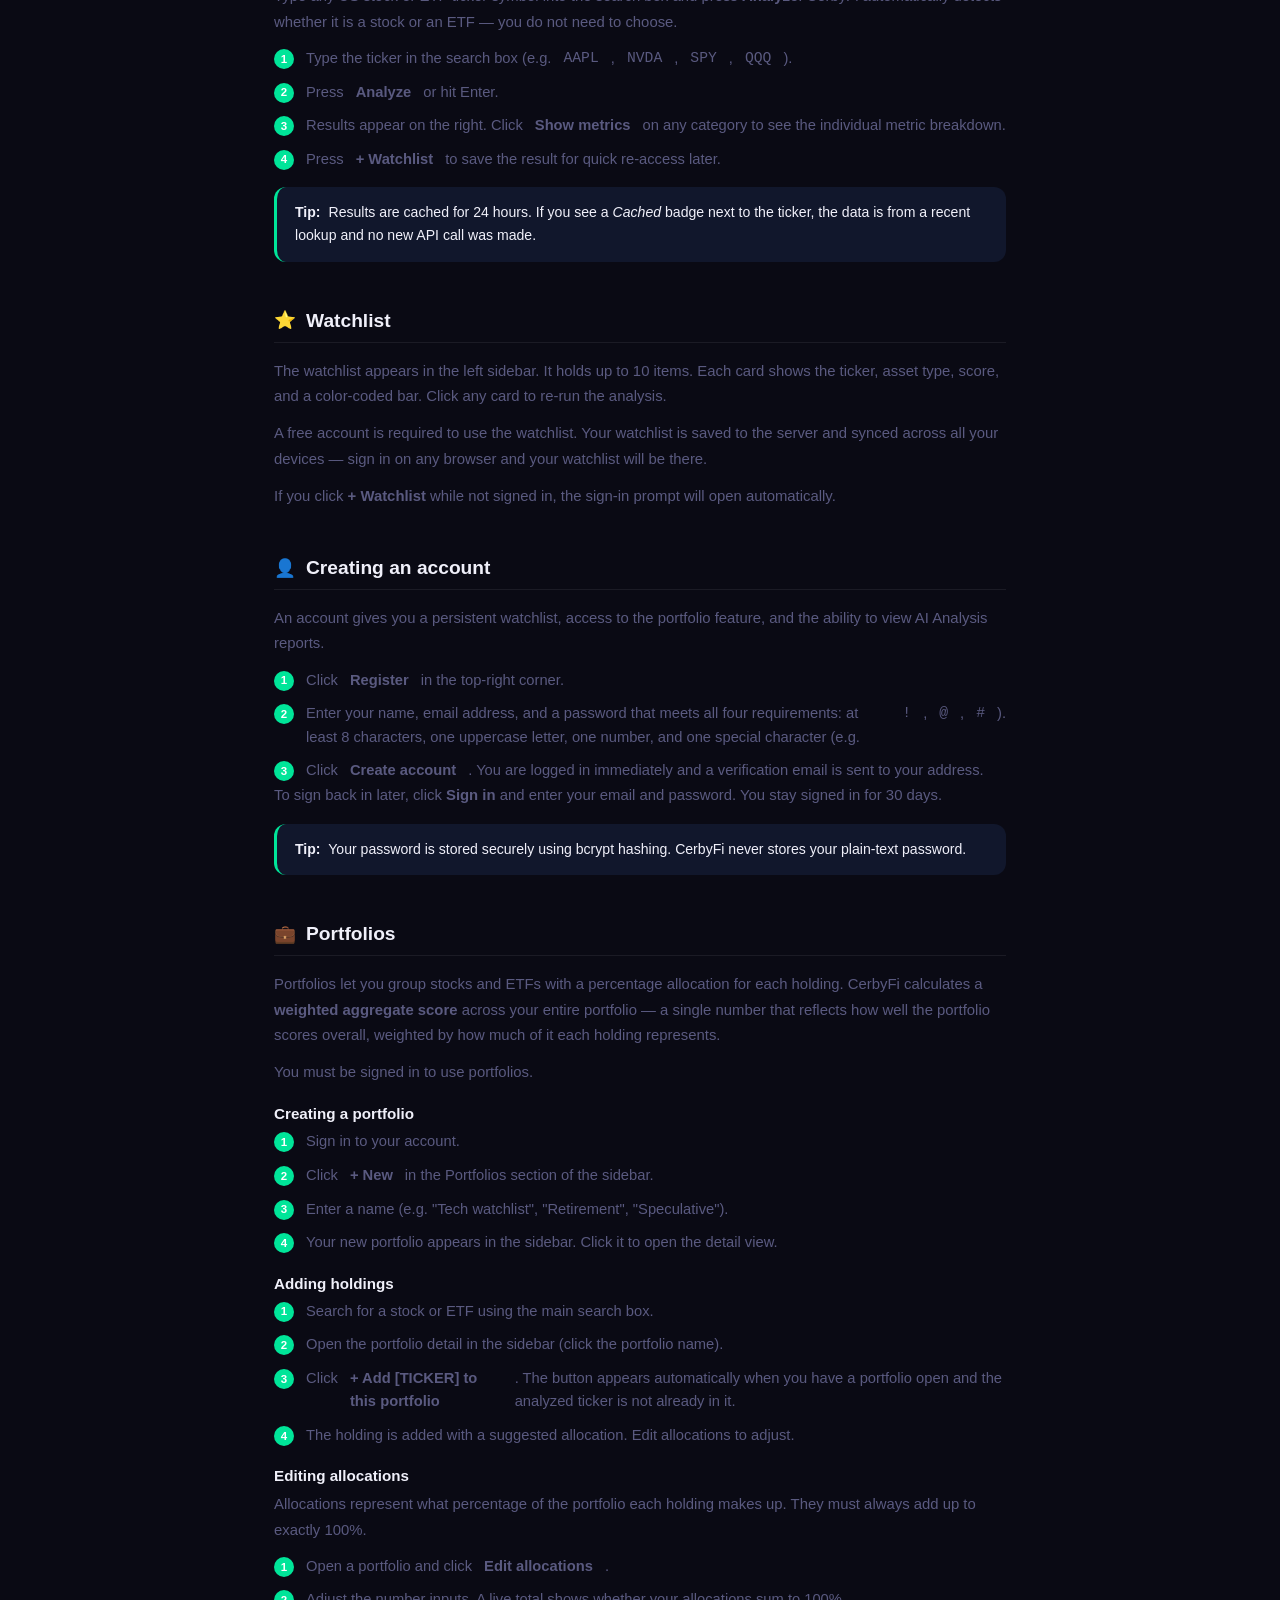
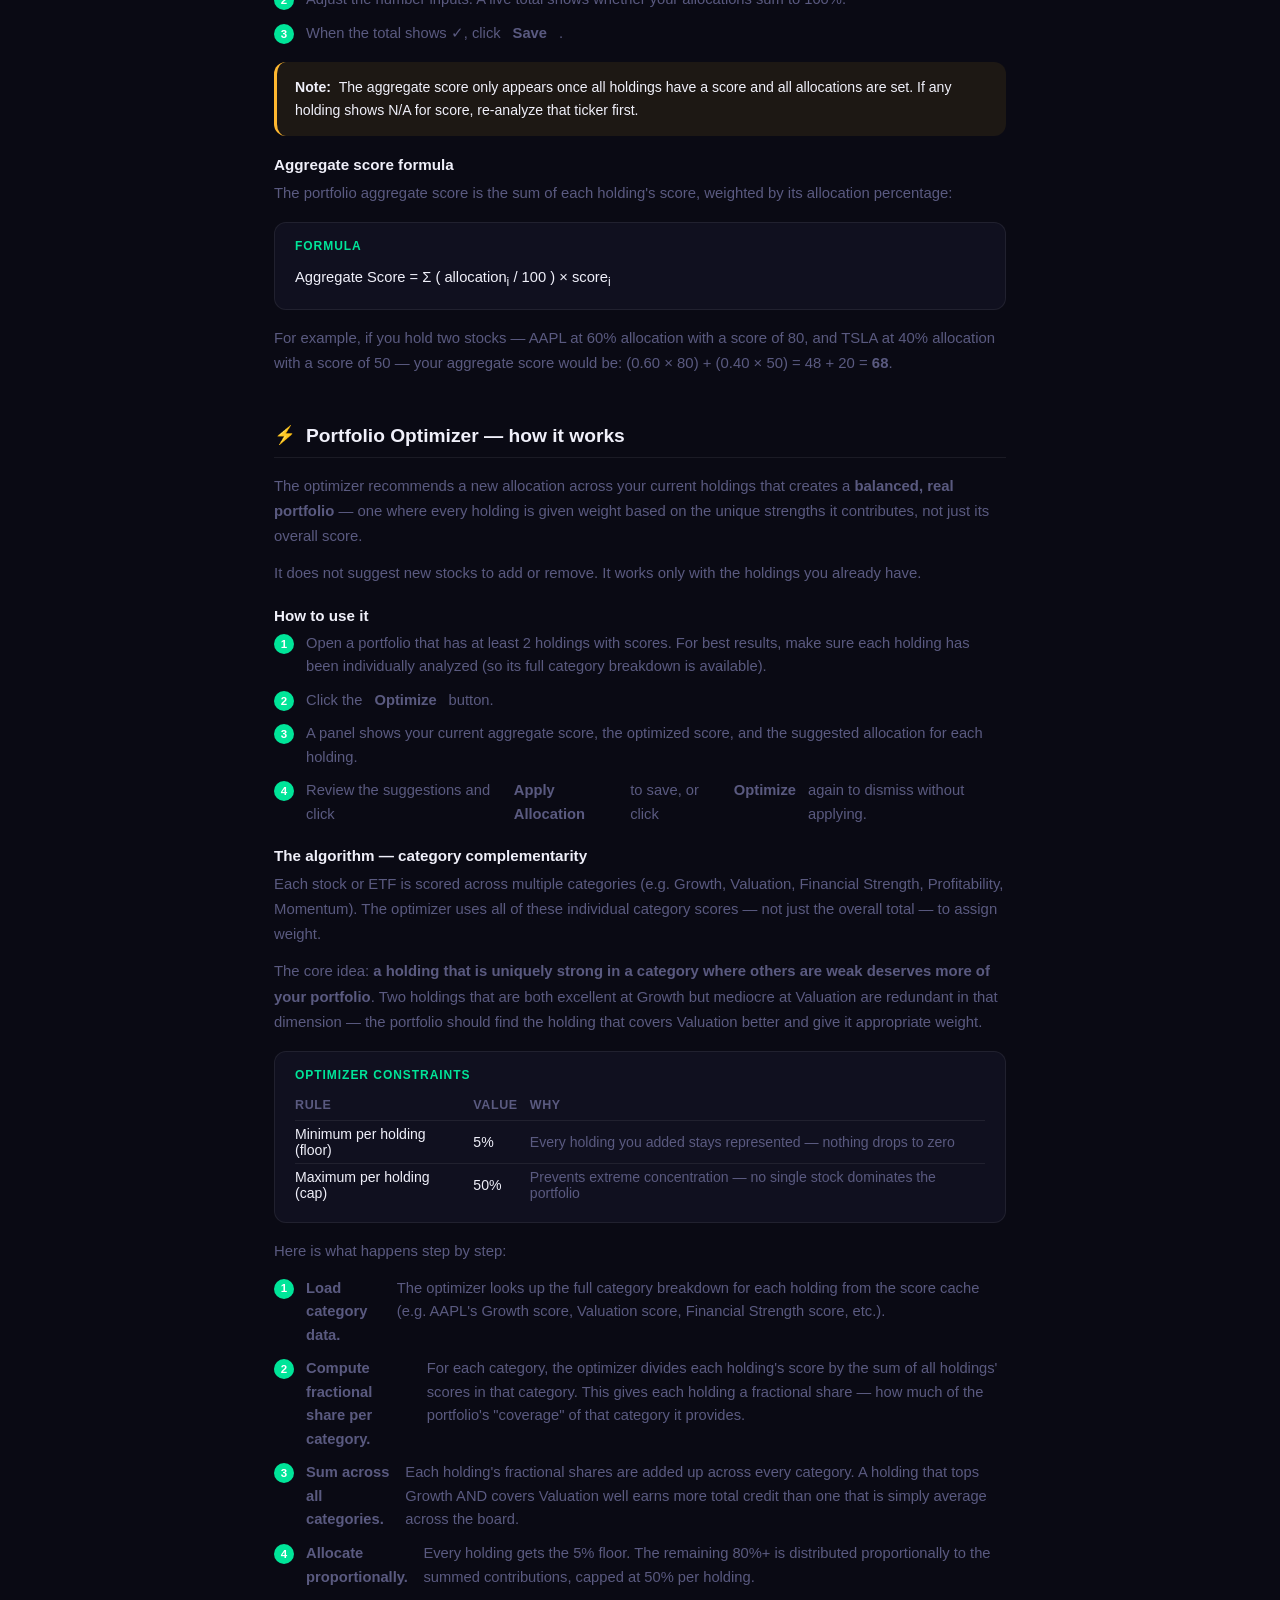
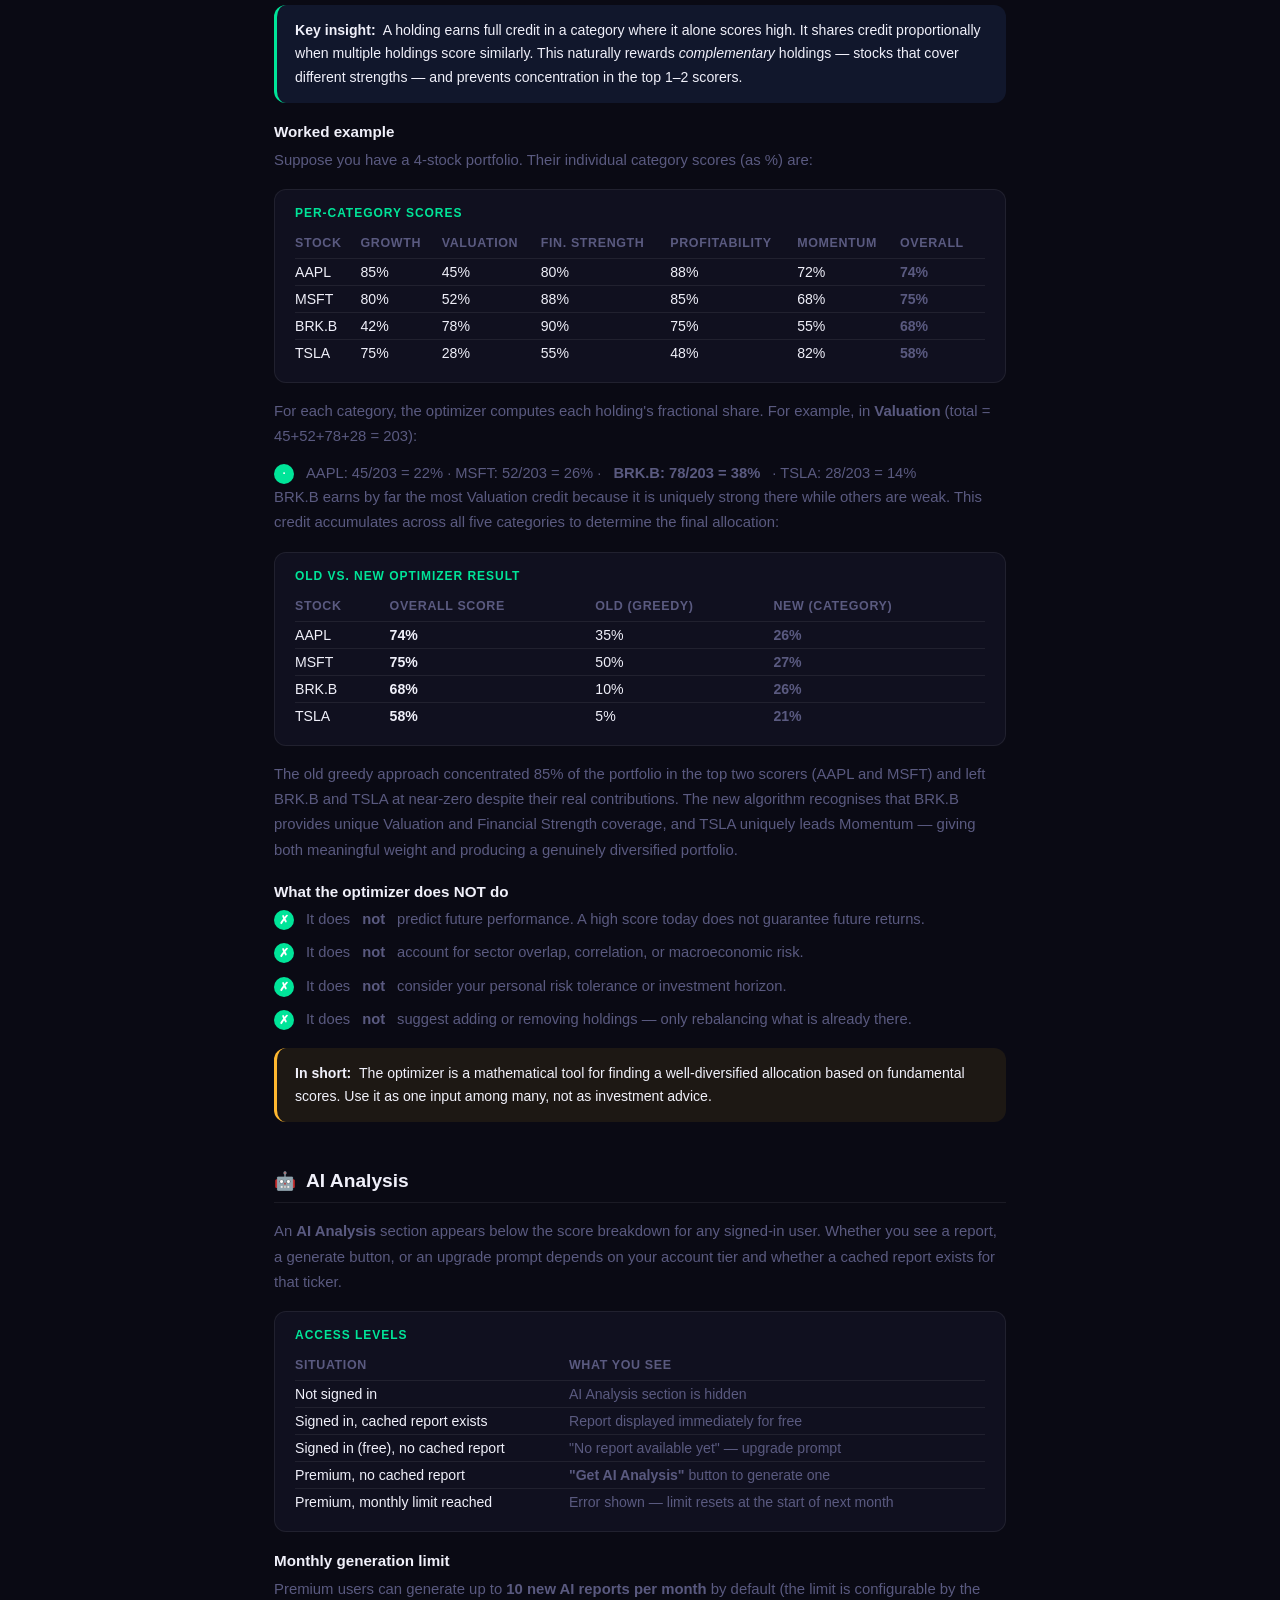
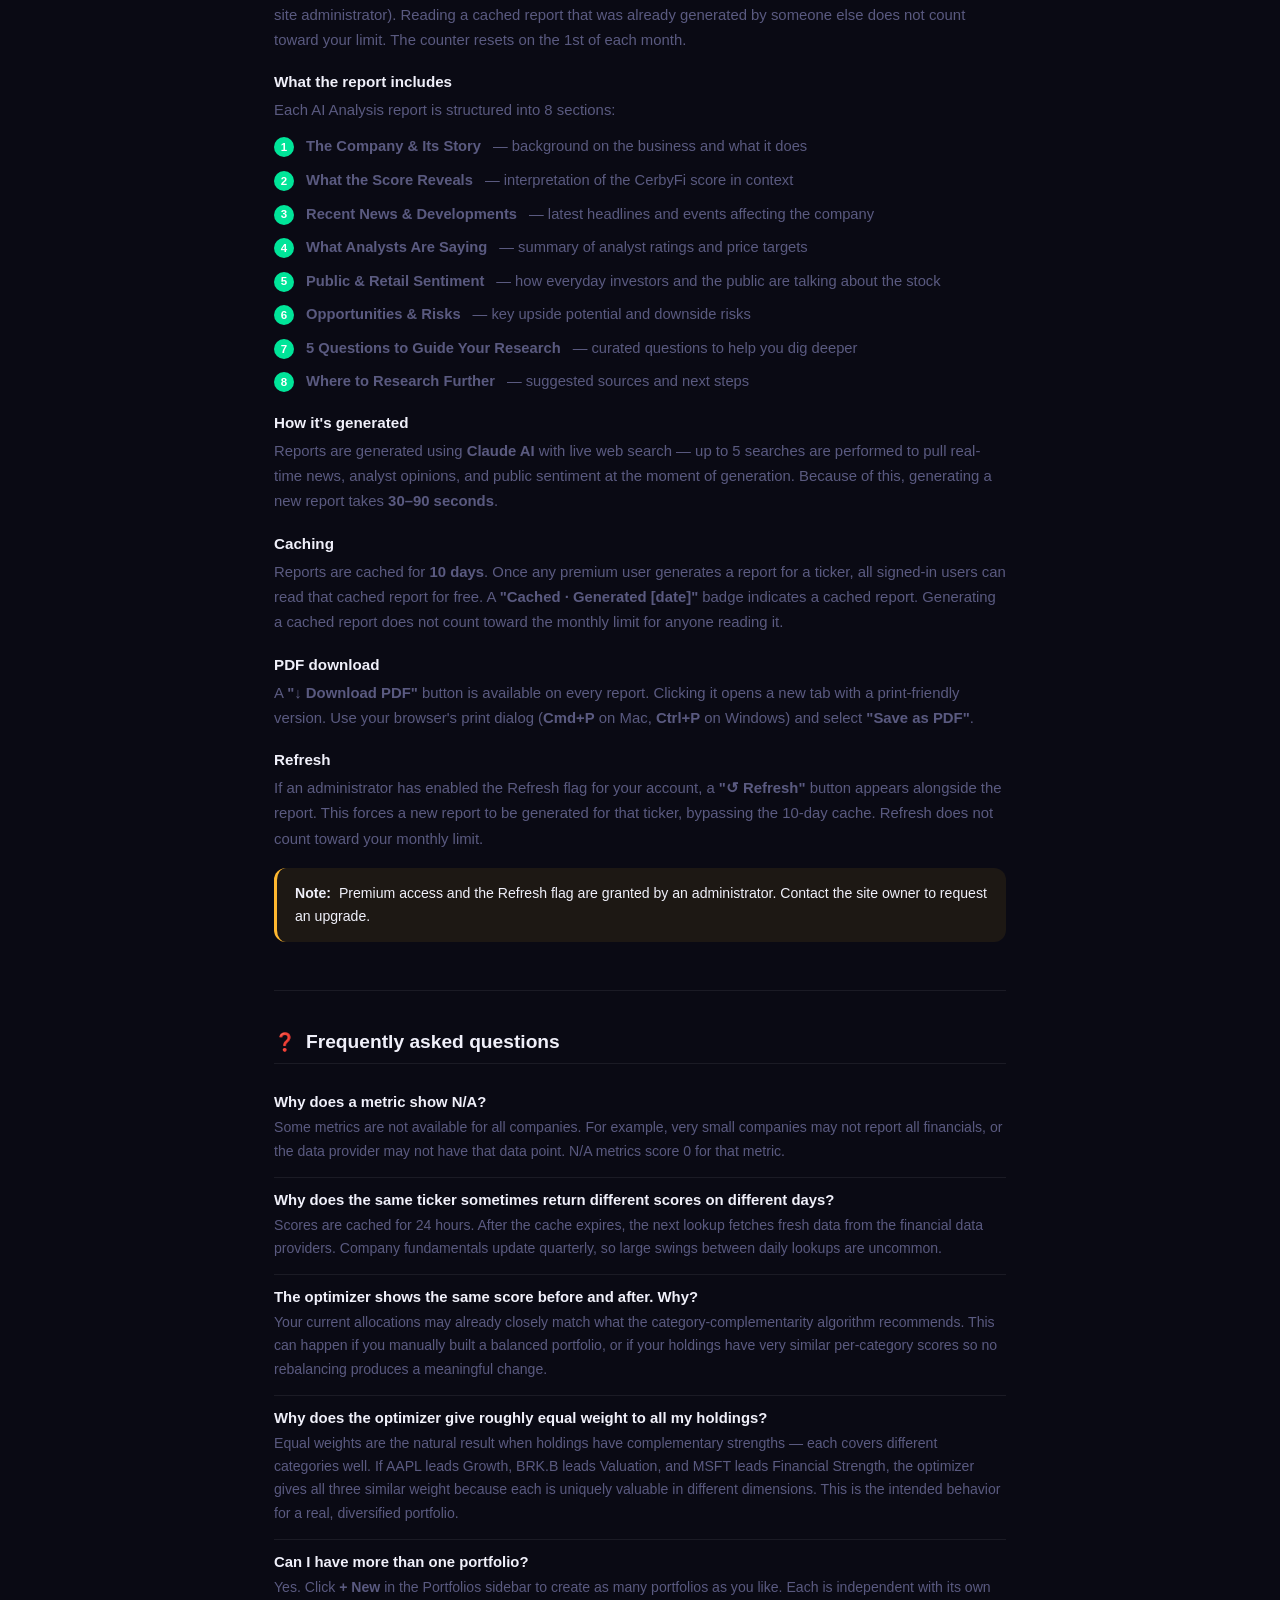
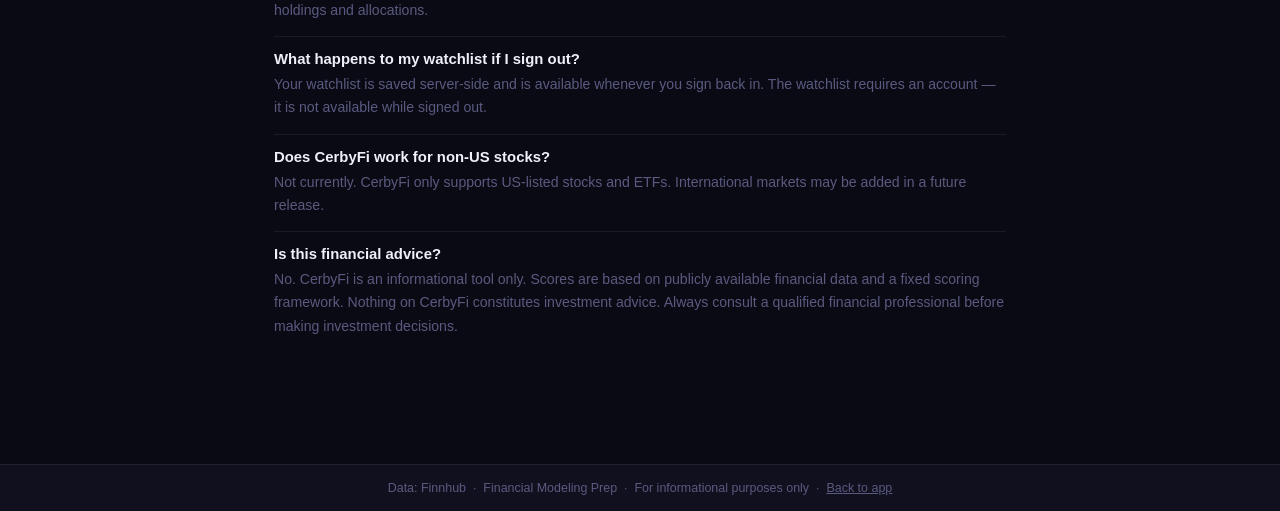
==== commit 7c149945: "Update help page: new optimizer algorithm, AI access tiers, password requirements - Optimizer sectio" ====
--- a/frontend/help.html
+++ b/frontend/help.html
@@ -408,12 +408,12 @@
     <section class="help-section" id="accounts">
       <h3><span class="section-icon">👤</span> Creating an account</h3>
 
-      <p>An account gives you a persistent watchlist and access to the portfolio feature.</p>
+      <p>An account gives you a persistent watchlist, access to the portfolio feature, and the ability to view AI Analysis reports.</p>
 
       <ul class="steps">
         <li><span class="step-num">1</span>Click <strong>Register</strong> in the top-right corner.</li>
-        <li><span class="step-num">2</span>Enter your name, email address, and a password (at least 6 characters).</li>
-        <li><span class="step-num">3</span>Click <strong>Create account</strong>. You are logged in immediately.</li>
+        <li><span class="step-num">2</span>Enter your name, email address, and a password that meets all four requirements: at least 8 characters, one uppercase letter, one number, and one special character (e.g. <code>!</code>, <code>@</code>, <code>#</code>).</li>
+        <li><span class="step-num">3</span>Click <strong>Create account</strong>. You are logged in immediately and a verification email is sent to your address.</li>
       </ul>
 
       <p>To sign back in later, click <strong>Sign in</strong> and enter your email and password. You stay signed in for 30 days.</p>
@@ -484,34 +484,35 @@
     <section class="help-section" id="optimize">
       <h3><span class="section-icon">⚡</span> Portfolio Optimizer — how it works</h3>
 
-      <p>The optimizer answers one question: <strong>what allocation across your current holdings produces the highest possible aggregate score?</strong></p>
-
-      <p>It does not suggest new stocks to add or remove. It works only with the holdings you already have and finds the best percentage split between them.</p>
+      <p>The optimizer recommends a new allocation across your current holdings that creates a <strong>balanced, real portfolio</strong> — one where every holding is given weight based on the unique strengths it contributes, not just its overall score.</p>
+
+      <p>It does not suggest new stocks to add or remove. It works only with the holdings you already have.</p>
 
       <div class="help-subsection">
         <h4>How to use it</h4>
       </div>
       <ul class="steps">
-        <li><span class="step-num">1</span>Open a portfolio that has at least 2 holdings with scores.</li>
+        <li><span class="step-num">1</span>Open a portfolio that has at least 2 holdings with scores. For best results, make sure each holding has been individually analyzed (so its full category breakdown is available).</li>
         <li><span class="step-num">2</span>Click the <strong>Optimize</strong> button.</li>
-        <li><span class="step-num">3</span>A panel appears showing your current aggregate score and the optimized score, plus the suggested allocation for each holding.</li>
-        <li><span class="step-num">4</span>Review the suggestions. If you are happy with them, click <strong>Apply Allocation</strong> to save.</li>
-        <li><span class="step-num">5</span>Click <strong>Optimize</strong> again to close the panel without applying.</li>
-      </ul>
-
-      <div class="help-subsection">
-        <h4>The algorithm — plain English</h4>
-      </div>
-
-      <p>The optimizer uses a <strong>greedy algorithm</strong> with two rules:</p>
+        <li><span class="step-num">3</span>A panel shows your current aggregate score, the optimized score, and the suggested allocation for each holding.</li>
+        <li><span class="step-num">4</span>Review the suggestions and click <strong>Apply Allocation</strong> to save, or click <strong>Optimize</strong> again to dismiss without applying.</li>
+      </ul>
+
+      <div class="help-subsection">
+        <h4>The algorithm — category complementarity</h4>
+      </div>
+
+      <p>Each stock or ETF is scored across multiple categories (e.g. Growth, Valuation, Financial Strength, Profitability, Momentum). The optimizer uses all of these individual category scores — not just the overall total — to assign weight.</p>
+
+      <p>The core idea: <strong>a holding that is uniquely strong in a category where others are weak deserves more of your portfolio</strong>. Two holdings that are both excellent at Growth but mediocre at Valuation are redundant in that dimension — the portfolio should find the holding that covers Valuation better and give it appropriate weight.</p>
 
       <div class="example-box">
-        <div class="example-box-title">Optimizer rules</div>
+        <div class="example-box-title">Optimizer constraints</div>
         <table class="example-table">
           <thead><tr><th>Rule</th><th>Value</th><th>Why</th></tr></thead>
           <tbody>
-            <tr><td>Minimum per holding (floor)</td><td>5%</td><td>Ensures every holding is represented — if you added it, it gets at least a small weight</td></tr>
-            <tr><td>Maximum per holding (cap)</td><td>60%</td><td>Prevents extreme concentration in a single holding</td></tr>
+            <tr><td>Minimum per holding (floor)</td><td>5%</td><td>Every holding you added stays represented — nothing drops to zero</td></tr>
+            <tr><td>Maximum per holding (cap)</td><td>50%</td><td>Prevents extreme concentration — no single stock dominates the portfolio</td></tr>
           </tbody>
         </table>
       </div>
@@ -519,104 +520,95 @@
       <p>Here is what happens step by step:</p>
 
       <ul class="steps">
-        <li><span class="step-num">1</span><strong>Give everyone the floor.</strong> Every holding starts at 5%. The remaining budget is 100% minus (5% × number of holdings). For example, with 4 holdings: 100% − 20% = 80% remaining.</li>
-        <li><span class="step-num">2</span><strong>Rank by score.</strong> Holdings are sorted from highest score to lowest.</li>
-        <li><span class="step-num">3</span><strong>Fill the best holding first.</strong> Give as much of the remaining budget as possible to the #1 ranked holding, up to the 60% cap. Since it already has 5% from the floor, it can receive up to 55% more (reaching 60% total).</li>
-        <li><span class="step-num">4</span><strong>Move to the next holding.</strong> Give as much of whatever is left to the #2 ranked holding, again up to the 60% cap. Repeat until the budget runs out or all holdings have been given their cap.</li>
+        <li><span class="step-num">1</span><strong>Load category data.</strong> The optimizer looks up the full category breakdown for each holding from the score cache (e.g. AAPL's Growth score, Valuation score, Financial Strength score, etc.).</li>
+        <li><span class="step-num">2</span><strong>Compute fractional share per category.</strong> For each category, the optimizer divides each holding's score by the sum of all holdings' scores in that category. This gives each holding a fractional share — how much of the portfolio's "coverage" of that category it provides.</li>
+        <li><span class="step-num">3</span><strong>Sum across all categories.</strong> Each holding's fractional shares are added up across every category. A holding that tops Growth AND covers Valuation well earns more total credit than one that is simply average across the board.</li>
+        <li><span class="step-num">4</span><strong>Allocate proportionally.</strong> Every holding gets the 5% floor. The remaining 80%+ is distributed proportionally to the summed contributions, capped at 50% per holding.</li>
       </ul>
 
       <div class="callout callout-tip">
-        <span class="callout-label">Key insight:</span> Because the aggregate score is a weighted average, putting more weight on higher-scoring holdings always increases (or maintains) the total. The optimizer is mathematically guaranteed to produce a score <em>equal to or higher</em> than your current allocation.
+        <span class="callout-label">Key insight:</span> A holding earns full credit in a category where it alone scores high. It shares credit proportionally when multiple holdings score similarly. This naturally rewards <em>complementary</em> holdings — stocks that cover different strengths — and prevents concentration in the top 1–2 scorers.
       </div>
 
       <div class="help-subsection">
         <h4>Worked example</h4>
       </div>
 
-      <p>Suppose you have a 3-stock portfolio with these scores and current allocations:</p>
+      <p>Suppose you have a 4-stock portfolio. Their individual category scores (as %) are:</p>
 
       <div class="example-box">
-        <div class="example-box-title">Current allocation</div>
+        <div class="example-box-title">Per-category scores</div>
         <table class="example-table">
-          <thead><tr><th>Stock</th><th>Score</th><th>Allocation</th><th>Contribution</th></tr></thead>
+          <thead><tr><th>Stock</th><th>Growth</th><th>Valuation</th><th>Fin. Strength</th><th>Profitability</th><th>Momentum</th><th>Overall</th></tr></thead>
           <tbody>
-            <tr><td>AAPL</td><td class="score-green">80</td><td>20%</td><td>16.0</td></tr>
-            <tr><td>MSFT</td><td class="score-green">72</td><td>55%</td><td>39.6</td></tr>
-            <tr><td>TSLA</td><td class="score-red">38</td><td>25%</td><td>9.5</td></tr>
-            <tr><td><strong>Total</strong></td><td></td><td><strong>100%</strong></td><td><strong>65.1</strong></td></tr>
+            <tr><td>AAPL</td><td>85%</td><td>45%</td><td>80%</td><td>88%</td><td>72%</td><td class="score-green">74%</td></tr>
+            <tr><td>MSFT</td><td>80%</td><td>52%</td><td>88%</td><td>85%</td><td>68%</td><td class="score-green">75%</td></tr>
+            <tr><td>BRK.B</td><td>42%</td><td>78%</td><td>90%</td><td>75%</td><td>55%</td><td class="score-green">68%</td></tr>
+            <tr><td>TSLA</td><td>75%</td><td>28%</td><td>55%</td><td>48%</td><td>82%</td><td class="score-amber">58%</td></tr>
           </tbody>
         </table>
       </div>
 
-      <p>The optimizer applies its rules:</p>
-      <ul class="steps">
-        <li><span class="step-num">1</span>Floor: each holding gets 5%. Remaining budget = 100% − 15% = 85%.</li>
-        <li><span class="step-num">2</span>Ranked order: AAPL (80) → MSFT (72) → TSLA (38).</li>
-        <li><span class="step-num">3</span>AAPL gets filled to the cap: already has 5%, gets 55% more → <strong>60%</strong>. Remaining = 85% − 55% = 30%.</li>
-        <li><span class="step-num">4</span>MSFT gets filled to the cap: already has 5%, gets 30% more (cap is 55 headroom, but only 30 left) → <strong>35%</strong>. Remaining = 0%.</li>
-        <li><span class="step-num">5</span>TSLA stays at floor: <strong>5%</strong>.</li>
-      </ul>
+      <p>For each category, the optimizer computes each holding's fractional share. For example, in <strong>Valuation</strong> (total = 45+52+78+28 = 203):</p>
+      <ul class="steps" style="margin-top:8px;">
+        <li><span class="step-num">·</span>AAPL: 45/203 = 22% · MSFT: 52/203 = 26% · <strong>BRK.B: 78/203 = 38%</strong> · TSLA: 28/203 = 14%</li>
+      </ul>
+      <p>BRK.B earns by far the most Valuation credit because it is uniquely strong there while others are weak. This credit accumulates across all five categories to determine the final allocation:</p>
 
       <div class="example-box">
-        <div class="example-box-title">Optimized allocation</div>
+        <div class="example-box-title">Old vs. new optimizer result</div>
         <table class="example-table">
-          <thead><tr><th>Stock</th><th>Score</th><th>Current</th><th>Optimized</th><th>Contribution</th></tr></thead>
+          <thead><tr><th>Stock</th><th>Overall score</th><th>Old (greedy)</th><th>New (category)</th></tr></thead>
           <tbody>
-            <tr>
-              <td>AAPL</td>
-              <td class="score-green">80</td>
-              <td>20%</td>
-              <td class="arrow-cell">60%</td>
-              <td>48.0</td>
-            </tr>
-            <tr>
-              <td>MSFT</td>
-              <td class="score-green">72</td>
-              <td>55%</td>
-              <td class="arrow-cell">35%</td>
-              <td>25.2</td>
-            </tr>
-            <tr>
-              <td>TSLA</td>
-              <td class="score-red">38</td>
-              <td>25%</td>
-              <td class="arrow-cell">5%</td>
-              <td>1.9</td>
-            </tr>
-            <tr>
-              <td><strong>Total</strong></td>
-              <td></td>
-              <td><strong>65.1</strong></td>
-              <td></td>
-              <td><strong class="score-green">75.1 ↑</strong></td>
-            </tr>
+            <tr><td>AAPL</td><td class="score-green">74%</td><td>35%</td><td class="arrow-cell">26%</td></tr>
+            <tr><td>MSFT</td><td class="score-green">75%</td><td>50%</td><td class="arrow-cell">27%</td></tr>
+            <tr><td>BRK.B</td><td class="score-green">68%</td><td>10%</td><td class="arrow-cell">26%</td></tr>
+            <tr><td>TSLA</td><td class="score-amber">58%</td><td>5%</td><td class="arrow-cell">21%</td></tr>
           </tbody>
         </table>
       </div>
 
-      <p>The optimized allocation raises the aggregate score from <span class="score-amber">65.1</span> to <span class="score-green">75.1</span> — a gain of 10 points — simply by shifting weight toward the highest-scoring holdings.</p>
+      <p>The old greedy approach concentrated 85% of the portfolio in the top two scorers (AAPL and MSFT) and left BRK.B and TSLA at near-zero despite their real contributions. The new algorithm recognises that BRK.B provides unique Valuation and Financial Strength coverage, and TSLA uniquely leads Momentum — giving both meaningful weight and producing a genuinely diversified portfolio.</p>
 
       <div class="help-subsection">
         <h4>What the optimizer does NOT do</h4>
       </div>
-      <p>It is important to understand the limits of the optimizer:</p>
       <ul class="steps">
         <li><span class="step-num">✗</span>It does <strong>not</strong> predict future performance. A high score today does not guarantee future returns.</li>
-        <li><span class="step-num">✗</span>It does <strong>not</strong> consider diversification, sector exposure, or correlation between holdings.</li>
-        <li><span class="step-num">✗</span>It does <strong>not</strong> account for your personal risk tolerance or investment horizon.</li>
+        <li><span class="step-num">✗</span>It does <strong>not</strong> account for sector overlap, correlation, or macroeconomic risk.</li>
+        <li><span class="step-num">✗</span>It does <strong>not</strong> consider your personal risk tolerance or investment horizon.</li>
         <li><span class="step-num">✗</span>It does <strong>not</strong> suggest adding or removing holdings — only rebalancing what is already there.</li>
       </ul>
 
       <div class="callout callout-note">
-        <span class="callout-label">In short:</span> The optimizer is a mathematical tool that maximizes a score within fixed constraints. Use it as one input among many, not as investment advice.
+        <span class="callout-label">In short:</span> The optimizer is a mathematical tool for finding a well-diversified allocation based on fundamental scores. Use it as one input among many, not as investment advice.
       </div>
     </section>
 
     <!-- ── 7. AI Analysis ────────────────────────────────────── -->
     <section class="help-section" id="ai-analysis">
-      <h3><span class="section-icon">🤖</span> AI Analysis (Premium)</h3>
-
-      <p>For Premium users, an <strong>AI Analysis</strong> section appears below the score breakdown after analyzing a ticker. It automatically loads if a cached report already exists for that ticker. If no report exists yet, a <strong>"Get AI Analysis"</strong> button lets you generate one on demand.</p>
+      <h3><span class="section-icon">🤖</span> AI Analysis</h3>
+
+      <p>An <strong>AI Analysis</strong> section appears below the score breakdown for any signed-in user. Whether you see a report, a generate button, or an upgrade prompt depends on your account tier and whether a cached report exists for that ticker.</p>
+
+      <div class="example-box">
+        <div class="example-box-title">Access levels</div>
+        <table class="example-table">
+          <thead><tr><th>Situation</th><th>What you see</th></tr></thead>
+          <tbody>
+            <tr><td>Not signed in</td><td>AI Analysis section is hidden</td></tr>
+            <tr><td>Signed in, cached report exists</td><td>Report displayed immediately for free</td></tr>
+            <tr><td>Signed in (free), no cached report</td><td>"No report available yet" — upgrade prompt</td></tr>
+            <tr><td>Premium, no cached report</td><td><strong>"Get AI Analysis"</strong> button to generate one</td></tr>
+            <tr><td>Premium, monthly limit reached</td><td>Error shown — limit resets at the start of next month</td></tr>
+          </tbody>
+        </table>
+      </div>
+
+      <div class="help-subsection">
+        <h4>Monthly generation limit</h4>
+      </div>
+      <p>Premium users can generate up to <strong>10 new AI reports per month</strong> by default (the limit is configurable by the site administrator). Reading a cached report that was already generated by someone else does not count toward your limit. The counter resets on the 1st of each month.</p>
 
       <div class="help-subsection">
         <h4>What the report includes</h4>
@@ -641,20 +633,20 @@
       <div class="help-subsection">
         <h4>Caching</h4>
       </div>
-      <p>Reports are cached for <strong>10 days</strong>. Once a report has been generated for a ticker, any premium user requesting that same ticker will receive the cached report instantly. A <strong>"Cached · Generated [date]"</strong> badge is displayed when a cached report is served.</p>
+      <p>Reports are cached for <strong>10 days</strong>. Once any premium user generates a report for a ticker, all signed-in users can read that cached report for free. A <strong>"Cached · Generated [date]"</strong> badge indicates a cached report. Generating a cached report does not count toward the monthly limit for anyone reading it.</p>
 
       <div class="help-subsection">
         <h4>PDF download</h4>
       </div>
-      <p>A <strong>"↓ Download PDF"</strong> button is available on every report. Clicking it opens a new tab with a print-friendly version of the report. Use your browser's print dialog (<strong>Cmd+P</strong> on Mac, <strong>Ctrl+P</strong> on Windows) and select <strong>"Save as PDF"</strong> as the destination.</p>
+      <p>A <strong>"↓ Download PDF"</strong> button is available on every report. Clicking it opens a new tab with a print-friendly version. Use your browser's print dialog (<strong>Cmd+P</strong> on Mac, <strong>Ctrl+P</strong> on Windows) and select <strong>"Save as PDF"</strong>.</p>
 
       <div class="help-subsection">
         <h4>Refresh</h4>
       </div>
-      <p>If an administrator has enabled the Refresh flag for your account, a <strong>"↺ Refresh"</strong> button will appear alongside the report. This lets you force-generate a new report for the ticker, bypassing the cache.</p>
+      <p>If an administrator has enabled the Refresh flag for your account, a <strong>"↺ Refresh"</strong> button appears alongside the report. This forces a new report to be generated for that ticker, bypassing the 10-day cache. Refresh does not count toward your monthly limit.</p>
 
       <div class="callout callout-note">
-        <span class="callout-label">Note:</span> Premium access is granted by an administrator. Contact the site owner to request premium access.
+        <span class="callout-label">Note:</span> Premium access and the Refresh flag are granted by an administrator. Contact the site owner to request an upgrade.
       </div>
     </section>
 
@@ -676,7 +668,12 @@
 
       <div class="faq-item">
         <div class="faq-q">The optimizer shows the same score before and after. Why?</div>
-        <div class="faq-a">If your current allocation already has the most weight on your highest-scoring holdings (within the floor/cap rules), the optimizer cannot improve it further. This is the mathematically optimal point for your current holdings.</div>
+        <div class="faq-a">Your current allocations may already closely match what the category-complementarity algorithm recommends. This can happen if you manually built a balanced portfolio, or if your holdings have very similar per-category scores so no rebalancing produces a meaningful change.</div>
+      </div>
+
+      <div class="faq-item">
+        <div class="faq-q">Why does the optimizer give roughly equal weight to all my holdings?</div>
+        <div class="faq-a">Equal weights are the natural result when holdings have complementary strengths — each covers different categories well. If AAPL leads Growth, BRK.B leads Valuation, and MSFT leads Financial Strength, the optimizer gives all three similar weight because each is uniquely valuable in different dimensions. This is the intended behavior for a real, diversified portfolio.</div>
       </div>
 
       <div class="faq-item">
--- a/frontend/style.css
+++ b/frontend/style.css
@@ -23,6 +23,11 @@
 
 * { box-sizing: border-box; margin: 0; padding: 0; }
 
+html {
+  overflow-x: hidden;
+  max-width: 100%;
+}
+
 body {
   background: var(--bg);
   color: var(--text);
@@ -31,6 +36,8 @@
   display: flex;
   flex-direction: column;
   overflow-x: hidden;
+  max-width: 100%;
+  width: 100%;
 }
 
 /* ── Topbar ── */
@@ -38,6 +45,8 @@
   position: fixed;
   top: 0; left: 0; right: 0;
   height: var(--topbar-h);
+  width: 100%;
+  max-width: 100vw;
   background: rgba(16,16,31,0.72);
   backdrop-filter: blur(18px);
   -webkit-backdrop-filter: blur(18px);
@@ -47,6 +56,7 @@
   gap: 16px;
   padding: 0 20px;
   z-index: 100;
+  overflow: hidden;
 }
 
 .topbar-brand {
@@ -54,6 +64,7 @@
   align-items: center;
   gap: 10px;
   flex-shrink: 0;
+  cursor: pointer;
 }
 
 .topbar-logo {
@@ -90,13 +101,13 @@
   align-items: center;
   gap: 10px;
   background: var(--surface2);
-  border: 1px solid var(--border);
+  border: 1.5px solid rgba(255,255,255,0.15);
   border-radius: 8px;
   padding: 0 8px 0 12px;
   transition: border-color 0.15s;
 }
 .topbar-search-wrap:focus-within {
-  border-color: var(--accent);
+  border-color: var(--blue);
 }
 
 #ticker-input {
@@ -113,8 +124,8 @@
 
 #analyze-btn {
   padding: 6px 16px;
-  background: var(--accent);
-  color: #000;
+  background: var(--blue);
+  color: #fff;
   border: none;
   border-radius: 6px;
   font-size: 0.88rem;
@@ -142,9 +153,11 @@
 .topbar-right {
   display: flex;
   align-items: center;
-  gap: 12px;
+  gap: 6px;
   flex-shrink: 0;
   margin-left: auto;
+  min-width: 0;
+  overflow: hidden;
 }
 
 .counter-text {
@@ -160,6 +173,8 @@
   height: calc(100vh - var(--topbar-h));
   margin-top: var(--topbar-h);
   overflow: hidden;
+  max-width: 100%;
+  width: 100%;
 }
 
 /* ── Left nav ── */
@@ -263,11 +278,11 @@
   transition: all 0.15s;
   white-space: nowrap;
 }
-.auth-link:hover { border-color: var(--accent); color: var(--accent); }
+.auth-link:hover { border-color: var(--blue); color: var(--blue); }
 .auth-link.primary {
-  background: var(--accent);
-  border-color: var(--accent);
-  color: #000;
+  background: var(--blue);
+  border-color: var(--blue);
+  color: #fff;
   font-weight: 700;
 }
 .auth-link.primary:hover { opacity: 0.85; }
@@ -661,14 +676,15 @@
 
 .admin-user-row {
   display: flex;
-  align-items: center;
-  gap: 10px;
-  padding: 9px 0;
+  flex-direction: column;
+  gap: 8px;
+  padding: 12px 0;
   border-bottom: 1px solid var(--border);
   font-size: 0.88rem;
 }
 .admin-user-row:last-child { border-bottom: none; }
-.admin-user-info { flex: 1; min-width: 0; }
+.admin-user-top { display: flex; align-items: center; gap: 8px; flex-wrap: wrap; }
+.admin-user-info { flex: 1; min-width: 120px; }
 .admin-user-name { color: var(--text); font-weight: 600; white-space: nowrap; overflow: hidden; text-overflow: ellipsis; }
 .admin-user-email { color: var(--muted); font-size: 0.8rem; white-space: nowrap; overflow: hidden; text-overflow: ellipsis; }
 .admin-role-badge {
@@ -714,6 +730,8 @@
 .admin-toggle-btn.promote:hover { background: rgba(255,184,48,0.1); }
 .admin-toggle-btn.demote  { color: var(--red); border-color: rgba(255,77,106,0.4); }
 .admin-toggle-btn.demote:hover  { background: rgba(255,77,106,0.08); }
+.admin-toggle-btn.eject   { color: var(--red); border-color: var(--red); font-weight:700; }
+.admin-toggle-btn.eject:hover   { background: var(--red); color: #fff; }
 
 /* ── Auth modal ── */
 .modal-overlay {
@@ -724,6 +742,8 @@
   justify-content: center;
   z-index: 1000;
   padding: 16px;
+  max-width: 100vw;
+  overflow-x: hidden;
 }
 .modal-box {
   background: var(--surface);
@@ -751,23 +771,23 @@
   cursor: pointer; border-bottom: 2px solid transparent;
   margin-bottom: -1px; transition: all 0.15s;
 }
-.modal-tab.active { color: var(--accent); border-bottom-color: var(--accent); font-weight: 600; }
+.modal-tab.active { color: var(--blue); border-bottom-color: var(--blue); font-weight: 600; }
 
 .auth-form { display: flex; flex-direction: column; gap: 16px; }
 .auth-form label { display: flex; flex-direction: column; gap: 6px; font-size: 0.85rem; color: var(--muted); }
 .auth-form input {
   padding: 10px 12px;
   background: var(--surface2);
-  border: 1px solid var(--border);
+  border: 1.5px solid rgba(255,255,255,0.18);
   border-radius: 6px;
   color: var(--text); font-size: 0.95rem; outline: none;
   transition: border-color 0.15s;
 }
-.auth-form input:focus { border-color: var(--accent); }
+.auth-form input:focus { border-color: var(--blue); }
 .auth-submit {
   padding: 11px;
-  background: var(--accent);
-  color: #000;
+  background: var(--blue);
+  color: #fff;
   border: none;
   border-radius: 6px;
   font-size: 0.95rem;
@@ -886,7 +906,7 @@
   white-space: nowrap;
   transition: all 0.15s;
 }
-.wl-toggle-btn:hover { border-color: var(--accent); color: var(--accent); }
+.wl-toggle-btn:hover { border-color: var(--blue); color: var(--blue); }
 .wl-toggle-btn.in-list {
   border-color: var(--green);
   color: var(--green);
@@ -906,7 +926,7 @@
 }
 .wl-clear-btn:hover { color: var(--red); }
 
-.accent-btn { color: var(--accent) !important; }
+.accent-btn { color: var(--blue) !important; }
 
 /* ── Portfolio ── */
 #portfolio-section { margin-bottom: 16px; }
@@ -1039,6 +1059,356 @@
   white-space: nowrap;
 }
 
+/* ── Home section ── */
+#home-section {
+  display: flex;
+  flex-direction: column;
+  gap: 24px;
+}
+
+.home-block {
+  background: rgba(16,16,31,0.55);
+  backdrop-filter: blur(12px);
+  -webkit-backdrop-filter: blur(12px);
+  border: 1px solid var(--border);
+  border-radius: var(--radius);
+  padding: 20px;
+}
+
+.home-block-title {
+  font-size: 0.72rem;
+  font-weight: 700;
+  text-transform: uppercase;
+  letter-spacing: 0.1em;
+  color: var(--muted);
+  margin-bottom: 14px;
+}
+
+.home-row {
+  display: flex;
+  gap: 16px;
+  align-items: flex-start;
+}
+
+.home-block-grow {
+  flex: 1;
+  min-width: 0;
+}
+
+.home-block-title-row {
+  display: flex;
+  align-items: center;
+  justify-content: space-between;
+  margin-bottom: 14px;
+}
+.home-block-title-row .home-block-title { margin-bottom: 0; }
+
+/* Indices */
+.indices-grid {
+  display: grid;
+  grid-template-columns: repeat(3, 1fr);
+  gap: 12px;
+}
+
+.index-card {
+  background: var(--surface2);
+  border: 1px solid var(--border);
+  border-radius: 10px;
+  padding: 14px;
+  cursor: default;
+}
+
+.index-name {
+  font-size: 1rem;
+  font-weight: 800;
+  margin-bottom: 2px;
+}
+
+.index-desc {
+  font-size: 0.68rem;
+  color: var(--muted);
+  margin-bottom: 10px;
+}
+
+.index-bottom {
+  display: flex;
+  align-items: flex-end;
+  justify-content: space-between;
+  gap: 8px;
+}
+
+.index-price {
+  font-size: 1.1rem;
+  font-weight: 700;
+}
+
+.index-change {
+  font-size: 0.8rem;
+  font-weight: 700;
+  padding: 3px 8px;
+  border-radius: 6px;
+}
+.index-change.up  { background: rgba(0,229,153,0.15); color: var(--accent); }
+.index-change.dn  { background: var(--red-dim); color: var(--red); }
+.index-change.flat { background: var(--surface2); color: var(--muted); }
+
+.index-sparkline {
+  width: 100%;
+  height: 40px;
+  margin: 8px 0 4px;
+  display: block;
+}
+
+/* News */
+.news-list {
+  display: flex;
+  flex-direction: column;
+  gap: 0;
+}
+
+.news-item {
+  display: flex;
+  gap: 12px;
+  padding: 12px 0;
+  border-bottom: 1px solid var(--border);
+  text-decoration: none;
+  color: inherit;
+  transition: opacity 0.15s;
+}
+.news-item:last-child { border-bottom: none; }
+.news-item:hover { opacity: 0.8; }
+
+.news-thumb {
+  width: 64px;
+  height: 48px;
+  border-radius: 6px;
+  object-fit: cover;
+  flex-shrink: 0;
+  background: var(--surface2);
+}
+
+.news-body { flex: 1; min-width: 0; }
+
+.news-headline {
+  font-size: 0.88rem;
+  font-weight: 600;
+  line-height: 1.35;
+  margin-bottom: 4px;
+  display: -webkit-box;
+  -webkit-line-clamp: 2;
+  -webkit-box-orient: vertical;
+  overflow: hidden;
+}
+
+.news-meta {
+  font-size: 0.7rem;
+  color: var(--muted);
+}
+
+/* Resources */
+.resources-list {
+  display: flex;
+  flex-direction: column;
+  gap: 10px;
+}
+
+/* Article snippet card */
+.resource-snippet {
+  display: block;
+  padding: 14px;
+  background: var(--surface2);
+  border: 1px solid var(--border);
+  border-radius: 10px;
+  text-decoration: none;
+  color: inherit;
+  transition: border-color 0.15s, background 0.15s;
+}
+.resource-snippet:hover {
+  border-color: var(--blue);
+  background: rgba(79,142,247,0.06);
+}
+
+.resource-snippet-header {
+  display: flex;
+  align-items: center;
+  gap: 7px;
+  margin-bottom: 8px;
+}
+
+.resource-favicon {
+  width: 16px;
+  height: 16px;
+  border-radius: 3px;
+  flex-shrink: 0;
+}
+
+.resource-snippet-domain {
+  font-size: 0.72rem;
+  color: var(--muted);
+  flex: 1;
+  white-space: nowrap;
+  overflow: hidden;
+  text-overflow: ellipsis;
+}
+
+.resource-snippet-kind {
+  font-size: 0.85rem;
+  flex-shrink: 0;
+}
+
+.resource-snippet-title {
+  font-size: 0.92rem;
+  font-weight: 700;
+  line-height: 1.35;
+  margin-bottom: 7px;
+  color: var(--text);
+}
+
+.resource-snippet-desc {
+  font-size: 0.78rem;
+  color: var(--muted);
+  line-height: 1.5;
+  display: -webkit-box;
+  -webkit-line-clamp: 3;
+  -webkit-box-orient: vertical;
+  overflow: hidden;
+}
+
+.resource-source {
+  font-size: 0.7rem;
+  color: var(--muted);
+  margin-top: 6px;
+}
+
+/* Legacy link card (kept for compatibility) */
+.resource-item {
+  display: flex;
+  align-items: flex-start;
+  gap: 12px;
+  padding: 12px;
+  background: var(--surface2);
+  border: 1px solid var(--border);
+  border-radius: 8px;
+  text-decoration: none;
+  color: inherit;
+  transition: border-color 0.15s;
+}
+.resource-item:hover { border-color: var(--blue); }
+
+.resource-kind-icon {
+  font-size: 1.2rem;
+  flex-shrink: 0;
+  margin-top: 1px;
+}
+
+.resource-body { flex: 1; min-width: 0; }
+
+.resource-title {
+  font-size: 0.88rem;
+  font-weight: 600;
+  margin-bottom: 3px;
+}
+
+.resource-desc {
+  font-size: 0.75rem;
+  color: var(--muted);
+  line-height: 1.4;
+}
+
+.yt-embed-wrap {
+  position: relative;
+  width: 100%;
+  padding-top: 56.25%; /* 16:9 */
+  border-radius: 8px;
+  overflow: hidden;
+  background: #000;
+}
+
+.yt-embed {
+  position: absolute;
+  inset: 0;
+  width: 100%;
+  height: 100%;
+  border: none;
+  border-radius: 8px;
+}
+
+.res-up-btn, .res-down-btn {
+  font-size: 0.85rem;
+  padding: 2px 8px;
+  opacity: 0.7;
+}
+.res-up-btn:hover, .res-down-btn:hover { opacity: 1; color: var(--blue); }
+.res-up-btn:disabled, .res-down-btn:disabled { opacity: 0.2; cursor: default; }
+
+.resource-admin-row {
+  display: flex;
+  gap: 6px;
+  margin-top: 6px;
+}
+
+/* Left nav guest CTA */
+.nav-guest-card {
+  margin: 8px 4px;
+  padding: 14px;
+  background: var(--surface2);
+  border: 1px solid var(--border);
+  border-radius: 10px;
+}
+
+.nav-guest-title {
+  font-size: 0.88rem;
+  font-weight: 700;
+  margin-bottom: 6px;
+}
+
+.nav-guest-desc {
+  font-size: 0.75rem;
+  color: var(--muted);
+  line-height: 1.4;
+}
+
+/* ── Right panel mini indices ── */
+.right-index-row {
+  display: flex;
+  align-items: center;
+  justify-content: space-between;
+  padding: 9px 6px;
+  border-radius: 8px;
+  cursor: pointer;
+  transition: background 0.12s;
+  gap: 8px;
+}
+.right-index-row:hover { background: var(--surface2); }
+
+.right-index-name {
+  font-size: 0.82rem;
+  font-weight: 700;
+  flex-shrink: 0;
+}
+
+.right-index-right {
+  display: flex;
+  flex-direction: column;
+  align-items: flex-end;
+  gap: 2px;
+}
+
+.right-index-price {
+  font-size: 0.82rem;
+  font-weight: 600;
+}
+
+.right-index-chg {
+  font-size: 0.72rem;
+  font-weight: 700;
+  padding: 1px 6px;
+  border-radius: 4px;
+}
+.right-index-chg.up  { background: rgba(0,229,153,0.15); color: var(--accent); }
+.right-index-chg.dn  { background: var(--red-dim); color: var(--red); }
+.right-index-chg.flat { color: var(--muted); }
+
 /* ── Footer ── */
 footer {
   text-align: center;
@@ -1064,69 +1434,155 @@
 
 /* Mobile — single column, all panels stacked */
 @media (max-width: 640px) {
+  :root {
+    --topbar-h: 104px;
+  }
+
+  body {
+    overflow-x: hidden;
+    overflow-y: auto;
+  }
+
   .page-body {
     grid-template-columns: 1fr;
     grid-template-rows: auto;
     height: auto;
+    min-height: 0;
     overflow: visible;
   }
+
   .left-nav {
     display: flex;
     border-right: none;
     border-bottom: 1px solid var(--border);
     order: 2;
-  }
+    overflow: visible;
+    min-height: 0;
+    padding: 12px;
+  }
+
   .main-area {
-    padding: 14px;
+    padding: 12px;
     order: 1;
     overflow: visible;
-  }
+    min-height: 0;
+  }
+
   .right-panel {
     display: block;
     border-left: none;
     border-top: 1px solid var(--border);
-    overflow: visible;
+    overflow: hidden;
+    max-width: 100%;
     order: 3;
-  }
-  :root {
-    --topbar-h: 100px;
-  }
+    min-height: 0;
+    padding: 12px;
+  }
+
+  .top-list {
+    max-width: 100%;
+    overflow: hidden;
+  }
+
+  .top-count {
+    display: none;
+  }
+
+  .top-score {
+    min-width: 0;
+  }
+
   .topbar {
     flex-wrap: wrap;
     height: auto;
     padding: 8px 12px;
     gap: 6px;
   }
+
   .topbar-brand {
     display: flex;
     flex: 1;
     min-width: 0;
   }
+
   .topbar-right {
     flex-shrink: 0;
     margin-left: 0;
   }
+
+  .topbar-tagline {
+    display: none;
+  }
+
   .counter-text {
     display: none;
   }
+
   .topbar-search-form {
     width: 100%;
     max-width: none;
     flex-basis: 100%;
     order: 3;
   }
+
+  /* Larger, more visible search bar on mobile */
+  .topbar-search-wrap {
+    background: var(--surface);
+    border: 2px solid rgba(255,255,255,0.18);
+    border-radius: 10px;
+    padding: 0 10px 0 14px;
+  }
+
+  #ticker-input {
+    font-size: 1rem;
+    padding: 11px 4px;
+  }
+
+  #analyze-btn {
+    padding: 8px 18px;
+    font-size: 0.9rem;
+  }
+
   .hero-card {
     flex-direction: column;
     align-items: flex-start;
   }
+
   .hero-right {
     flex-direction: row;
     align-items: center;
     gap: 16px;
     width: 100%;
   }
+
   .categories-grid {
     grid-template-columns: 1fr 1fr;
+  }
+
+  .indices-grid {
+    grid-template-columns: 1fr;
+  }
+
+  .home-row {
+    flex-direction: column;
+  }
+
+  /* Auth form inputs — larger tap targets, clearer border */
+  .auth-form input {
+    padding: 13px 14px;
+    font-size: 1rem;
+    border: 1.5px solid rgba(255,255,255,0.2);
+  }
+
+  .auth-submit {
+    padding: 14px;
+    font-size: 1rem;
+  }
+
+  /* Prevent hero score gauge from overflowing */
+  .score-gauge-wrap svg {
+    width: 110px;
+    height: 110px;
   }
 }
 
@@ -1134,4 +1590,8 @@
   .categories-grid {
     grid-template-columns: 1fr;
   }
-}
+  .auth-link {
+    font-size: 0.75rem;
+    padding: 5px 8px;
+  }
+}
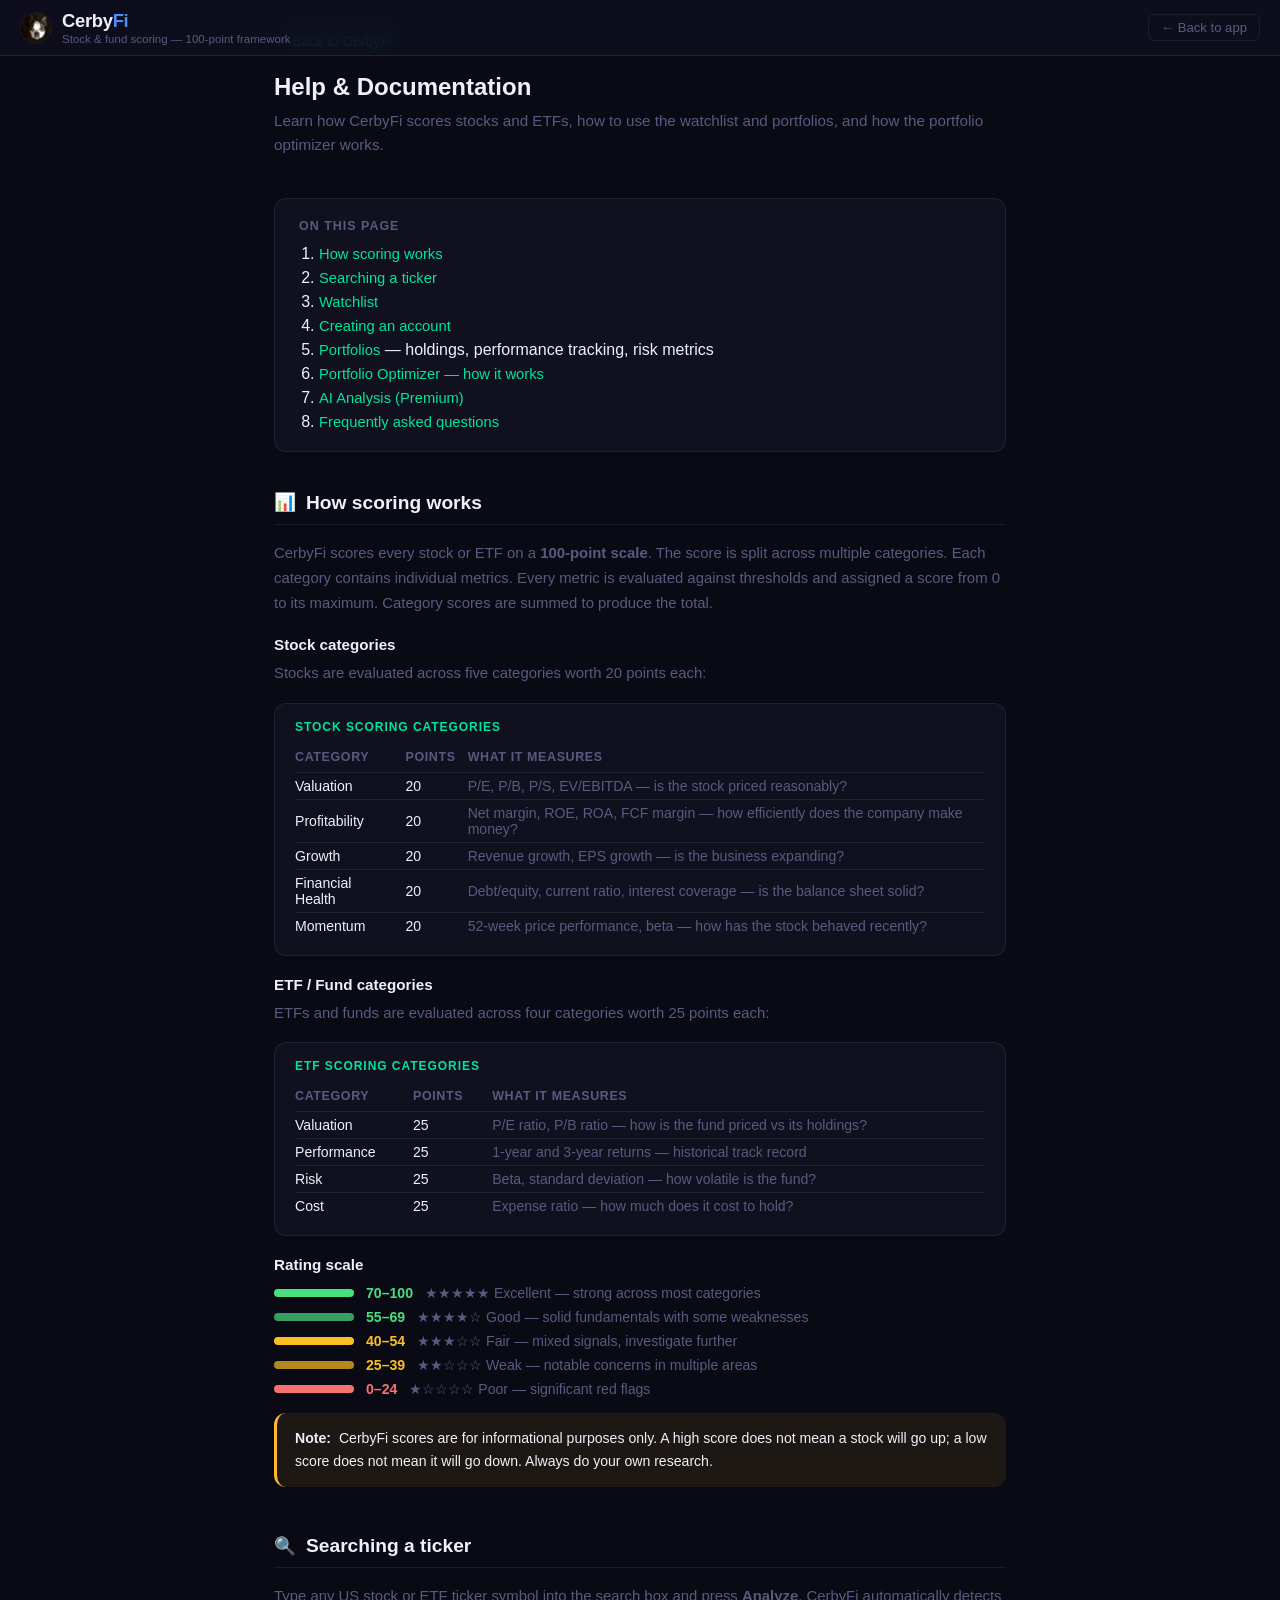
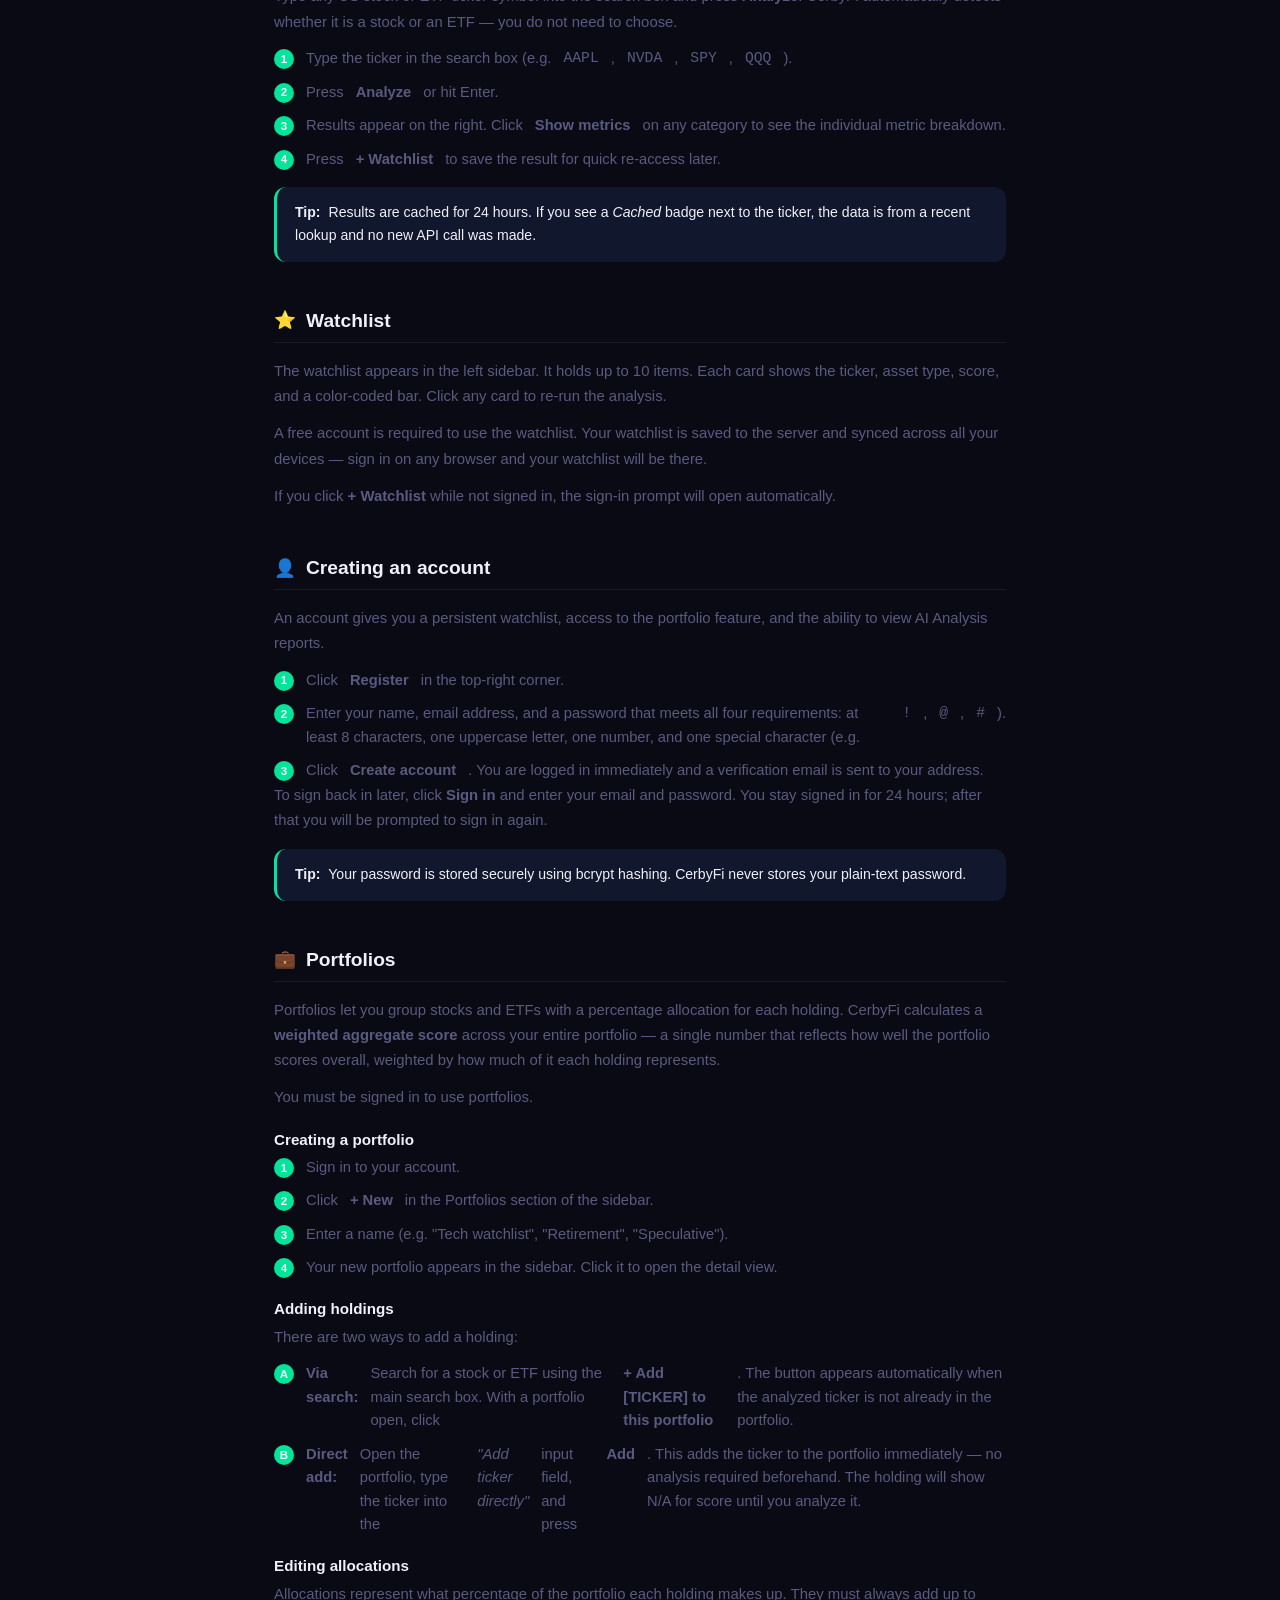
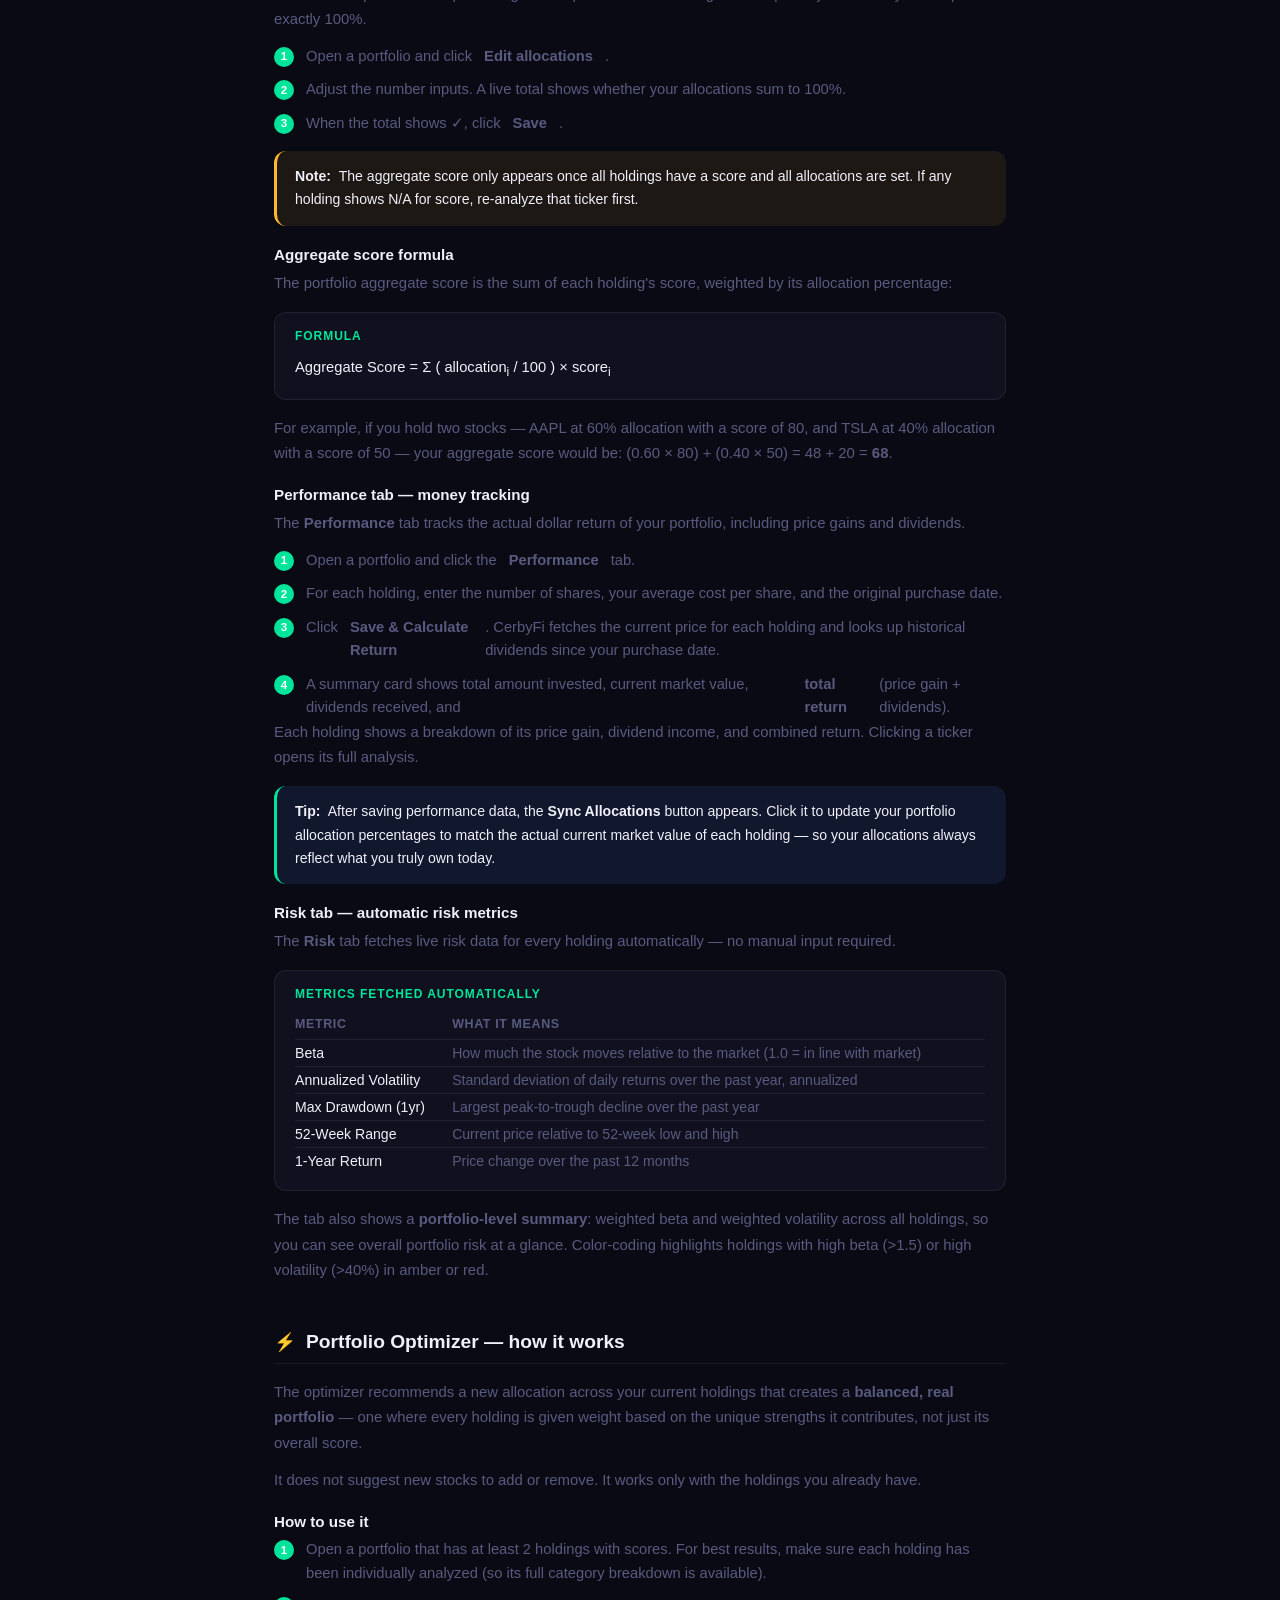
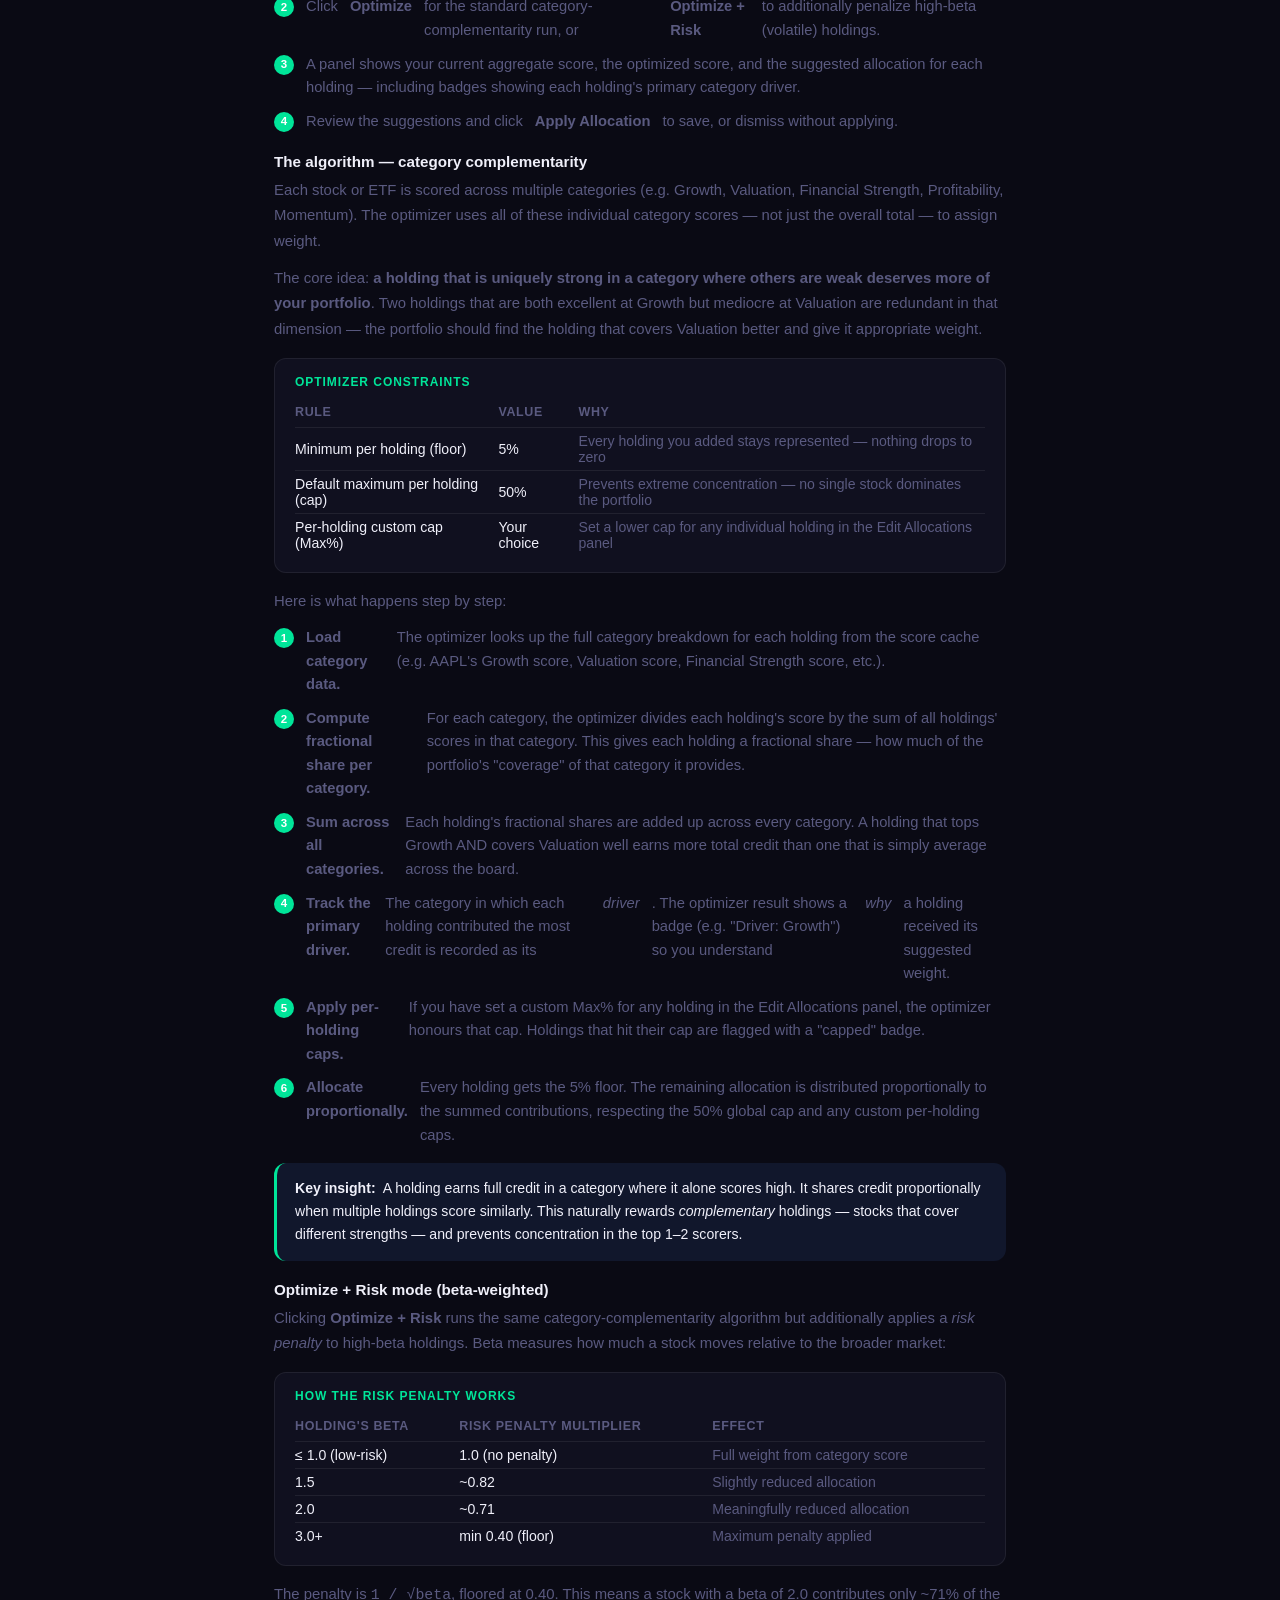
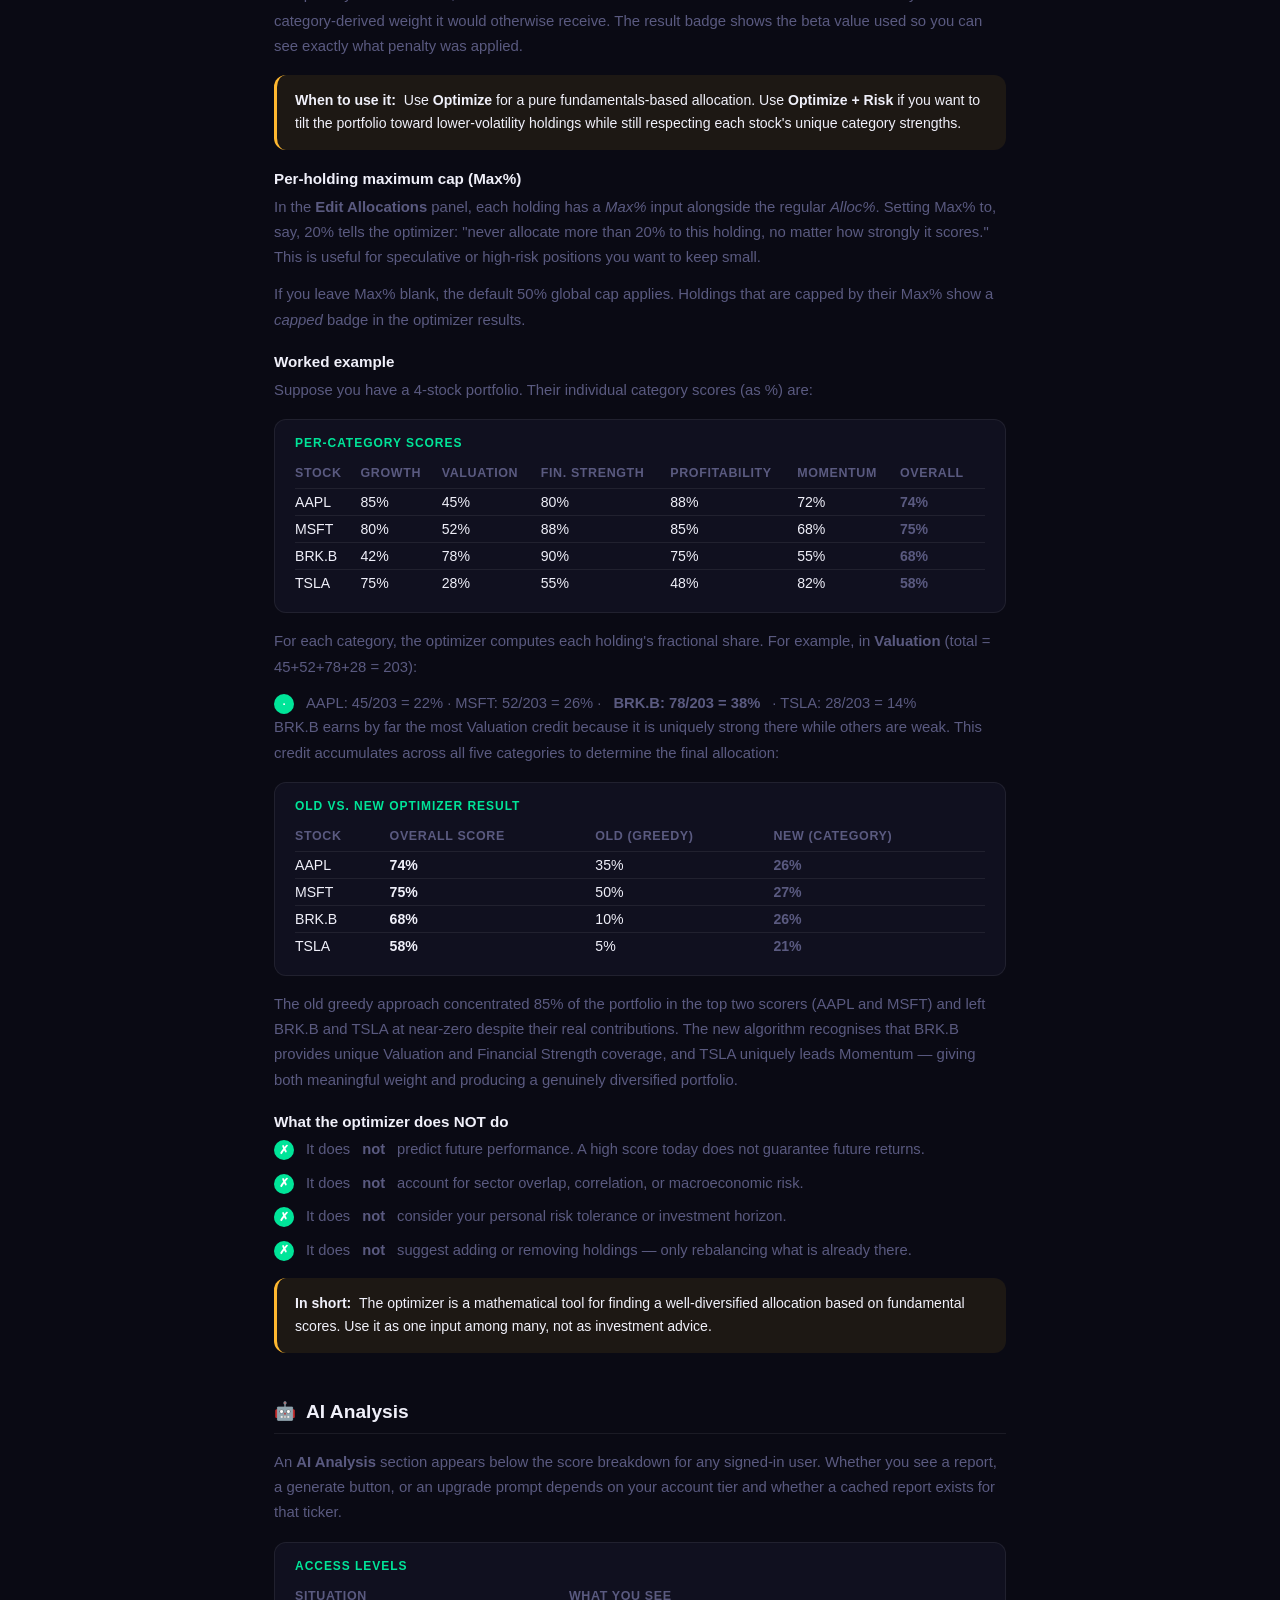
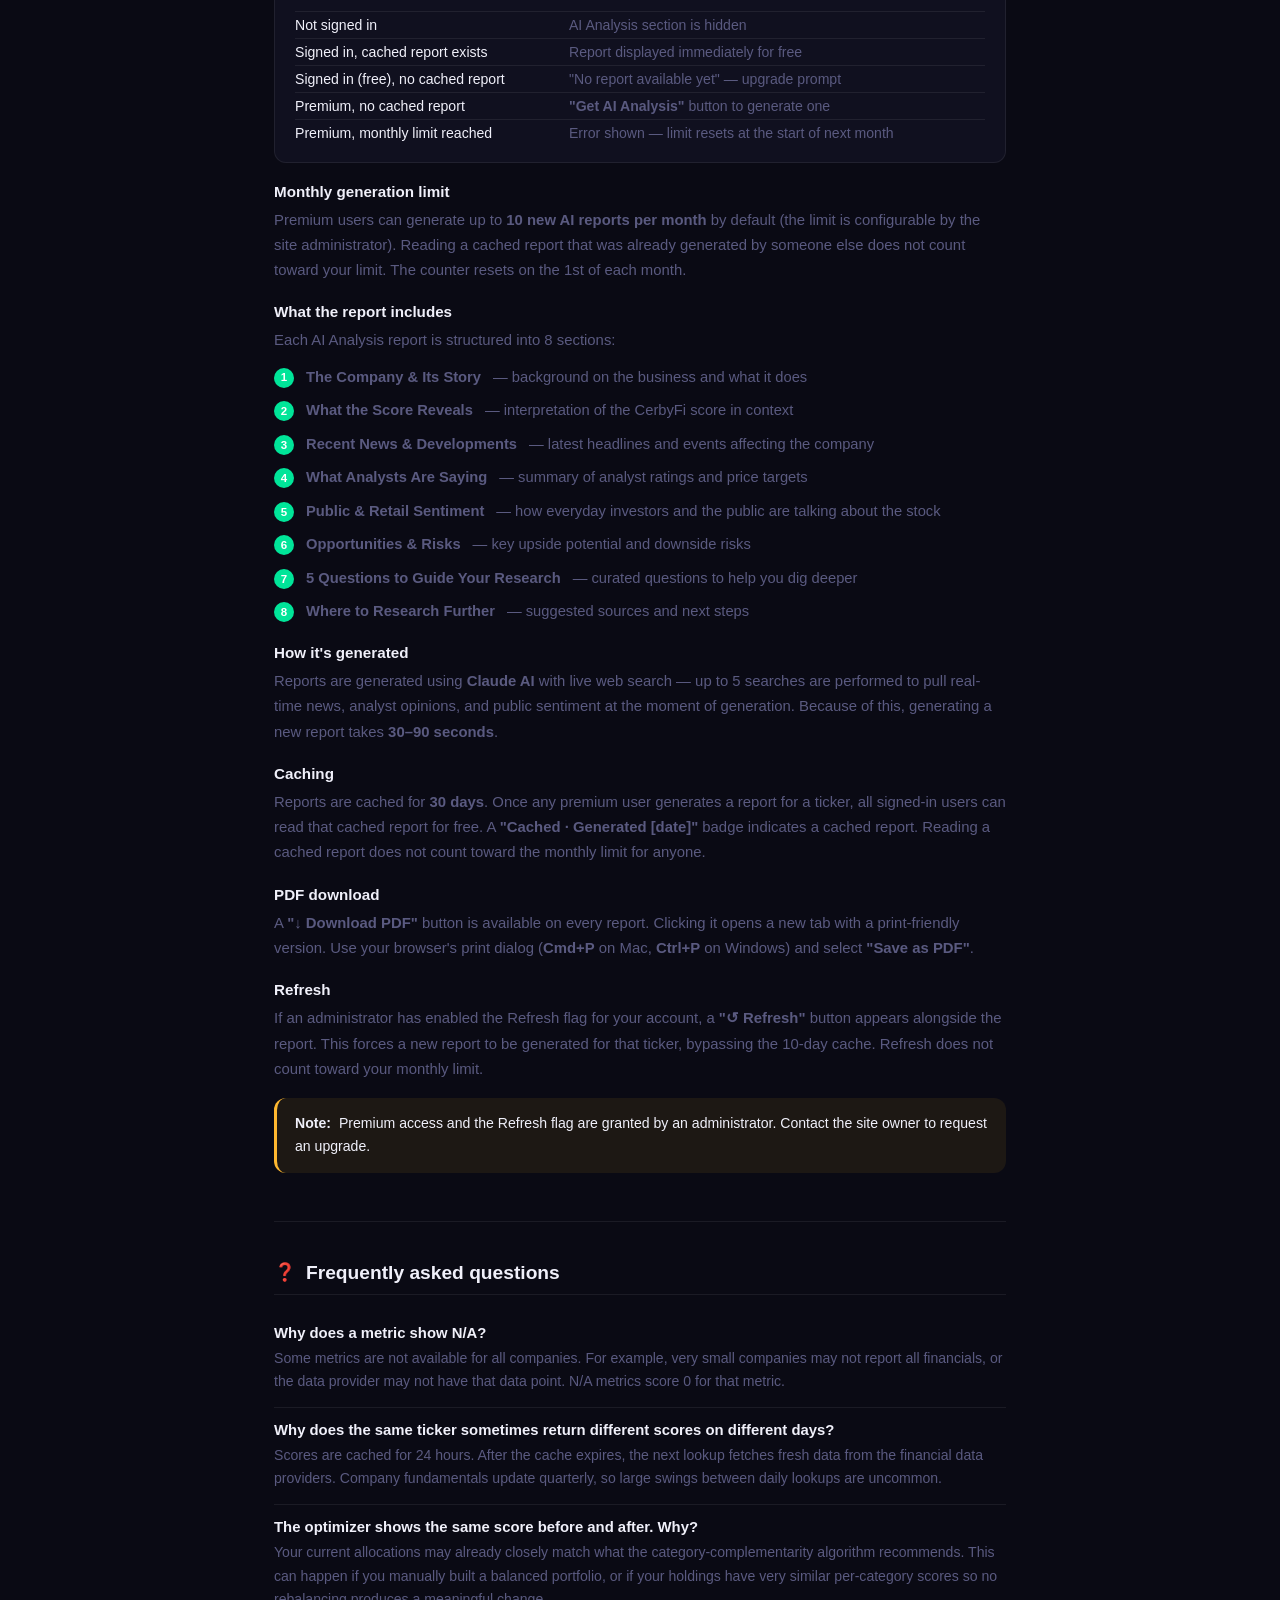
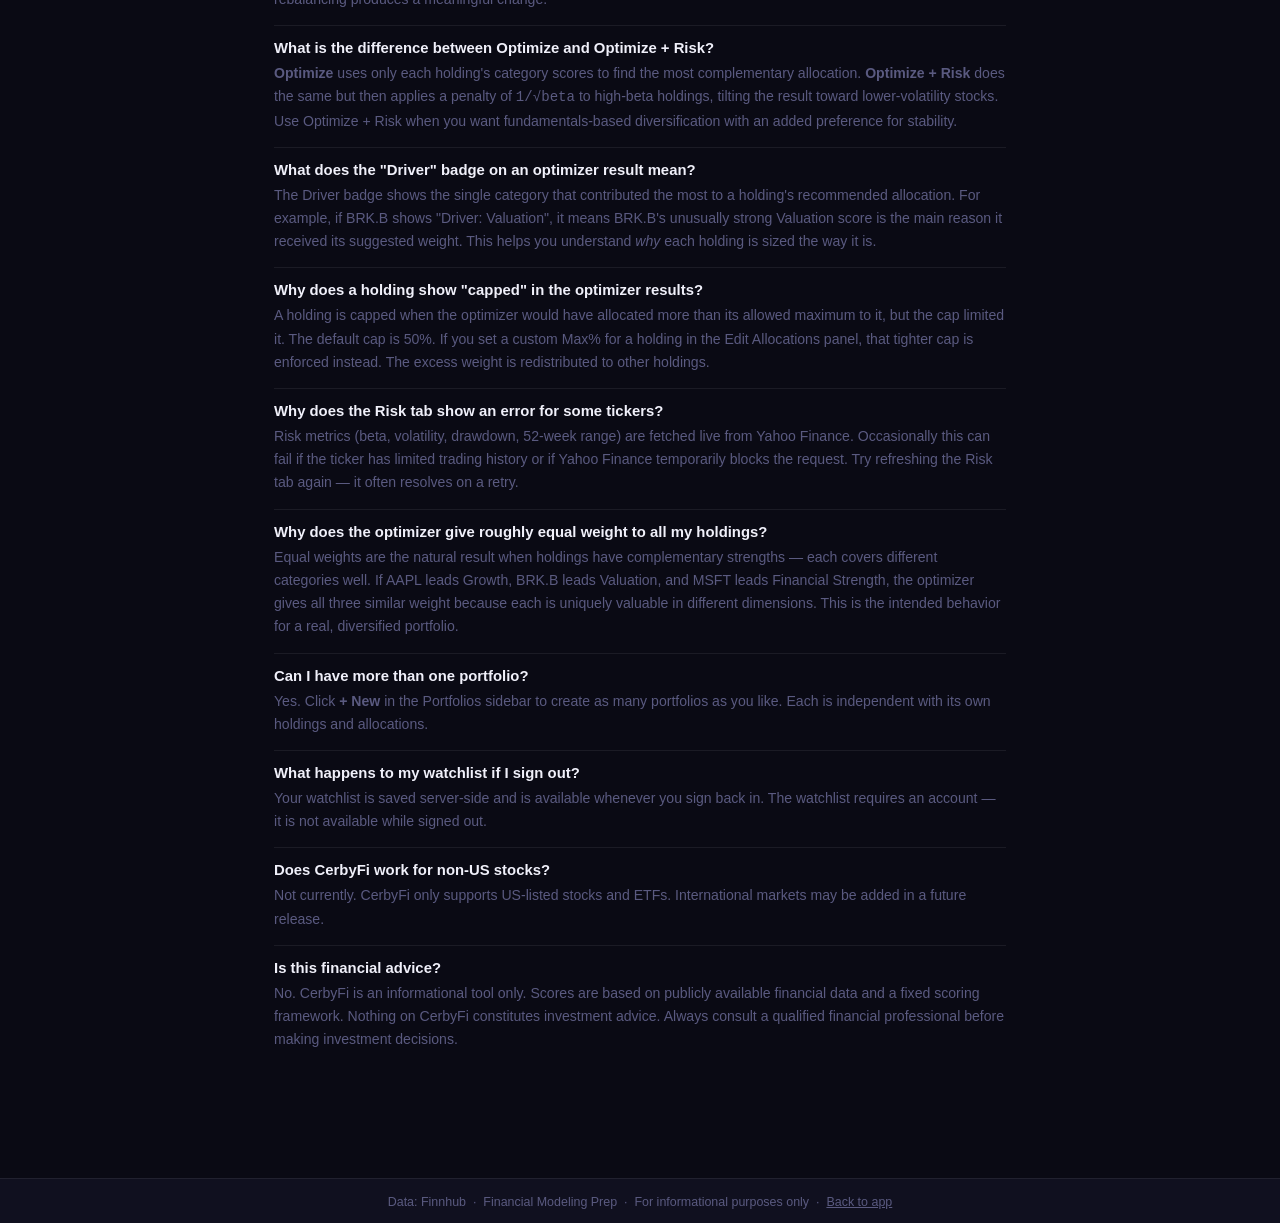
==== commit 6f399468: "Fix sparkline color on up days; extend AI cache to 30 days; update help page - Sparkline now uses ch" ====
--- a/frontend/help.html
+++ b/frontend/help.html
@@ -4,7 +4,7 @@
   <meta charset="UTF-8" />
   <meta name="viewport" content="width=device-width, initial-scale=1.0" />
   <title>Help — CerbyFi</title>
-  <link rel="stylesheet" href="style.css" />
+  <link rel="stylesheet" href="style.css?v=8" />
   <style>
     /* ── Help-page layout ── */
     .help-wrap {
@@ -285,7 +285,7 @@
         <li><a href="#searching">Searching a ticker</a></li>
         <li><a href="#watchlist">Watchlist</a></li>
         <li><a href="#accounts">Creating an account</a></li>
-        <li><a href="#portfolio">Portfolios</a></li>
+        <li><a href="#portfolio">Portfolios</a> — holdings, performance tracking, risk metrics</li>
         <li><a href="#optimize">Portfolio Optimizer — how it works</a></li>
         <li><a href="#ai-analysis">AI Analysis (Premium)</a></li>
         <li><a href="#faq">Frequently asked questions</a></li>
@@ -416,7 +416,7 @@
         <li><span class="step-num">3</span>Click <strong>Create account</strong>. You are logged in immediately and a verification email is sent to your address.</li>
       </ul>
 
-      <p>To sign back in later, click <strong>Sign in</strong> and enter your email and password. You stay signed in for 30 days.</p>
+      <p>To sign back in later, click <strong>Sign in</strong> and enter your email and password. You stay signed in for 24 hours; after that you will be prompted to sign in again.</p>
 
       <div class="callout callout-tip">
         <span class="callout-label">Tip:</span> Your password is stored securely using bcrypt hashing. CerbyFi never stores your plain-text password.
@@ -445,11 +445,10 @@
       <div class="help-subsection">
         <h4>Adding holdings</h4>
       </div>
-      <ul class="steps">
-        <li><span class="step-num">1</span>Search for a stock or ETF using the main search box.</li>
-        <li><span class="step-num">2</span>Open the portfolio detail in the sidebar (click the portfolio name).</li>
-        <li><span class="step-num">3</span>Click <strong>+ Add [TICKER] to this portfolio</strong>. The button appears automatically when you have a portfolio open and the analyzed ticker is not already in it.</li>
-        <li><span class="step-num">4</span>The holding is added with a suggested allocation. Edit allocations to adjust.</li>
+      <p>There are two ways to add a holding:</p>
+      <ul class="steps">
+        <li><span class="step-num">A</span><strong>Via search:</strong> Search for a stock or ETF using the main search box. With a portfolio open, click <strong>+ Add [TICKER] to this portfolio</strong>. The button appears automatically when the analyzed ticker is not already in the portfolio.</li>
+        <li><span class="step-num">B</span><strong>Direct add:</strong> Open the portfolio, type the ticker into the <em>"Add ticker directly"</em> input field, and press <strong>Add</strong>. This adds the ticker to the portfolio immediately — no analysis required beforehand. The holding will show N/A for score until you analyze it.</li>
       </ul>
 
       <div class="help-subsection">
@@ -477,6 +476,44 @@
       </div>
 
       <p>For example, if you hold two stocks — AAPL at 60% allocation with a score of 80, and TSLA at 40% allocation with a score of 50 — your aggregate score would be: (0.60 × 80) + (0.40 × 50) = 48 + 20 = <strong>68</strong>.</p>
+
+      <div class="help-subsection">
+        <h4>Performance tab — money tracking</h4>
+      </div>
+      <p>The <strong>Performance</strong> tab tracks the actual dollar return of your portfolio, including price gains and dividends.</p>
+      <ul class="steps">
+        <li><span class="step-num">1</span>Open a portfolio and click the <strong>Performance</strong> tab.</li>
+        <li><span class="step-num">2</span>For each holding, enter the number of shares, your average cost per share, and the original purchase date.</li>
+        <li><span class="step-num">3</span>Click <strong>Save &amp; Calculate Return</strong>. CerbyFi fetches the current price for each holding and looks up historical dividends since your purchase date.</li>
+        <li><span class="step-num">4</span>A summary card shows total amount invested, current market value, dividends received, and <strong>total return</strong> (price gain + dividends).</li>
+      </ul>
+
+      <p>Each holding shows a breakdown of its price gain, dividend income, and combined return. Clicking a ticker opens its full analysis.</p>
+
+      <div class="callout callout-tip">
+        <span class="callout-label">Tip:</span> After saving performance data, the <strong>Sync Allocations</strong> button appears. Click it to update your portfolio allocation percentages to match the actual current market value of each holding — so your allocations always reflect what you truly own today.
+      </div>
+
+      <div class="help-subsection">
+        <h4>Risk tab — automatic risk metrics</h4>
+      </div>
+      <p>The <strong>Risk</strong> tab fetches live risk data for every holding automatically — no manual input required.</p>
+
+      <div class="example-box">
+        <div class="example-box-title">Metrics fetched automatically</div>
+        <table class="example-table">
+          <thead><tr><th>Metric</th><th>What it means</th></tr></thead>
+          <tbody>
+            <tr><td>Beta</td><td>How much the stock moves relative to the market (1.0 = in line with market)</td></tr>
+            <tr><td>Annualized Volatility</td><td>Standard deviation of daily returns over the past year, annualized</td></tr>
+            <tr><td>Max Drawdown (1yr)</td><td>Largest peak-to-trough decline over the past year</td></tr>
+            <tr><td>52-Week Range</td><td>Current price relative to 52-week low and high</td></tr>
+            <tr><td>1-Year Return</td><td>Price change over the past 12 months</td></tr>
+          </tbody>
+        </table>
+      </div>
+
+      <p>The tab also shows a <strong>portfolio-level summary</strong>: weighted beta and weighted volatility across all holdings, so you can see overall portfolio risk at a glance. Color-coding highlights holdings with high beta (&gt;1.5) or high volatility (&gt;40%) in amber or red.</p>
     </section>
 
 
@@ -493,9 +530,9 @@
       </div>
       <ul class="steps">
         <li><span class="step-num">1</span>Open a portfolio that has at least 2 holdings with scores. For best results, make sure each holding has been individually analyzed (so its full category breakdown is available).</li>
-        <li><span class="step-num">2</span>Click the <strong>Optimize</strong> button.</li>
-        <li><span class="step-num">3</span>A panel shows your current aggregate score, the optimized score, and the suggested allocation for each holding.</li>
-        <li><span class="step-num">4</span>Review the suggestions and click <strong>Apply Allocation</strong> to save, or click <strong>Optimize</strong> again to dismiss without applying.</li>
+        <li><span class="step-num">2</span>Click <strong>Optimize</strong> for the standard category-complementarity run, or <strong>Optimize + Risk</strong> to additionally penalize high-beta (volatile) holdings.</li>
+        <li><span class="step-num">3</span>A panel shows your current aggregate score, the optimized score, and the suggested allocation for each holding — including badges showing each holding's primary category driver.</li>
+        <li><span class="step-num">4</span>Review the suggestions and click <strong>Apply Allocation</strong> to save, or dismiss without applying.</li>
       </ul>
 
       <div class="help-subsection">
@@ -512,7 +549,8 @@
           <thead><tr><th>Rule</th><th>Value</th><th>Why</th></tr></thead>
           <tbody>
             <tr><td>Minimum per holding (floor)</td><td>5%</td><td>Every holding you added stays represented — nothing drops to zero</td></tr>
-            <tr><td>Maximum per holding (cap)</td><td>50%</td><td>Prevents extreme concentration — no single stock dominates the portfolio</td></tr>
+            <tr><td>Default maximum per holding (cap)</td><td>50%</td><td>Prevents extreme concentration — no single stock dominates the portfolio</td></tr>
+            <tr><td>Per-holding custom cap (Max%)</td><td>Your choice</td><td>Set a lower cap for any individual holding in the Edit Allocations panel</td></tr>
           </tbody>
         </table>
       </div>
@@ -523,12 +561,47 @@
         <li><span class="step-num">1</span><strong>Load category data.</strong> The optimizer looks up the full category breakdown for each holding from the score cache (e.g. AAPL's Growth score, Valuation score, Financial Strength score, etc.).</li>
         <li><span class="step-num">2</span><strong>Compute fractional share per category.</strong> For each category, the optimizer divides each holding's score by the sum of all holdings' scores in that category. This gives each holding a fractional share — how much of the portfolio's "coverage" of that category it provides.</li>
         <li><span class="step-num">3</span><strong>Sum across all categories.</strong> Each holding's fractional shares are added up across every category. A holding that tops Growth AND covers Valuation well earns more total credit than one that is simply average across the board.</li>
-        <li><span class="step-num">4</span><strong>Allocate proportionally.</strong> Every holding gets the 5% floor. The remaining 80%+ is distributed proportionally to the summed contributions, capped at 50% per holding.</li>
+        <li><span class="step-num">4</span><strong>Track the primary driver.</strong> The category in which each holding contributed the most credit is recorded as its <em>driver</em>. The optimizer result shows a badge (e.g. "Driver: Growth") so you understand <em>why</em> a holding received its suggested weight.</li>
+        <li><span class="step-num">5</span><strong>Apply per-holding caps.</strong> If you have set a custom Max% for any holding in the Edit Allocations panel, the optimizer honours that cap. Holdings that hit their cap are flagged with a "capped" badge.</li>
+        <li><span class="step-num">6</span><strong>Allocate proportionally.</strong> Every holding gets the 5% floor. The remaining allocation is distributed proportionally to the summed contributions, respecting the 50% global cap and any custom per-holding caps.</li>
       </ul>
 
       <div class="callout callout-tip">
         <span class="callout-label">Key insight:</span> A holding earns full credit in a category where it alone scores high. It shares credit proportionally when multiple holdings score similarly. This naturally rewards <em>complementary</em> holdings — stocks that cover different strengths — and prevents concentration in the top 1–2 scorers.
       </div>
+
+      <div class="help-subsection">
+        <h4>Optimize + Risk mode (beta-weighted)</h4>
+      </div>
+
+      <p>Clicking <strong>Optimize + Risk</strong> runs the same category-complementarity algorithm but additionally applies a <em>risk penalty</em> to high-beta holdings. Beta measures how much a stock moves relative to the broader market:</p>
+
+      <div class="example-box">
+        <div class="example-box-title">How the risk penalty works</div>
+        <table class="example-table">
+          <thead><tr><th>Holding's beta</th><th>Risk penalty multiplier</th><th>Effect</th></tr></thead>
+          <tbody>
+            <tr><td>≤ 1.0 (low-risk)</td><td>1.0 (no penalty)</td><td>Full weight from category score</td></tr>
+            <tr><td>1.5</td><td>~0.82</td><td>Slightly reduced allocation</td></tr>
+            <tr><td>2.0</td><td>~0.71</td><td>Meaningfully reduced allocation</td></tr>
+            <tr><td>3.0+</td><td>min 0.40 (floor)</td><td>Maximum penalty applied</td></tr>
+          </tbody>
+        </table>
+      </div>
+
+      <p>The penalty is <code>1 / √beta</code>, floored at 0.40. This means a stock with a beta of 2.0 contributes only ~71% of the category-derived weight it would otherwise receive. The result badge shows the beta value used so you can see exactly what penalty was applied.</p>
+
+      <div class="callout callout-note">
+        <span class="callout-label">When to use it:</span> Use <strong>Optimize</strong> for a pure fundamentals-based allocation. Use <strong>Optimize + Risk</strong> if you want to tilt the portfolio toward lower-volatility holdings while still respecting each stock's unique category strengths.
+      </div>
+
+      <div class="help-subsection">
+        <h4>Per-holding maximum cap (Max%)</h4>
+      </div>
+
+      <p>In the <strong>Edit Allocations</strong> panel, each holding has a <em>Max%</em> input alongside the regular <em>Alloc%</em>. Setting Max% to, say, 20% tells the optimizer: "never allocate more than 20% to this holding, no matter how strongly it scores." This is useful for speculative or high-risk positions you want to keep small.</p>
+
+      <p>If you leave Max% blank, the default 50% global cap applies. Holdings that are capped by their Max% show a <em>capped</em> badge in the optimizer results.</p>
 
       <div class="help-subsection">
         <h4>Worked example</h4>
@@ -633,7 +706,7 @@
       <div class="help-subsection">
         <h4>Caching</h4>
       </div>
-      <p>Reports are cached for <strong>10 days</strong>. Once any premium user generates a report for a ticker, all signed-in users can read that cached report for free. A <strong>"Cached · Generated [date]"</strong> badge indicates a cached report. Generating a cached report does not count toward the monthly limit for anyone reading it.</p>
+      <p>Reports are cached for <strong>30 days</strong>. Once any premium user generates a report for a ticker, all signed-in users can read that cached report for free. A <strong>"Cached · Generated [date]"</strong> badge indicates a cached report. Reading a cached report does not count toward the monthly limit for anyone.</p>
 
       <div class="help-subsection">
         <h4>PDF download</h4>
@@ -672,6 +745,26 @@
       </div>
 
       <div class="faq-item">
+        <div class="faq-q">What is the difference between Optimize and Optimize + Risk?</div>
+        <div class="faq-a"><strong>Optimize</strong> uses only each holding's category scores to find the most complementary allocation. <strong>Optimize + Risk</strong> does the same but then applies a penalty of <code>1/√beta</code> to high-beta holdings, tilting the result toward lower-volatility stocks. Use Optimize + Risk when you want fundamentals-based diversification with an added preference for stability.</div>
+      </div>
+
+      <div class="faq-item">
+        <div class="faq-q">What does the "Driver" badge on an optimizer result mean?</div>
+        <div class="faq-a">The Driver badge shows the single category that contributed the most to a holding's recommended allocation. For example, if BRK.B shows "Driver: Valuation", it means BRK.B's unusually strong Valuation score is the main reason it received its suggested weight. This helps you understand <em>why</em> each holding is sized the way it is.</div>
+      </div>
+
+      <div class="faq-item">
+        <div class="faq-q">Why does a holding show "capped" in the optimizer results?</div>
+        <div class="faq-a">A holding is capped when the optimizer would have allocated more than its allowed maximum to it, but the cap limited it. The default cap is 50%. If you set a custom Max% for a holding in the Edit Allocations panel, that tighter cap is enforced instead. The excess weight is redistributed to other holdings.</div>
+      </div>
+
+      <div class="faq-item">
+        <div class="faq-q">Why does the Risk tab show an error for some tickers?</div>
+        <div class="faq-a">Risk metrics (beta, volatility, drawdown, 52-week range) are fetched live from Yahoo Finance. Occasionally this can fail if the ticker has limited trading history or if Yahoo Finance temporarily blocks the request. Try refreshing the Risk tab again — it often resolves on a retry.</div>
+      </div>
+
+      <div class="faq-item">
         <div class="faq-q">Why does the optimizer give roughly equal weight to all my holdings?</div>
         <div class="faq-a">Equal weights are the natural result when holdings have complementary strengths — each covers different categories well. If AAPL leads Growth, BRK.B leads Valuation, and MSFT leads Financial Strength, the optimizer gives all three similar weight because each is uniquely valuable in different dimensions. This is the intended behavior for a real, diversified portfolio.</div>
       </div>
--- a/frontend/style.css
+++ b/frontend/style.css
@@ -471,11 +471,12 @@
 .category-header {
   display: flex;
   justify-content: space-between;
-  align-items: center;
+  align-items: flex-start;
   padding: 6px 16px 10px;
-}
-.category-label { font-weight: 600; font-size: 0.85rem; }
-.category-score { font-size: 0.8rem; color: var(--muted); }
+  gap: 8px;
+}
+.category-label { font-weight: 600; font-size: 0.85rem; flex: 1; min-width: 0; }
+.category-score { font-size: 0.8rem; color: var(--muted); flex-shrink: 0; white-space: nowrap; }
 
 .cat-bar-wrap { padding: 0 16px 12px; }
 
@@ -497,22 +498,48 @@
 }
 details.metrics-detail[open] summary::before { transform: rotate(90deg); }
 
-.metrics-table {
-  width: 100%;
-  border-collapse: collapse;
+.metrics-list {
+  padding: 4px 12px 12px;
+  display: flex;
+  flex-direction: column;
+  gap: 2px;
+}
+
+.metric-row {
+  display: flex;
+  align-items: flex-start;
+  justify-content: space-between;
+  gap: 8px;
+  padding: 4px 0;
   font-size: 0.78rem;
-  padding: 0 16px 12px;
-  display: table;
-}
-.metrics-table td { padding: 5px 16px; color: var(--muted); vertical-align: middle; }
-.metrics-table td:first-child { color: var(--text); }
-.metrics-table td:last-child { text-align: right; white-space: nowrap; }
+}
+
+.metric-label {
+  color: var(--text);
+  flex: 1;
+  line-height: 1.4;
+}
+
+.metric-right {
+  flex-shrink: 0;
+  display: flex;
+  flex-direction: row;
+  align-items: center;
+  gap: 5px;
+}
+
+.metric-value {
+  color: var(--muted);
+  white-space: nowrap;
+}
+
 .mini-score {
   font-size: 0.72rem;
   font-weight: 600;
-  padding: 1px 6px;
+  padding: 1px 5px;
   border-radius: 4px;
   background: var(--surface2);
+  white-space: nowrap;
 }
 
 /* ── AI Analysis card ── */
